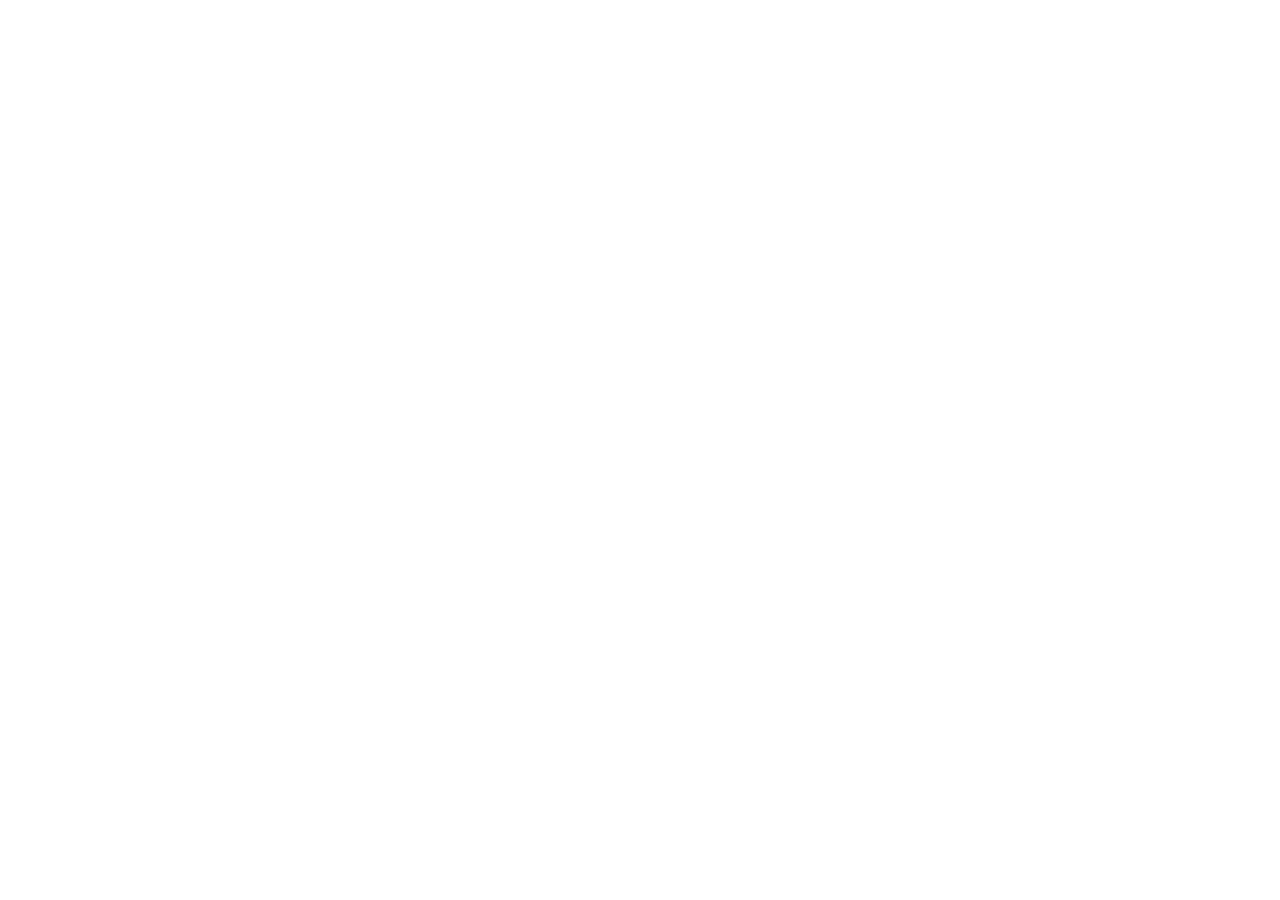
==== index.html @ 3eb3c688 "Initial clean commit" ====
<!doctype html>
<html lang="en">
  <head>
    <meta charset="UTF-8" />
    <meta name="viewport" content="width=device-width, initial-scale=1.0" />
    <title>Животинки - Детска Игра</title>
  </head>
  <body>
    <div id="root"></div>
    <script type="module" src="/src/main.tsx"></script>
  </body>
</html>
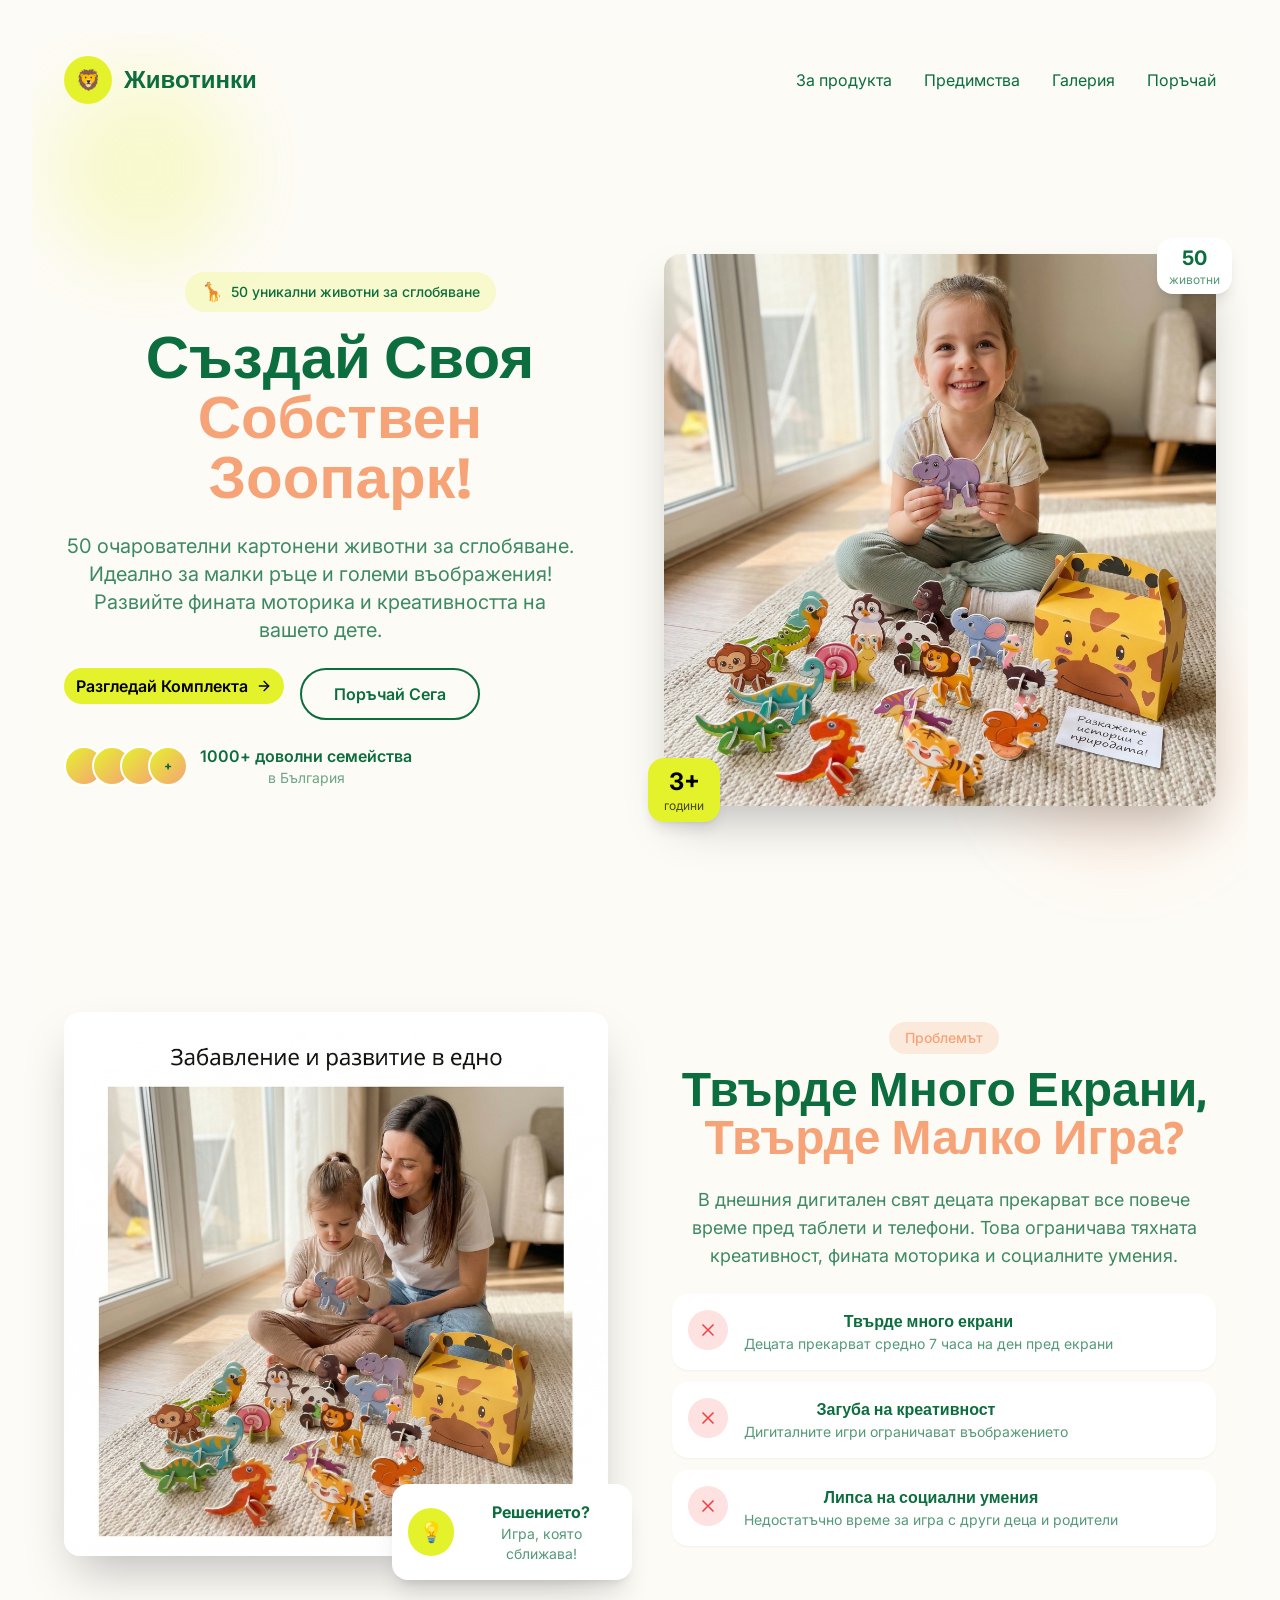
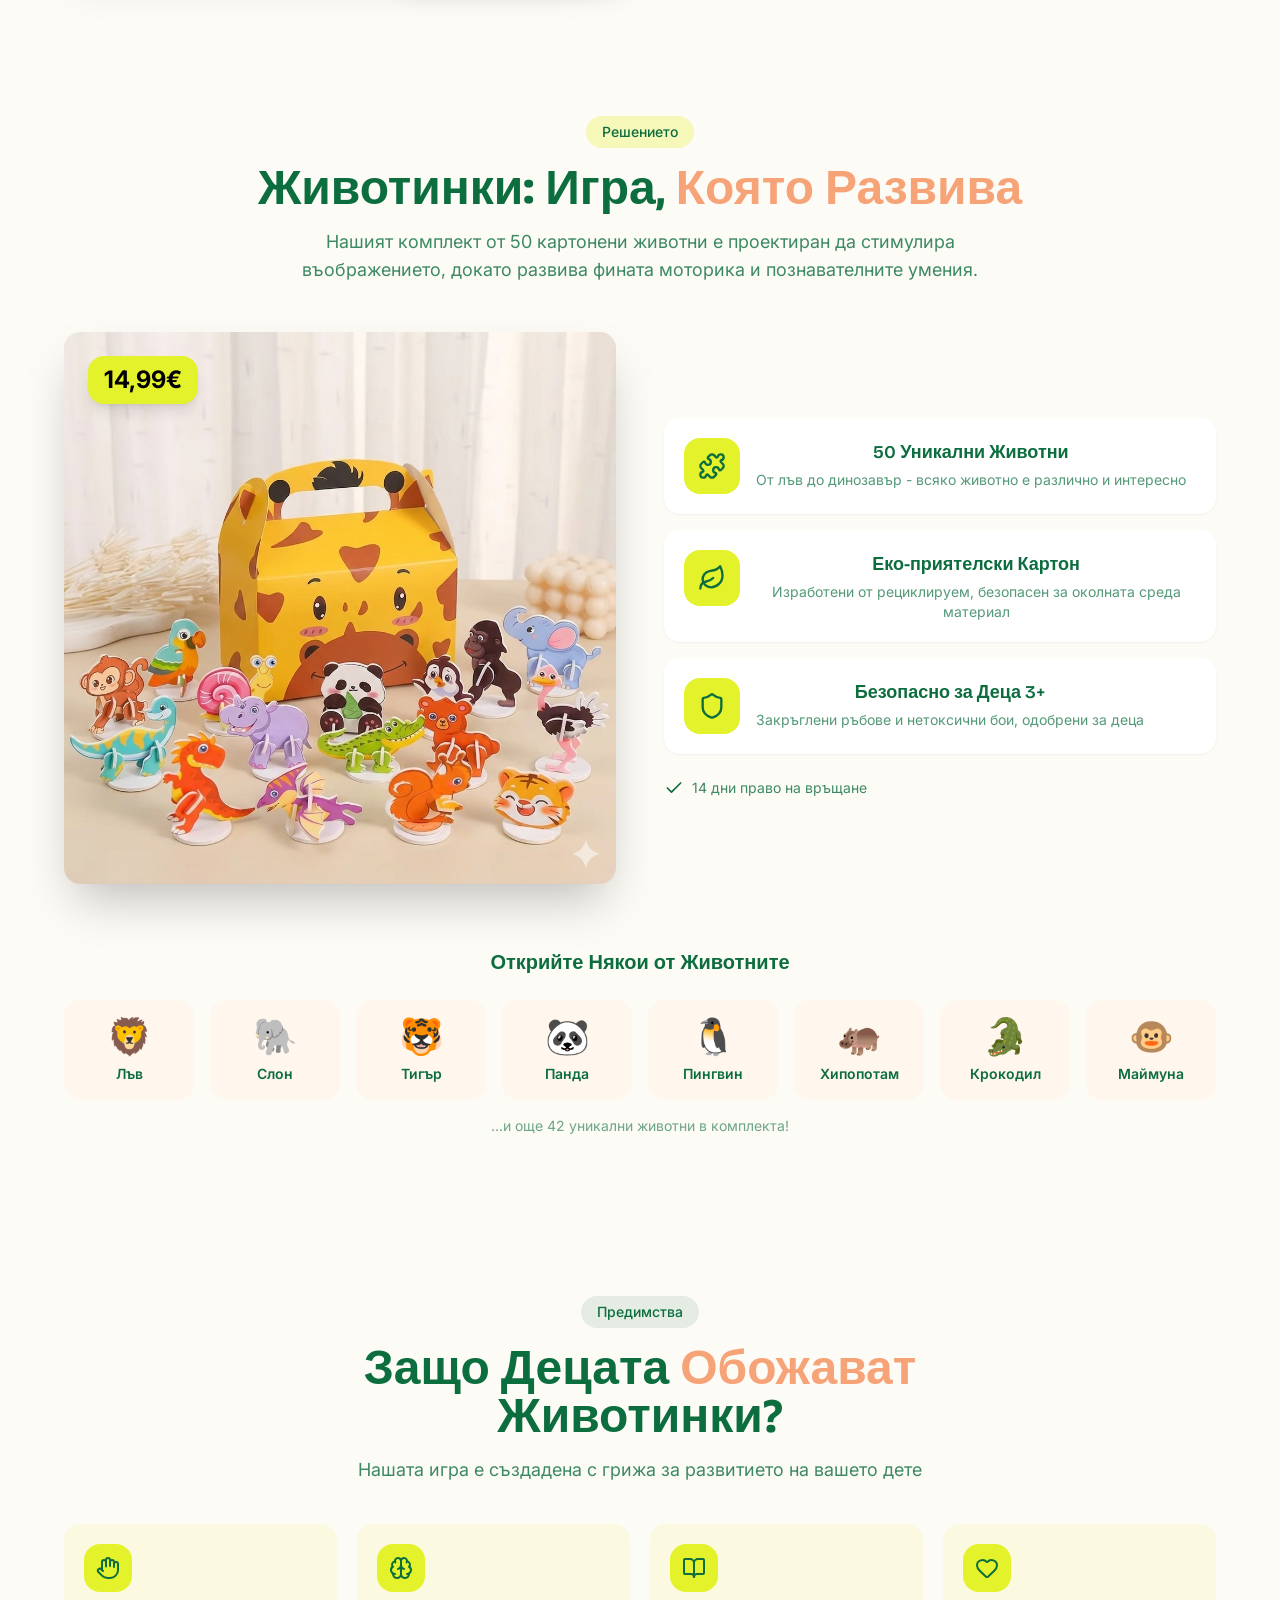
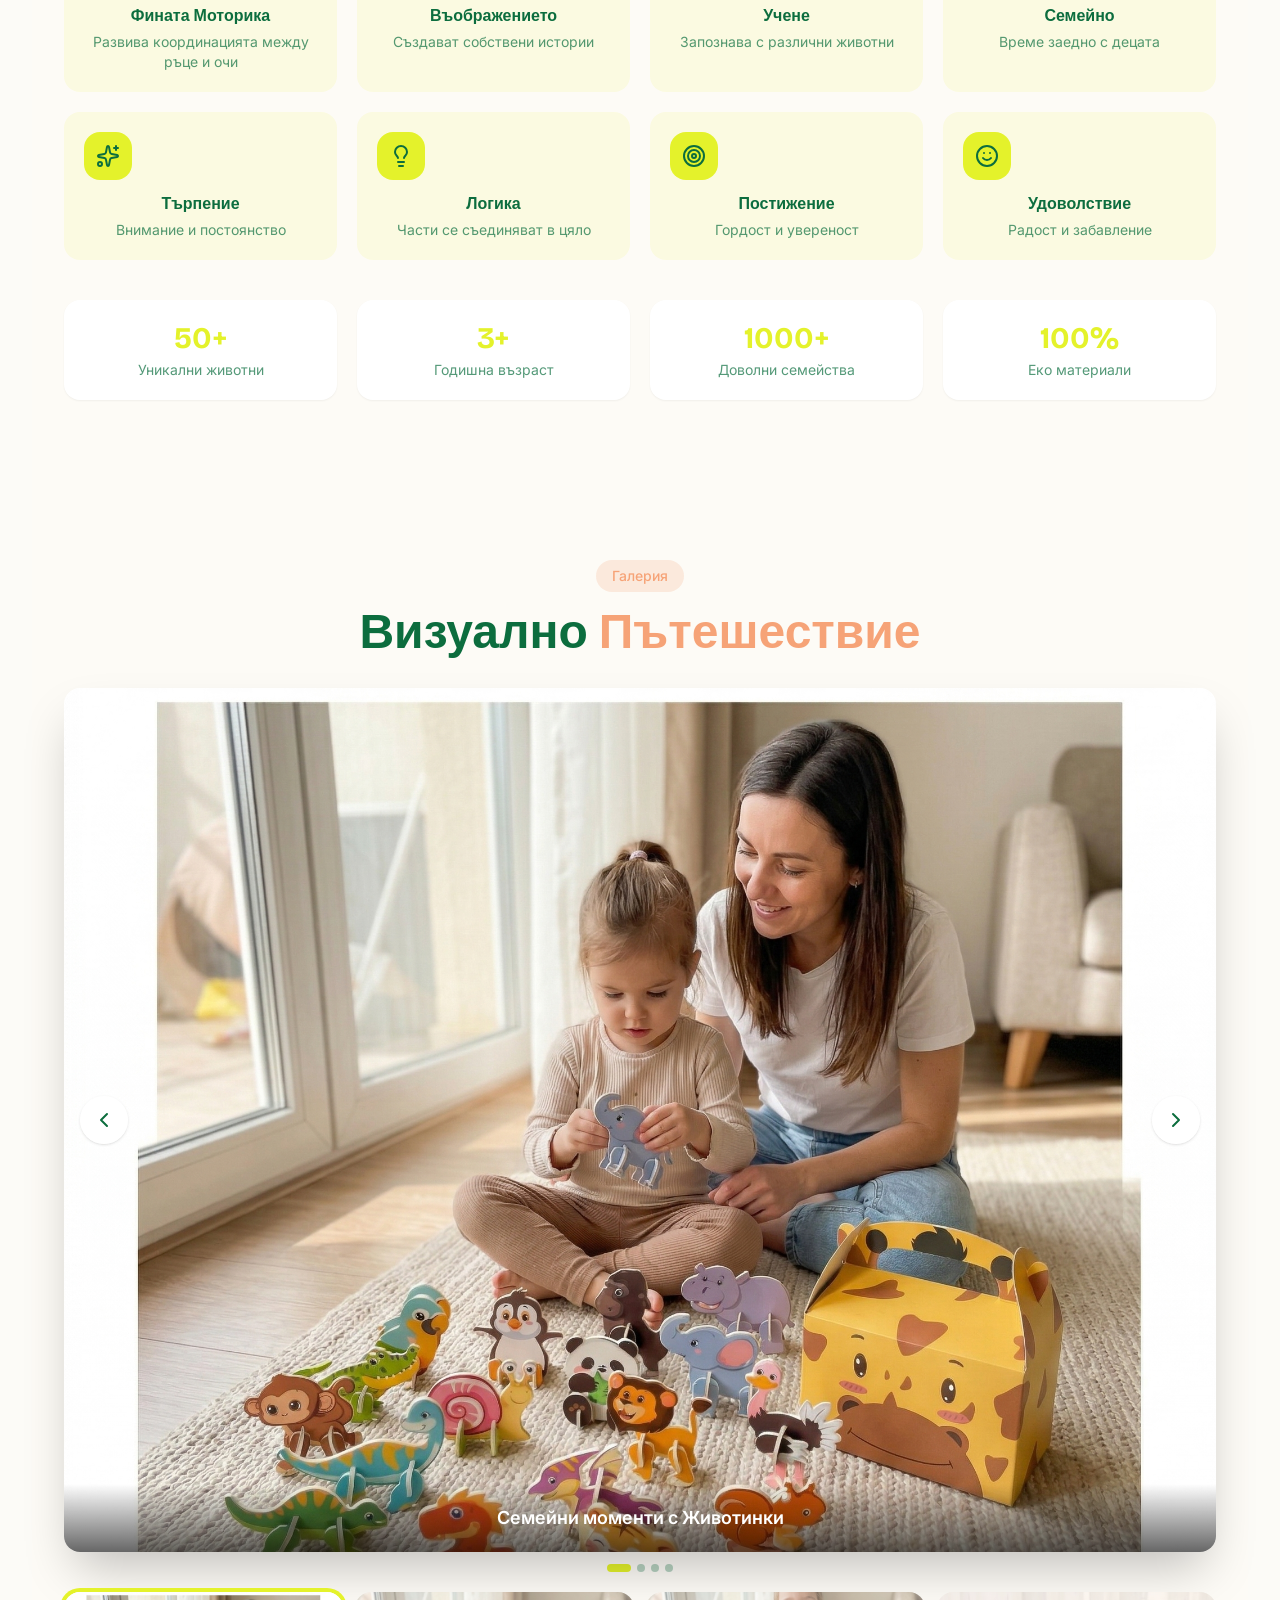
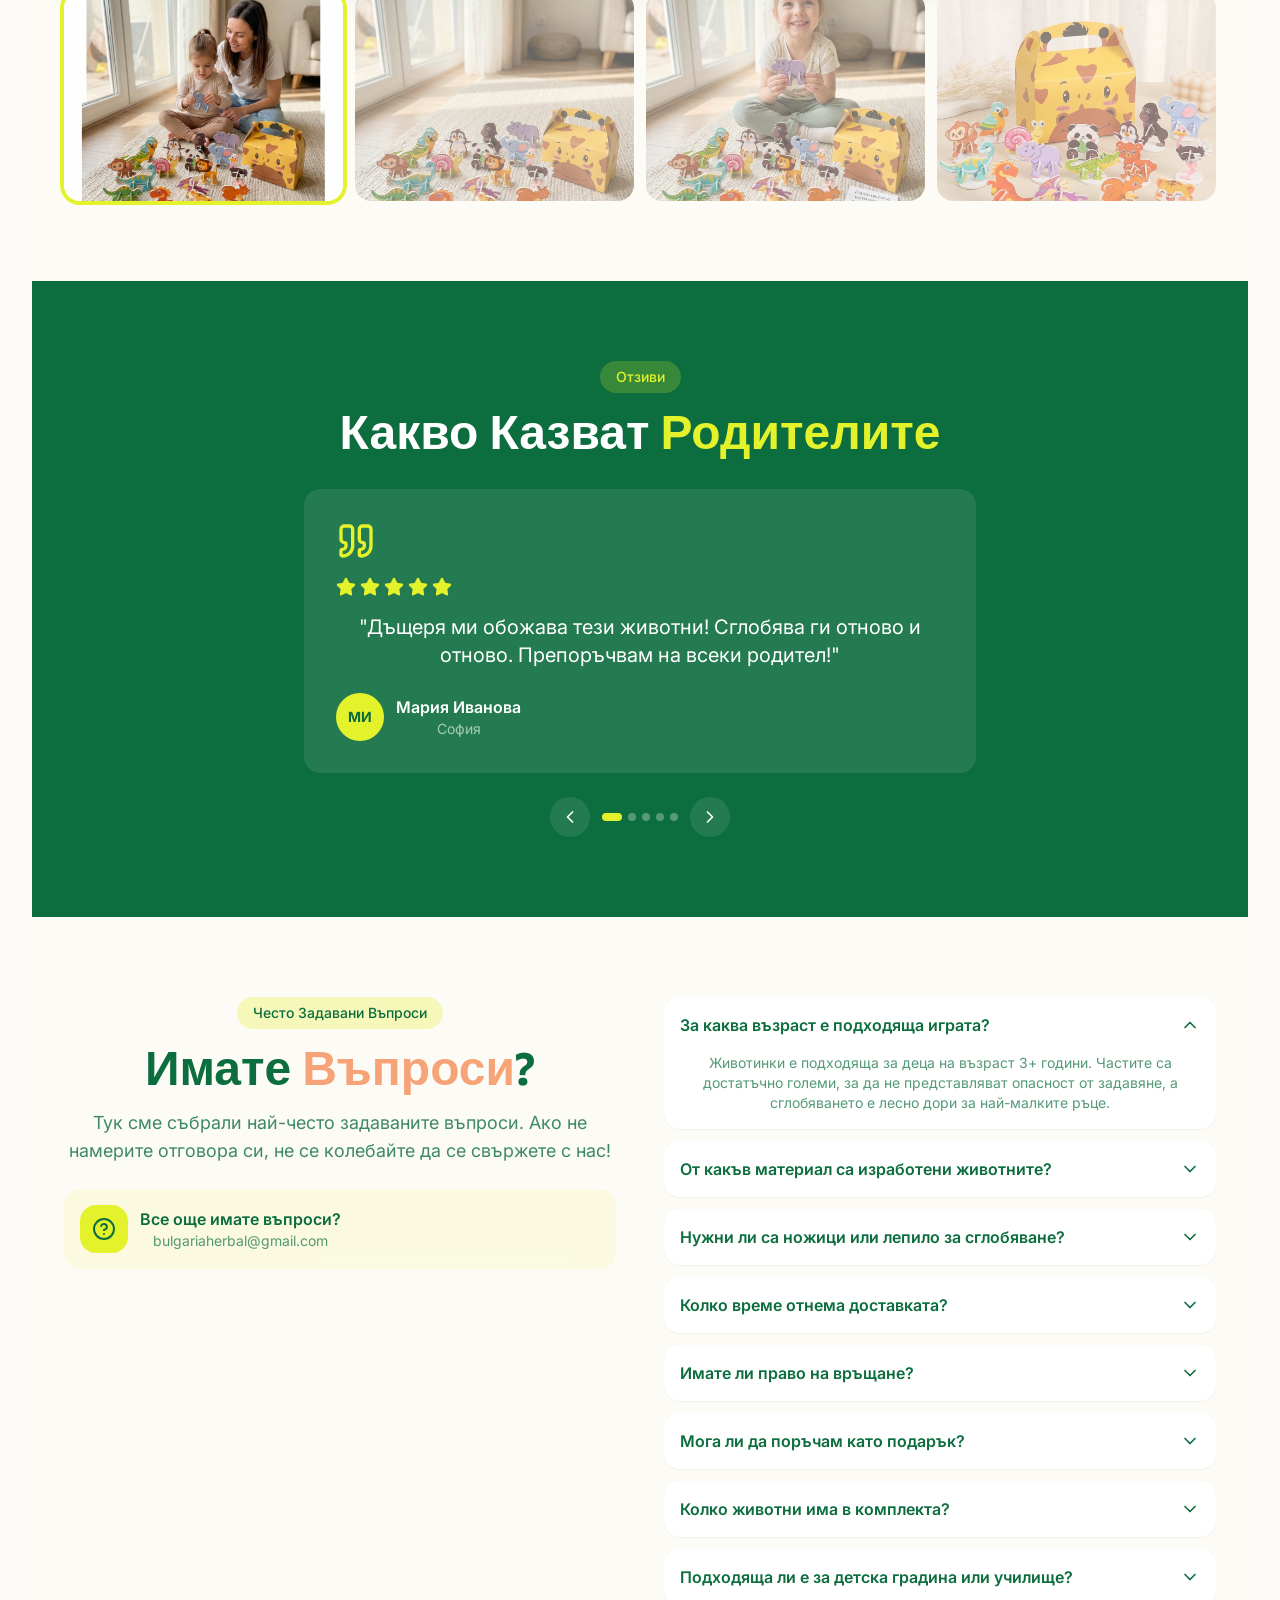
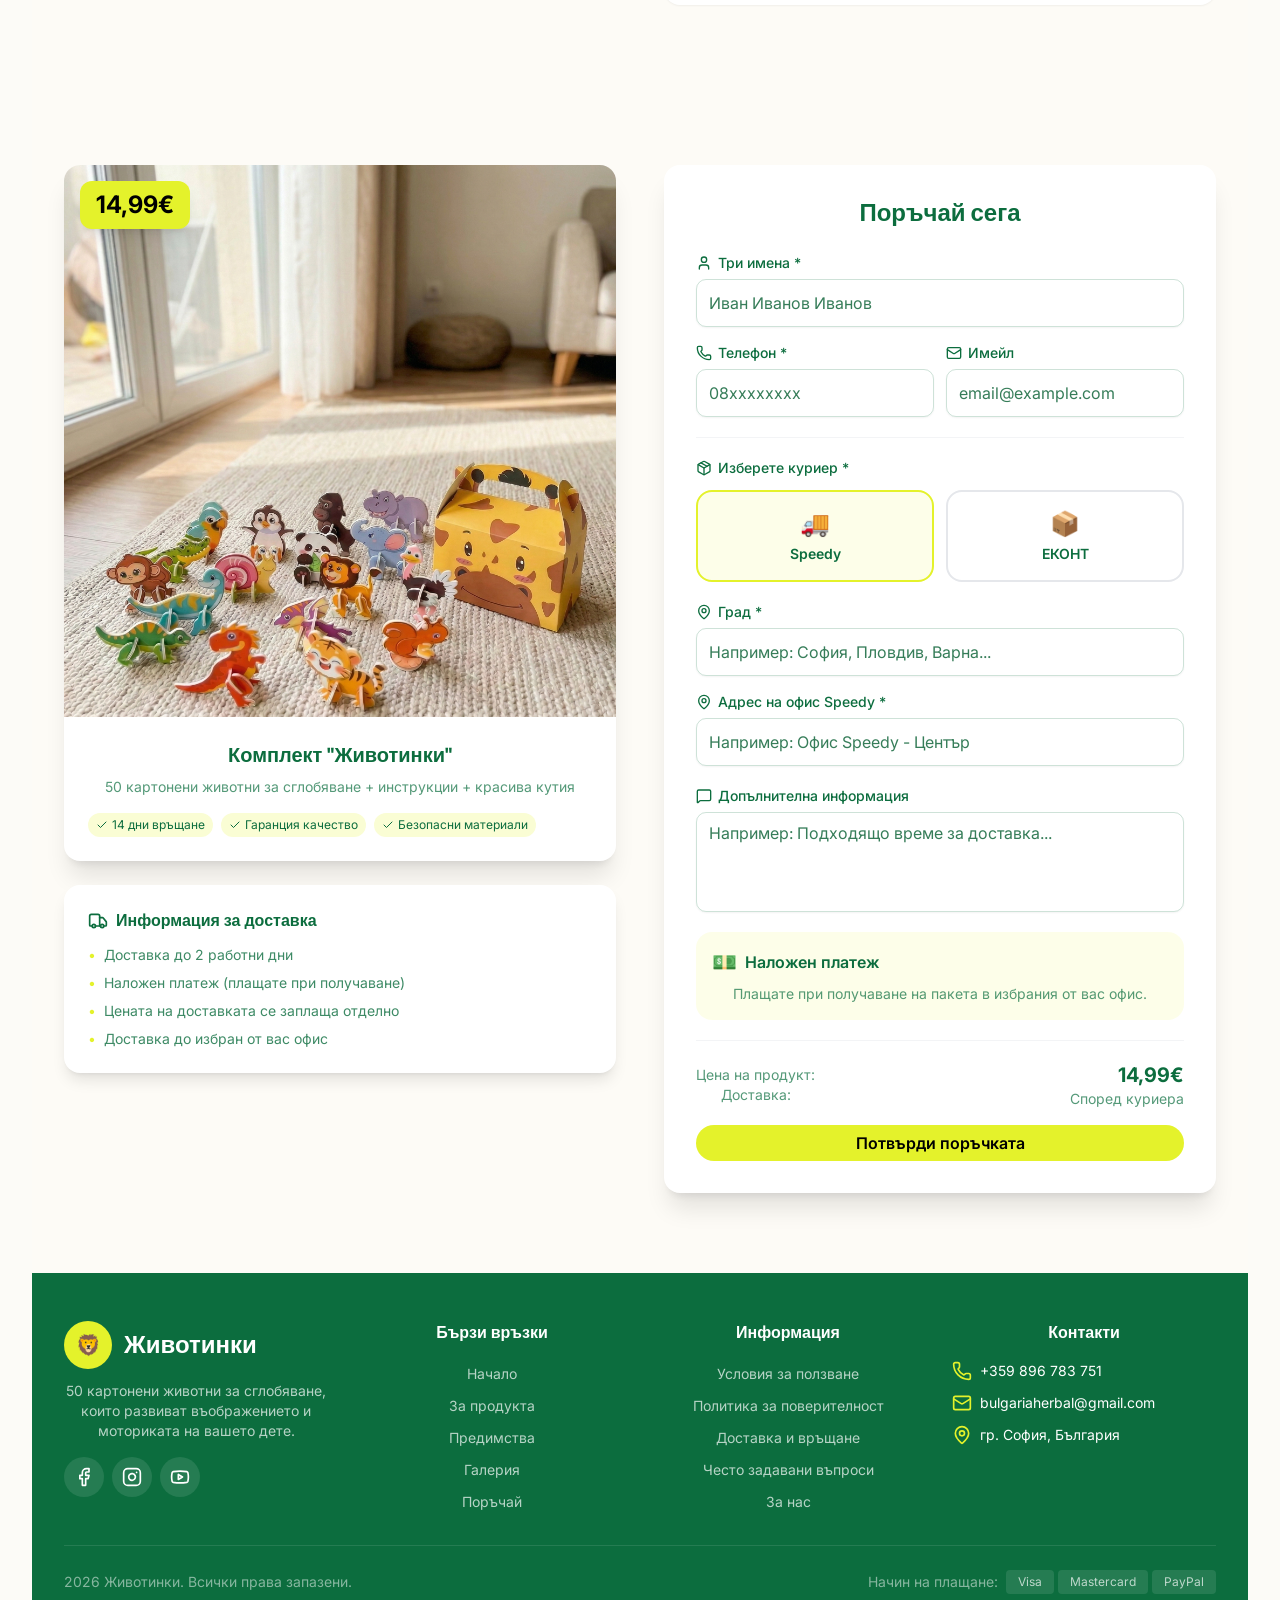
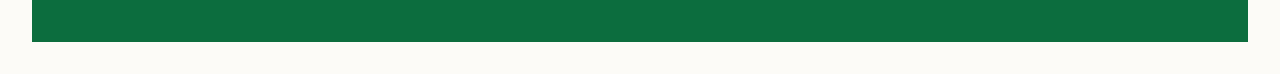
==== commit c4fe636b: "Updates" ====
--- a/index.html
+++ b/index.html
@@ -4,9 +4,31 @@
     <meta charset="UTF-8" />
     <meta name="viewport" content="width=device-width, initial-scale=1.0" />
     <title>Животинки - Детска Игра</title>
+
+<!-- Meta Pixel Code -->
+<script>
+!function(f,b,e,v,n,t,s)
+{if(f.fbq)return;n=f.fbq=function(){n.callMethod?
+n.callMethod.apply(n,arguments):n.queue.push(arguments)};
+if(!f._fbq)f._fbq=n;n.push=n;n.loaded=!0;n.version='2.0';
+n.queue=[];t=b.createElement(e);t.async=!0;
+t.src=v;s=b.getElementsByTagName(e)[0];
+s.parentNode.insertBefore(t,s)}(window, document,'script',
+'https://connect.facebook.net/en_US/fbevents.js');
+fbq('init', '1901636227383975');
+fbq('track', 'PageView');
+</script>
+<noscript><img height="1" width="1" style="display:none"
+src="https://www.facebook.com/tr?id=1901636227383975&ev=PageView&noscript=1"
+/></noscript>
+<!-- End Meta Pixel Code -->
+
+
+
+    <script type="module" crossorigin src="/assets/index-B3BdnlYj.js"></script>
+    <link rel="stylesheet" crossorigin href="/assets/index-rApcd2D3.css">
   </head>
   <body>
     <div id="root"></div>
-    <script type="module" src="/src/main.tsx"></script>
   </body>
 </html>
--- a/assets/index-rApcd2D3.css
+++ b/assets/index-rApcd2D3.css
@@ -0,0 +1 @@
+@import"https://fonts.googleapis.com/css2?family=Bricolage+Grotesque:opsz,wght@12..96,400;12..96,500;12..96,600;12..96,700&family=Inter:wght@400;500;600;700&display=swap";*,:before,:after{--tw-border-spacing-x: 0;--tw-border-spacing-y: 0;--tw-translate-x: 0;--tw-translate-y: 0;--tw-rotate: 0;--tw-skew-x: 0;--tw-skew-y: 0;--tw-scale-x: 1;--tw-scale-y: 1;--tw-pan-x: ;--tw-pan-y: ;--tw-pinch-zoom: ;--tw-scroll-snap-strictness: proximity;--tw-gradient-from-position: ;--tw-gradient-via-position: ;--tw-gradient-to-position: ;--tw-ordinal: ;--tw-slashed-zero: ;--tw-numeric-figure: ;--tw-numeric-spacing: ;--tw-numeric-fraction: ;--tw-ring-inset: ;--tw-ring-offset-width: 0px;--tw-ring-offset-color: #fff;--tw-ring-color: rgb(59 130 246 / .5);--tw-ring-offset-shadow: 0 0 #0000;--tw-ring-shadow: 0 0 #0000;--tw-shadow: 0 0 #0000;--tw-shadow-colored: 0 0 #0000;--tw-blur: ;--tw-brightness: ;--tw-contrast: ;--tw-grayscale: ;--tw-hue-rotate: ;--tw-invert: ;--tw-saturate: ;--tw-sepia: ;--tw-drop-shadow: ;--tw-backdrop-blur: ;--tw-backdrop-brightness: ;--tw-backdrop-contrast: ;--tw-backdrop-grayscale: ;--tw-backdrop-hue-rotate: ;--tw-backdrop-invert: ;--tw-backdrop-opacity: ;--tw-backdrop-saturate: ;--tw-backdrop-sepia: ;--tw-contain-size: ;--tw-contain-layout: ;--tw-contain-paint: ;--tw-contain-style: }::backdrop{--tw-border-spacing-x: 0;--tw-border-spacing-y: 0;--tw-translate-x: 0;--tw-translate-y: 0;--tw-rotate: 0;--tw-skew-x: 0;--tw-skew-y: 0;--tw-scale-x: 1;--tw-scale-y: 1;--tw-pan-x: ;--tw-pan-y: ;--tw-pinch-zoom: ;--tw-scroll-snap-strictness: proximity;--tw-gradient-from-position: ;--tw-gradient-via-position: ;--tw-gradient-to-position: ;--tw-ordinal: ;--tw-slashed-zero: ;--tw-numeric-figure: ;--tw-numeric-spacing: ;--tw-numeric-fraction: ;--tw-ring-inset: ;--tw-ring-offset-width: 0px;--tw-ring-offset-color: #fff;--tw-ring-color: rgb(59 130 246 / .5);--tw-ring-offset-shadow: 0 0 #0000;--tw-ring-shadow: 0 0 #0000;--tw-shadow: 0 0 #0000;--tw-shadow-colored: 0 0 #0000;--tw-blur: ;--tw-brightness: ;--tw-contrast: ;--tw-grayscale: ;--tw-hue-rotate: ;--tw-invert: ;--tw-saturate: ;--tw-sepia: ;--tw-drop-shadow: ;--tw-backdrop-blur: ;--tw-backdrop-brightness: ;--tw-backdrop-contrast: ;--tw-backdrop-grayscale: ;--tw-backdrop-hue-rotate: ;--tw-backdrop-invert: ;--tw-backdrop-opacity: ;--tw-backdrop-saturate: ;--tw-backdrop-sepia: ;--tw-contain-size: ;--tw-contain-layout: ;--tw-contain-paint: ;--tw-contain-style: }*,:before,:after{box-sizing:border-box;border-width:0;border-style:solid;border-color:#e5e7eb}:before,:after{--tw-content: ""}html,:host{line-height:1.5;-webkit-text-size-adjust:100%;-moz-tab-size:4;-o-tab-size:4;tab-size:4;font-family:ui-sans-serif,system-ui,sans-serif,"Apple Color Emoji","Segoe UI Emoji",Segoe UI Symbol,"Noto Color Emoji";font-feature-settings:normal;font-variation-settings:normal;-webkit-tap-highlight-color:transparent}body{margin:0;line-height:inherit}hr{height:0;color:inherit;border-top-width:1px}abbr:where([title]){-webkit-text-decoration:underline dotted;text-decoration:underline dotted}h1,h2,h3,h4,h5,h6{font-size:inherit;font-weight:inherit}a{color:inherit;text-decoration:inherit}b,strong{font-weight:bolder}code,kbd,samp,pre{font-family:ui-monospace,SFMono-Regular,Menlo,Monaco,Consolas,Liberation Mono,Courier New,monospace;font-feature-settings:normal;font-variation-settings:normal;font-size:1em}small{font-size:80%}sub,sup{font-size:75%;line-height:0;position:relative;vertical-align:baseline}sub{bottom:-.25em}sup{top:-.5em}table{text-indent:0;border-color:inherit;border-collapse:collapse}button,input,optgroup,select,textarea{font-family:inherit;font-feature-settings:inherit;font-variation-settings:inherit;font-size:100%;font-weight:inherit;line-height:inherit;letter-spacing:inherit;color:inherit;margin:0;padding:0}button,select{text-transform:none}button,input:where([type=button]),input:where([type=reset]),input:where([type=submit]){-webkit-appearance:button;background-color:transparent;background-image:none}:-moz-focusring{outline:auto}:-moz-ui-invalid{box-shadow:none}progress{vertical-align:baseline}::-webkit-inner-spin-button,::-webkit-outer-spin-button{height:auto}[type=search]{-webkit-appearance:textfield;outline-offset:-2px}::-webkit-search-decoration{-webkit-appearance:none}::-webkit-file-upload-button{-webkit-appearance:button;font:inherit}summary{display:list-item}blockquote,dl,dd,h1,h2,h3,h4,h5,h6,hr,figure,p,pre{margin:0}fieldset{margin:0;padding:0}legend{padding:0}ol,ul,menu{list-style:none;margin:0;padding:0}dialog{padding:0}textarea{resize:vertical}input::-moz-placeholder,textarea::-moz-placeholder{opacity:1;color:#9ca3af}input::placeholder,textarea::placeholder{opacity:1;color:#9ca3af}button,[role=button]{cursor:pointer}:disabled{cursor:default}img,svg,video,canvas,audio,iframe,embed,object{display:block;vertical-align:middle}img,video{max-width:100%;height:auto}[hidden]:where(:not([hidden=until-found])){display:none}:root{--background: 48 50% 98%;--foreground: 150 80% 22%;--card: 48 50% 98%;--card-foreground: 150 80% 22%;--popover: 48 50% 98%;--popover-foreground: 150 80% 22%;--primary: 68 87% 55%;--primary-foreground: 0 0% 0%;--secondary: 24 85% 71%;--secondary-foreground: 0 0% 0%;--muted: 48 30% 92%;--muted-foreground: 150 40% 35%;--accent: 68 87% 55%;--accent-foreground: 0 0% 0%;--destructive: 0 84.2% 60.2%;--destructive-foreground: 0 0% 98%;--border: 48 30% 85%;--input: 48 30% 85%;--ring: 68 87% 55%;--radius: .75rem}*{border-color:hsl(var(--border));box-sizing:border-box}html{scroll-behavior:smooth;overflow-x:hidden;width:100%}body{background-color:hsl(var(--background));font-family:ui-sans-serif,system-ui,sans-serif,"Apple Color Emoji","Segoe UI Emoji",Segoe UI Symbol,"Noto Color Emoji";color:hsl(var(--foreground));-webkit-font-smoothing:antialiased;-moz-osx-font-smoothing:grayscale;font-family:Inter,sans-serif;overflow-x:hidden;width:100%;min-height:100vh}h1,h2,h3,h4,h5,h6{font-family:Bricolage Grotesque,sans-serif;word-wrap:break-word;overflow-wrap:break-word}p,span,a,li{word-wrap:break-word;overflow-wrap:break-word}.sr-only{position:absolute;width:1px;height:1px;padding:0;margin:-1px;overflow:hidden;clip:rect(0,0,0,0);white-space:nowrap;border-width:0}.pointer-events-none{pointer-events:none}.visible{visibility:visible}.invisible{visibility:hidden}.fixed{position:fixed}.absolute{position:absolute}.relative{position:relative}.inset-0{inset:0}.inset-x-0{left:0;right:0}.inset-y-0{top:0;bottom:0}.-bottom-12{bottom:-3rem}.-bottom-2{bottom:-.5rem}.-bottom-3{bottom:-.75rem}.-left-12{left:-3rem}.-left-2{left:-.5rem}.-right-12{right:-3rem}.-right-2{right:-.5rem}.-right-3{right:-.75rem}.-top-12{top:-3rem}.-top-2{top:-.5rem}.bottom-0{bottom:0}.bottom-20{bottom:5rem}.left-0{left:0}.left-1\/2{left:50%}.left-2{left:.5rem}.left-3{left:.75rem}.left-4{left:1rem}.left-\[50\%\]{left:50%}.right-0{right:0}.right-1{right:.25rem}.right-2{right:.5rem}.right-3{right:.75rem}.right-4{right:1rem}.top-0{top:0}.top-1\.5{top:.375rem}.top-1\/2{top:50%}.top-10{top:2.5rem}.top-3{top:.75rem}.top-3\.5{top:.875rem}.top-4{top:1rem}.top-\[1px\]{top:1px}.top-\[50\%\]{top:50%}.top-\[60\%\]{top:60%}.top-full{top:100%}.isolate{isolation:isolate}.z-10{z-index:10}.z-20{z-index:20}.z-50{z-index:50}.z-\[1\]{z-index:1}.z-\[999\]{z-index:999}.order-1{order:1}.order-2{order:2}.order-first{order:-9999}.order-last{order:9999}.col-span-2{grid-column:span 2 / span 2}.col-start-2{grid-column-start:2}.row-span-2{grid-row:span 2 / span 2}.row-start-1{grid-row-start:1}.\!m-0{margin:0!important}.-mx-1{margin-left:-.25rem;margin-right:-.25rem}.-my-2{margin-top:-.5rem;margin-bottom:-.5rem}.mx-2{margin-left:.5rem;margin-right:.5rem}.mx-3\.5{margin-left:.875rem;margin-right:.875rem}.mx-auto{margin-left:auto;margin-right:auto}.my-0{margin-top:0;margin-bottom:0}.my-0\.5{margin-top:.125rem;margin-bottom:.125rem}.my-1{margin-top:.25rem;margin-bottom:.25rem}.-ml-4{margin-left:-1rem}.-mt-4{margin-top:-1rem}.mb-0\.5{margin-bottom:.125rem}.mb-1{margin-bottom:.25rem}.mb-10{margin-bottom:2.5rem}.mb-2{margin-bottom:.5rem}.mb-3{margin-bottom:.75rem}.mb-4{margin-bottom:1rem}.mb-6{margin-bottom:1.5rem}.mb-8{margin-bottom:2rem}.ml-1{margin-left:.25rem}.ml-4{margin-left:1rem}.ml-auto{margin-left:auto}.mt-1\.5{margin-top:.375rem}.mt-2{margin-top:.5rem}.mt-3{margin-top:.75rem}.mt-4{margin-top:1rem}.mt-auto{margin-top:auto}.line-clamp-1{overflow:hidden;display:-webkit-box;-webkit-box-orient:vertical;-webkit-line-clamp:1}.line-clamp-2{overflow:hidden;display:-webkit-box;-webkit-box-orient:vertical;-webkit-line-clamp:2}.block{display:block}.inline-block{display:inline-block}.flex{display:flex}.inline-flex{display:inline-flex}.table{display:table}.table-caption{display:table-caption}.table-cell{display:table-cell}.table-row{display:table-row}.grid{display:grid}.hidden{display:none}.aspect-\[4\/3\]{aspect-ratio:4/3}.aspect-square{aspect-ratio:1 / 1}.aspect-video{aspect-ratio:16 / 9}.size-10{width:2.5rem;height:2.5rem}.size-2{width:.5rem;height:.5rem}.size-2\.5{width:.625rem;height:.625rem}.size-3{width:.75rem;height:.75rem}.size-3\.5{width:.875rem;height:.875rem}.size-4{width:1rem;height:1rem}.size-6{width:1.5rem;height:1.5rem}.size-7{width:1.75rem;height:1.75rem}.size-8{width:2rem;height:2rem}.size-9{width:2.25rem;height:2.25rem}.size-auto{width:auto;height:auto}.size-full{width:100%;height:100%}.h-1\.5{height:.375rem}.h-10{height:2.5rem}.h-12{height:3rem}.h-2{height:.5rem}.h-2\.5{height:.625rem}.h-20{height:5rem}.h-24{height:6rem}.h-3{height:.75rem}.h-3\.5{height:.875rem}.h-32{height:8rem}.h-4{height:1rem}.h-5{height:1.25rem}.h-6{height:1.5rem}.h-7{height:1.75rem}.h-8{height:2rem}.h-9{height:2.25rem}.h-\[1\.15rem\]{height:1.15rem}.h-\[calc\(100\%-1px\)\]{height:calc(100% - 1px)}.h-\[var\(--radix-navigation-menu-viewport-height\)\]{height:var(--radix-navigation-menu-viewport-height)}.h-\[var\(--radix-select-trigger-height\)\]{height:var(--radix-select-trigger-height)}.h-auto{height:auto}.h-full{height:100%}.h-px{height:1px}.h-svh{height:100svh}.max-h-0{max-height:0px}.max-h-32{max-height:8rem}.max-h-\[300px\]{max-height:300px}.min-h-0{min-height:0px}.min-h-16{min-height:4rem}.min-h-4{min-height:1rem}.min-h-\[80px\]{min-height:80px}.min-h-screen{min-height:100vh}.min-h-svh{min-height:100svh}.w-0{width:0px}.w-1{width:.25rem}.w-1\.5{width:.375rem}.w-10{width:2.5rem}.w-2{width:.5rem}.w-2\.5{width:.625rem}.w-20{width:5rem}.w-24{width:6rem}.w-3{width:.75rem}.w-3\.5{width:.875rem}.w-3\/4{width:75%}.w-32{width:8rem}.w-4{width:1rem}.w-5{width:1.25rem}.w-6{width:1.5rem}.w-64{width:16rem}.w-7{width:1.75rem}.w-72{width:18rem}.w-8{width:2rem}.w-9{width:2.25rem}.w-\[100px\]{width:100px}.w-auto{width:auto}.w-fit{width:-moz-fit-content;width:fit-content}.w-full{width:100%}.w-max{width:-moz-max-content;width:max-content}.w-px{width:1px}.min-w-0{min-width:0px}.min-w-10{min-width:2.5rem}.min-w-5{min-width:1.25rem}.min-w-8{min-width:2rem}.min-w-9{min-width:2.25rem}.min-w-\[12rem\]{min-width:12rem}.min-w-\[8rem\]{min-width:8rem}.min-w-\[var\(--radix-select-trigger-width\)\]{min-width:var(--radix-select-trigger-width)}.max-w-2xl{max-width:42rem}.max-w-3xl{max-width:48rem}.max-w-7xl{max-width:80rem}.max-w-\[180px\]{max-width:180px}.max-w-\[calc\(100\%-2rem\)\]{max-width:calc(100% - 2rem)}.max-w-lg{max-width:32rem}.max-w-max{max-width:-moz-max-content;max-width:max-content}.max-w-md{max-width:28rem}.max-w-sm{max-width:24rem}.flex-1{flex:1 1 0%}.flex-shrink-0,.shrink-0{flex-shrink:0}.grow{flex-grow:1}.grow-0{flex-grow:0}.basis-full{flex-basis:100%}.caption-bottom{caption-side:bottom}.border-collapse{border-collapse:collapse}.-translate-x-1\/2{--tw-translate-x: -50%;transform:translate(var(--tw-translate-x),var(--tw-translate-y)) rotate(var(--tw-rotate)) skew(var(--tw-skew-x)) skewY(var(--tw-skew-y)) scaleX(var(--tw-scale-x)) scaleY(var(--tw-scale-y))}.-translate-x-px{--tw-translate-x: -1px;transform:translate(var(--tw-translate-x),var(--tw-translate-y)) rotate(var(--tw-rotate)) skew(var(--tw-skew-x)) skewY(var(--tw-skew-y)) scaleX(var(--tw-scale-x)) scaleY(var(--tw-scale-y))}.-translate-y-1\/2{--tw-translate-y: -50%;transform:translate(var(--tw-translate-x),var(--tw-translate-y)) rotate(var(--tw-rotate)) skew(var(--tw-skew-x)) skewY(var(--tw-skew-y)) scaleX(var(--tw-scale-x)) scaleY(var(--tw-scale-y))}.translate-x-\[-50\%\]{--tw-translate-x: -50%;transform:translate(var(--tw-translate-x),var(--tw-translate-y)) rotate(var(--tw-rotate)) skew(var(--tw-skew-x)) skewY(var(--tw-skew-y)) scaleX(var(--tw-scale-x)) scaleY(var(--tw-scale-y))}.translate-x-px{--tw-translate-x: 1px;transform:translate(var(--tw-translate-x),var(--tw-translate-y)) rotate(var(--tw-rotate)) skew(var(--tw-skew-x)) skewY(var(--tw-skew-y)) scaleX(var(--tw-scale-x)) scaleY(var(--tw-scale-y))}.translate-y-0\.5{--tw-translate-y: .125rem;transform:translate(var(--tw-translate-x),var(--tw-translate-y)) rotate(var(--tw-rotate)) skew(var(--tw-skew-x)) skewY(var(--tw-skew-y)) scaleX(var(--tw-scale-x)) scaleY(var(--tw-scale-y))}.translate-y-\[-50\%\]{--tw-translate-y: -50%;transform:translate(var(--tw-translate-x),var(--tw-translate-y)) rotate(var(--tw-rotate)) skew(var(--tw-skew-x)) skewY(var(--tw-skew-y)) scaleX(var(--tw-scale-x)) scaleY(var(--tw-scale-y))}.translate-y-\[calc\(-50\%_-_2px\)\]{--tw-translate-y: calc(-50% - 2px) ;transform:translate(var(--tw-translate-x),var(--tw-translate-y)) rotate(var(--tw-rotate)) skew(var(--tw-skew-x)) skewY(var(--tw-skew-y)) scaleX(var(--tw-scale-x)) scaleY(var(--tw-scale-y))}.rotate-180{--tw-rotate: 180deg;transform:translate(var(--tw-translate-x),var(--tw-translate-y)) rotate(var(--tw-rotate)) skew(var(--tw-skew-x)) skewY(var(--tw-skew-y)) scaleX(var(--tw-scale-x)) scaleY(var(--tw-scale-y))}.rotate-45{--tw-rotate: 45deg;transform:translate(var(--tw-translate-x),var(--tw-translate-y)) rotate(var(--tw-rotate)) skew(var(--tw-skew-x)) skewY(var(--tw-skew-y)) scaleX(var(--tw-scale-x)) scaleY(var(--tw-scale-y))}.rotate-90{--tw-rotate: 90deg;transform:translate(var(--tw-translate-x),var(--tw-translate-y)) rotate(var(--tw-rotate)) skew(var(--tw-skew-x)) skewY(var(--tw-skew-y)) scaleX(var(--tw-scale-x)) scaleY(var(--tw-scale-y))}.transform{transform:translate(var(--tw-translate-x),var(--tw-translate-y)) rotate(var(--tw-rotate)) skew(var(--tw-skew-x)) skewY(var(--tw-skew-y)) scaleX(var(--tw-scale-x)) scaleY(var(--tw-scale-y))}@keyframes caret-blink{0%,70%,to{opacity:1}20%,50%{opacity:0}}.animate-caret-blink{animation:caret-blink 1.25s ease-out infinite}@keyframes pulse{50%{opacity:.5}}.animate-pulse{animation:pulse 2s cubic-bezier(.4,0,.6,1) infinite}@keyframes spin{to{transform:rotate(360deg)}}.animate-spin{animation:spin 1s linear infinite}.cursor-default{cursor:default}.cursor-text{cursor:text}.touch-none{touch-action:none}.select-none{-webkit-user-select:none;-moz-user-select:none;user-select:none}.resize-none{resize:none}.scroll-my-1{scroll-margin-top:.25rem;scroll-margin-bottom:.25rem}.scroll-py-1{scroll-padding-top:.25rem;scroll-padding-bottom:.25rem}.list-disc{list-style-type:disc}.list-none{list-style-type:none}.auto-rows-min{grid-auto-rows:min-content}.grid-cols-2{grid-template-columns:repeat(2,minmax(0,1fr))}.grid-cols-4{grid-template-columns:repeat(4,minmax(0,1fr))}.grid-cols-\[0_1fr\]{grid-template-columns:0 1fr}.grid-rows-\[auto_auto\]{grid-template-rows:auto auto}.flex-row{flex-direction:row}.flex-col{flex-direction:column}.flex-col-reverse{flex-direction:column-reverse}.flex-wrap{flex-wrap:wrap}.place-content-center{place-content:center}.items-start{align-items:flex-start}.items-end{align-items:flex-end}.items-center{align-items:center}.items-stretch{align-items:stretch}.justify-start{justify-content:flex-start}.justify-center{justify-content:center}.justify-between{justify-content:space-between}.justify-items-start{justify-items:start}.gap-0\.5{gap:.125rem}.gap-1{gap:.25rem}.gap-1\.5{gap:.375rem}.gap-2{gap:.5rem}.gap-2\.5{gap:.625rem}.gap-3{gap:.75rem}.gap-4{gap:1rem}.gap-5{gap:1.25rem}.gap-6{gap:1.5rem}.gap-7{gap:1.75rem}.gap-\[--spacing\(var\(--gap\)\)\]{gap:var(--spacing(var(--gap)))}.gap-y-0\.5{row-gap:.125rem}.-space-x-2>:not([hidden])~:not([hidden]){--tw-space-x-reverse: 0;margin-right:calc(-.5rem * var(--tw-space-x-reverse));margin-left:calc(-.5rem * calc(1 - var(--tw-space-x-reverse)))}.space-y-1\.5>:not([hidden])~:not([hidden]){--tw-space-y-reverse: 0;margin-top:calc(.375rem * calc(1 - var(--tw-space-y-reverse)));margin-bottom:calc(.375rem * var(--tw-space-y-reverse))}.space-y-2>:not([hidden])~:not([hidden]){--tw-space-y-reverse: 0;margin-top:calc(.5rem * calc(1 - var(--tw-space-y-reverse)));margin-bottom:calc(.5rem * var(--tw-space-y-reverse))}.space-y-3>:not([hidden])~:not([hidden]){--tw-space-y-reverse: 0;margin-top:calc(.75rem * calc(1 - var(--tw-space-y-reverse)));margin-bottom:calc(.75rem * var(--tw-space-y-reverse))}.space-y-4>:not([hidden])~:not([hidden]){--tw-space-y-reverse: 0;margin-top:calc(1rem * calc(1 - var(--tw-space-y-reverse)));margin-bottom:calc(1rem * var(--tw-space-y-reverse))}.self-start{align-self:flex-start}.self-stretch{align-self:stretch}.justify-self-end{justify-self:end}.overflow-auto{overflow:auto}.overflow-hidden{overflow:hidden}.overflow-x-auto{overflow-x:auto}.overflow-y-auto{overflow-y:auto}.overflow-x-hidden{overflow-x:hidden}.whitespace-nowrap{white-space:nowrap}.text-balance{text-wrap:balance}.break-words{overflow-wrap:break-word}.break-all{word-break:break-all}.rounded{border-radius:.25rem}.rounded-2xl{border-radius:1rem}.rounded-\[2px\]{border-radius:2px}.rounded-\[4px\]{border-radius:4px}.rounded-\[calc\(var\(--radius\)-5px\)\]{border-radius:calc(var(--radius) - 5px)}.rounded-\[inherit\]{border-radius:inherit}.rounded-full{border-radius:9999px}.rounded-lg{border-radius:var(--radius)}.rounded-md{border-radius:calc(var(--radius) - 2px)}.rounded-none{border-radius:0}.rounded-sm{border-radius:calc(var(--radius) - 4px)}.rounded-xl{border-radius:calc(var(--radius) + 4px)}.rounded-xs{border-radius:calc(var(--radius) - 6px)}.rounded-l-md{border-top-left-radius:calc(var(--radius) - 2px);border-bottom-left-radius:calc(var(--radius) - 2px)}.rounded-r-md{border-top-right-radius:calc(var(--radius) - 2px);border-bottom-right-radius:calc(var(--radius) - 2px)}.rounded-tl-sm{border-top-left-radius:calc(var(--radius) - 4px)}.border{border-width:1px}.border-0{border-width:0px}.border-2{border-width:2px}.border-\[1\.5px\]{border-width:1.5px}.border-y{border-top-width:1px;border-bottom-width:1px}.border-b{border-bottom-width:1px}.border-l{border-left-width:1px}.border-r{border-right-width:1px}.border-t{border-top-width:1px}.border-dashed{border-style:dashed}.border-\[\#0C6D3E\]{--tw-border-opacity: 1;border-color:rgb(12 109 62 / var(--tw-border-opacity, 1))}.border-\[\#0C6D3E\]\/20{border-color:#0c6d3e33}.border-\[\#E4F22B\]{--tw-border-opacity: 1;border-color:rgb(228 242 43 / var(--tw-border-opacity, 1))}.border-border{border-color:hsl(var(--border))}.border-border\/50{border-color:hsl(var(--border) / .5)}.border-gray-100{--tw-border-opacity: 1;border-color:rgb(243 244 246 / var(--tw-border-opacity, 1))}.border-gray-200{--tw-border-opacity: 1;border-color:rgb(229 231 235 / var(--tw-border-opacity, 1))}.border-input{border-color:hsl(var(--input))}.border-primary{border-color:hsl(var(--primary))}.border-sidebar-border{border-color:hsl(var(--sidebar-border))}.border-transparent{border-color:transparent}.border-white{--tw-border-opacity: 1;border-color:rgb(255 255 255 / var(--tw-border-opacity, 1))}.border-white\/10{border-color:#ffffff1a}.border-l-transparent{border-left-color:transparent}.border-t-transparent{border-top-color:transparent}.bg-\[\#0C6D3E\]{--tw-bg-opacity: 1;background-color:rgb(12 109 62 / var(--tw-bg-opacity, 1))}.bg-\[\#0C6D3E\]\/10{background-color:#0c6d3e1a}.bg-\[\#0C6D3E\]\/30{background-color:#0c6d3e4d}.bg-\[\#E4F22B\]{--tw-bg-opacity: 1;background-color:rgb(228 242 43 / var(--tw-bg-opacity, 1))}.bg-\[\#E4F22B\]\/10{background-color:#e4f22b1a}.bg-\[\#E4F22B\]\/20{background-color:#e4f22b33}.bg-\[\#E4F22B\]\/30{background-color:#e4f22b4d}.bg-\[\#F6A377\]{--tw-bg-opacity: 1;background-color:rgb(246 163 119 / var(--tw-bg-opacity, 1))}.bg-\[\#F6A377\]\/20{background-color:#f6a37733}.bg-\[\#FDFBF6\]{--tw-bg-opacity: 1;background-color:rgb(253 251 246 / var(--tw-bg-opacity, 1))}.bg-accent{background-color:hsl(var(--accent))}.bg-background{background-color:hsl(var(--background))}.bg-black\/50{background-color:#00000080}.bg-black\/60{background-color:#0009}.bg-border{background-color:hsl(var(--border))}.bg-card{background-color:hsl(var(--card))}.bg-destructive{--tw-bg-opacity: 1;background-color:hsl(var(--destructive) / var(--tw-bg-opacity, 1))}.bg-foreground{background-color:hsl(var(--foreground))}.bg-input{background-color:hsl(var(--input))}.bg-muted{background-color:hsl(var(--muted))}.bg-muted\/50{background-color:hsl(var(--muted) / .5)}.bg-orange-50{--tw-bg-opacity: 1;background-color:rgb(255 247 237 / var(--tw-bg-opacity, 1))}.bg-popover{background-color:hsl(var(--popover))}.bg-primary{background-color:hsl(var(--primary))}.bg-primary\/20{background-color:hsl(var(--primary) / .2)}.bg-red-100{--tw-bg-opacity: 1;background-color:rgb(254 226 226 / var(--tw-bg-opacity, 1))}.bg-secondary{background-color:hsl(var(--secondary))}.bg-sidebar{background-color:hsl(var(--sidebar-background))}.bg-sidebar-border{background-color:hsl(var(--sidebar-border))}.bg-transparent{background-color:transparent}.bg-white{--tw-bg-opacity: 1;background-color:rgb(255 255 255 / var(--tw-bg-opacity, 1))}.bg-white\/10{background-color:#ffffff1a}.bg-white\/30{background-color:#ffffff4d}.bg-white\/90{background-color:#ffffffe6}.bg-gradient-to-br{background-image:linear-gradient(to bottom right,var(--tw-gradient-stops))}.bg-gradient-to-t{background-image:linear-gradient(to top,var(--tw-gradient-stops))}.from-\[\#E4F22B\]{--tw-gradient-from: #E4F22B var(--tw-gradient-from-position);--tw-gradient-to: rgb(228 242 43 / 0) var(--tw-gradient-to-position);--tw-gradient-stops: var(--tw-gradient-from), var(--tw-gradient-to)}.from-black\/60{--tw-gradient-from: rgb(0 0 0 / .6) var(--tw-gradient-from-position);--tw-gradient-to: rgb(0 0 0 / 0) var(--tw-gradient-to-position);--tw-gradient-stops: var(--tw-gradient-from), var(--tw-gradient-to)}.to-\[\#F6A377\]{--tw-gradient-to: #F6A377 var(--tw-gradient-to-position)}.to-transparent{--tw-gradient-to: transparent var(--tw-gradient-to-position)}.fill-\[\#E4F22B\]{fill:#e4f22b}.fill-current{fill:currentColor}.fill-foreground{fill:hsl(var(--foreground))}.fill-primary{fill:hsl(var(--primary))}.object-cover{-o-object-fit:cover;object-fit:cover}.p-0{padding:0}.p-1{padding:.25rem}.p-2{padding:.5rem}.p-2\.5{padding:.625rem}.p-3{padding:.75rem}.p-4{padding:1rem}.p-5{padding:1.25rem}.p-6{padding:1.5rem}.p-8{padding:2rem}.p-\[3px\]{padding:3px}.p-px{padding:1px}.px-0\.5{padding-left:.125rem;padding-right:.125rem}.px-1{padding-left:.25rem;padding-right:.25rem}.px-1\.5{padding-left:.375rem;padding-right:.375rem}.px-2{padding-left:.5rem;padding-right:.5rem}.px-2\.5{padding-left:.625rem;padding-right:.625rem}.px-3{padding-left:.75rem;padding-right:.75rem}.px-4{padding-left:1rem;padding-right:1rem}.px-6{padding-left:1.5rem;padding-right:1.5rem}.py-0\.5{padding-top:.125rem;padding-bottom:.125rem}.py-1{padding-top:.25rem;padding-bottom:.25rem}.py-1\.5{padding-top:.375rem;padding-bottom:.375rem}.py-2{padding-top:.5rem;padding-bottom:.5rem}.py-3{padding-top:.75rem;padding-bottom:.75rem}.py-4{padding-top:1rem;padding-bottom:1rem}.py-6{padding-top:1.5rem;padding-bottom:1.5rem}.py-8{padding-top:2rem;padding-bottom:2rem}.pb-3{padding-bottom:.75rem}.pb-4{padding-bottom:1rem}.pl-2{padding-left:.5rem}.pl-3{padding-left:.75rem}.pl-4{padding-left:1rem}.pl-8{padding-left:2rem}.pr-1{padding-right:.25rem}.pr-2{padding-right:.5rem}.pr-2\.5{padding-right:.625rem}.pr-3{padding-right:.75rem}.pr-8{padding-right:2rem}.pt-0{padding-top:0}.pt-16{padding-top:4rem}.pt-2{padding-top:.5rem}.pt-3{padding-top:.75rem}.pt-4{padding-top:1rem}.text-left{text-align:left}.text-center{text-align:center}.text-right{text-align:right}.align-middle{vertical-align:middle}.font-mono{font-family:ui-monospace,SFMono-Regular,Menlo,Monaco,Consolas,Liberation Mono,Courier New,monospace}.font-sans{font-family:ui-sans-serif,system-ui,sans-serif,"Apple Color Emoji","Segoe UI Emoji",Segoe UI Symbol,"Noto Color Emoji"}.text-2xl{font-size:1.5rem;line-height:2rem}.text-\[0\.8rem\]{font-size:.8rem}.text-\[1\.6rem\]{font-size:1.6rem}.text-\[10px\]{font-size:10px}.text-\[11px\]{font-size:11px}.text-base{font-size:1rem;line-height:1.5rem}.text-lg{font-size:1.125rem;line-height:1.75rem}.text-sm{font-size:.875rem;line-height:1.25rem}.text-sm\/relaxed{font-size:.875rem;line-height:1.625}.text-xl{font-size:1.25rem;line-height:1.75rem}.text-xs{font-size:.75rem;line-height:1rem}.font-bold{font-weight:700}.font-medium{font-weight:500}.font-normal{font-weight:400}.font-semibold{font-weight:600}.tabular-nums{--tw-numeric-spacing: tabular-nums;font-variant-numeric:var(--tw-ordinal) var(--tw-slashed-zero) var(--tw-numeric-figure) var(--tw-numeric-spacing) var(--tw-numeric-fraction)}.leading-none{line-height:1}.leading-normal{line-height:1.5}.leading-relaxed{line-height:1.625}.leading-snug{line-height:1.375}.leading-tight{line-height:1.25}.tracking-tight{letter-spacing:-.025em}.tracking-widest{letter-spacing:.1em}.text-\[\#0C6D3E\]{--tw-text-opacity: 1;color:rgb(12 109 62 / var(--tw-text-opacity, 1))}.text-\[\#0C6D3E\]\/60{color:#0c6d3e99}.text-\[\#0C6D3E\]\/70{color:#0c6d3eb3}.text-\[\#0C6D3E\]\/80{color:#0c6d3ecc}.text-\[\#E4F22B\]{--tw-text-opacity: 1;color:rgb(228 242 43 / var(--tw-text-opacity, 1))}.text-\[\#F6A377\]{--tw-text-opacity: 1;color:rgb(246 163 119 / var(--tw-text-opacity, 1))}.text-accent-foreground{color:hsl(var(--accent-foreground))}.text-background{color:hsl(var(--background))}.text-black{--tw-text-opacity: 1;color:rgb(0 0 0 / var(--tw-text-opacity, 1))}.text-black\/70{color:#000000b3}.text-card-foreground{color:hsl(var(--card-foreground))}.text-current{color:currentColor}.text-destructive{--tw-text-opacity: 1;color:hsl(var(--destructive) / var(--tw-text-opacity, 1))}.text-foreground{color:hsl(var(--foreground))}.text-muted-foreground{color:hsl(var(--muted-foreground))}.text-popover-foreground{color:hsl(var(--popover-foreground))}.text-primary{color:hsl(var(--primary))}.text-primary-foreground{color:hsl(var(--primary-foreground))}.text-red-500{--tw-text-opacity: 1;color:rgb(239 68 68 / var(--tw-text-opacity, 1))}.text-secondary-foreground{color:hsl(var(--secondary-foreground))}.text-sidebar-foreground{color:hsl(var(--sidebar-foreground))}.text-sidebar-foreground\/70{color:hsl(var(--sidebar-foreground) / .7)}.text-white{--tw-text-opacity: 1;color:rgb(255 255 255 / var(--tw-text-opacity, 1))}.text-white\/50{color:#ffffff80}.text-white\/60{color:#fff9}.text-white\/70{color:#ffffffb3}.underline-offset-4{text-underline-offset:4px}.opacity-0{opacity:0}.opacity-20{opacity:.2}.opacity-50{opacity:.5}.opacity-60{opacity:.6}.opacity-70{opacity:.7}.shadow{--tw-shadow: 0 1px 3px 0 rgb(0 0 0 / .1), 0 1px 2px -1px rgb(0 0 0 / .1);--tw-shadow-colored: 0 1px 3px 0 var(--tw-shadow-color), 0 1px 2px -1px var(--tw-shadow-color);box-shadow:var(--tw-ring-offset-shadow, 0 0 #0000),var(--tw-ring-shadow, 0 0 #0000),var(--tw-shadow)}.shadow-2xl{--tw-shadow: 0 25px 50px -12px rgb(0 0 0 / .25);--tw-shadow-colored: 0 25px 50px -12px var(--tw-shadow-color);box-shadow:var(--tw-ring-offset-shadow, 0 0 #0000),var(--tw-ring-shadow, 0 0 #0000),var(--tw-shadow)}.shadow-\[0_0_0_1px_hsl\(var\(--sidebar-border\)\)\]{--tw-shadow: 0 0 0 1px hsl(var(--sidebar-border));--tw-shadow-colored: 0 0 0 1px var(--tw-shadow-color);box-shadow:var(--tw-ring-offset-shadow, 0 0 #0000),var(--tw-ring-shadow, 0 0 #0000),var(--tw-shadow)}.shadow-lg{--tw-shadow: 0 10px 15px -3px rgb(0 0 0 / .1), 0 4px 6px -4px rgb(0 0 0 / .1);--tw-shadow-colored: 0 10px 15px -3px var(--tw-shadow-color), 0 4px 6px -4px var(--tw-shadow-color);box-shadow:var(--tw-ring-offset-shadow, 0 0 #0000),var(--tw-ring-shadow, 0 0 #0000),var(--tw-shadow)}.shadow-md{--tw-shadow: 0 4px 6px -1px rgb(0 0 0 / .1), 0 2px 4px -2px rgb(0 0 0 / .1);--tw-shadow-colored: 0 4px 6px -1px var(--tw-shadow-color), 0 2px 4px -2px var(--tw-shadow-color);box-shadow:var(--tw-ring-offset-shadow, 0 0 #0000),var(--tw-ring-shadow, 0 0 #0000),var(--tw-shadow)}.shadow-none{--tw-shadow: 0 0 #0000;--tw-shadow-colored: 0 0 #0000;box-shadow:var(--tw-ring-offset-shadow, 0 0 #0000),var(--tw-ring-shadow, 0 0 #0000),var(--tw-shadow)}.shadow-sm{--tw-shadow: 0 1px 2px 0 rgb(0 0 0 / .05);--tw-shadow-colored: 0 1px 2px 0 var(--tw-shadow-color);box-shadow:var(--tw-ring-offset-shadow, 0 0 #0000),var(--tw-ring-shadow, 0 0 #0000),var(--tw-shadow)}.shadow-xl{--tw-shadow: 0 20px 25px -5px rgb(0 0 0 / .1), 0 8px 10px -6px rgb(0 0 0 / .1);--tw-shadow-colored: 0 20px 25px -5px var(--tw-shadow-color), 0 8px 10px -6px var(--tw-shadow-color);box-shadow:var(--tw-ring-offset-shadow, 0 0 #0000),var(--tw-ring-shadow, 0 0 #0000),var(--tw-shadow)}.shadow-xs{--tw-shadow: 0 1px 2px 0 rgb(0 0 0 / .05);--tw-shadow-colored: 0 1px 2px 0 var(--tw-shadow-color);box-shadow:var(--tw-ring-offset-shadow, 0 0 #0000),var(--tw-ring-shadow, 0 0 #0000),var(--tw-shadow)}.shadow-\[\#E4F22B\]\/20{--tw-shadow-color: rgb(228 242 43 / .2);--tw-shadow: var(--tw-shadow-colored)}.outline-none{outline:2px solid transparent;outline-offset:2px}.outline{outline-style:solid}.ring-0{--tw-ring-offset-shadow: var(--tw-ring-inset) 0 0 0 var(--tw-ring-offset-width) var(--tw-ring-offset-color);--tw-ring-shadow: var(--tw-ring-inset) 0 0 0 calc(0px + var(--tw-ring-offset-width)) var(--tw-ring-color);box-shadow:var(--tw-ring-offset-shadow),var(--tw-ring-shadow),var(--tw-shadow, 0 0 #0000)}.ring-2{--tw-ring-offset-shadow: var(--tw-ring-inset) 0 0 0 var(--tw-ring-offset-width) var(--tw-ring-offset-color);--tw-ring-shadow: var(--tw-ring-inset) 0 0 0 calc(2px + var(--tw-ring-offset-width)) var(--tw-ring-color);box-shadow:var(--tw-ring-offset-shadow),var(--tw-ring-shadow),var(--tw-shadow, 0 0 #0000)}.ring-\[\#E4F22B\]{--tw-ring-opacity: 1;--tw-ring-color: rgb(228 242 43 / var(--tw-ring-opacity, 1))}.ring-ring\/50{--tw-ring-color: hsl(var(--ring) / .5)}.ring-sidebar-ring{--tw-ring-color: hsl(var(--sidebar-ring))}.ring-offset-background{--tw-ring-offset-color: hsl(var(--background))}.blur-2xl{--tw-blur: blur(40px);filter:var(--tw-blur) var(--tw-brightness) var(--tw-contrast) var(--tw-grayscale) var(--tw-hue-rotate) var(--tw-invert) var(--tw-saturate) var(--tw-sepia) var(--tw-drop-shadow)}.filter{filter:var(--tw-blur) var(--tw-brightness) var(--tw-contrast) var(--tw-grayscale) var(--tw-hue-rotate) var(--tw-invert) var(--tw-saturate) var(--tw-sepia) var(--tw-drop-shadow)}.backdrop-blur-sm{--tw-backdrop-blur: blur(4px);-webkit-backdrop-filter:var(--tw-backdrop-blur) var(--tw-backdrop-brightness) var(--tw-backdrop-contrast) var(--tw-backdrop-grayscale) var(--tw-backdrop-hue-rotate) var(--tw-backdrop-invert) var(--tw-backdrop-opacity) var(--tw-backdrop-saturate) var(--tw-backdrop-sepia);backdrop-filter:var(--tw-backdrop-blur) var(--tw-backdrop-brightness) var(--tw-backdrop-contrast) var(--tw-backdrop-grayscale) var(--tw-backdrop-hue-rotate) var(--tw-backdrop-invert) var(--tw-backdrop-opacity) var(--tw-backdrop-saturate) var(--tw-backdrop-sepia)}.transition{transition-property:color,background-color,border-color,text-decoration-color,fill,stroke,opacity,box-shadow,transform,filter,backdrop-filter;transition-timing-function:cubic-bezier(.4,0,.2,1);transition-duration:.15s}.transition-\[color\,box-shadow\]{transition-property:color,box-shadow;transition-timing-function:cubic-bezier(.4,0,.2,1);transition-duration:.15s}.transition-\[left\,right\,width\]{transition-property:left,right,width;transition-timing-function:cubic-bezier(.4,0,.2,1);transition-duration:.15s}.transition-\[margin\,opacity\]{transition-property:margin,opacity;transition-timing-function:cubic-bezier(.4,0,.2,1);transition-duration:.15s}.transition-\[width\,height\,padding\]{transition-property:width,height,padding;transition-timing-function:cubic-bezier(.4,0,.2,1);transition-duration:.15s}.transition-\[width\]{transition-property:width;transition-timing-function:cubic-bezier(.4,0,.2,1);transition-duration:.15s}.transition-all{transition-property:all;transition-timing-function:cubic-bezier(.4,0,.2,1);transition-duration:.15s}.transition-colors{transition-property:color,background-color,border-color,text-decoration-color,fill,stroke;transition-timing-function:cubic-bezier(.4,0,.2,1);transition-duration:.15s}.transition-none{transition-property:none}.transition-opacity{transition-property:opacity;transition-timing-function:cubic-bezier(.4,0,.2,1);transition-duration:.15s}.transition-shadow{transition-property:box-shadow;transition-timing-function:cubic-bezier(.4,0,.2,1);transition-duration:.15s}.transition-transform{transition-property:transform;transition-timing-function:cubic-bezier(.4,0,.2,1);transition-duration:.15s}.duration-100{transition-duration:.1s}.duration-1000{transition-duration:1s}.duration-200{transition-duration:.2s}.duration-300{transition-duration:.3s}.duration-500{transition-duration:.5s}.ease-in-out{transition-timing-function:cubic-bezier(.4,0,.2,1)}.ease-linear{transition-timing-function:linear}@keyframes enter{0%{opacity:var(--tw-enter-opacity, 1);transform:translate3d(var(--tw-enter-translate-x, 0),var(--tw-enter-translate-y, 0),0) scale3d(var(--tw-enter-scale, 1),var(--tw-enter-scale, 1),var(--tw-enter-scale, 1)) rotate(var(--tw-enter-rotate, 0))}}@keyframes exit{to{opacity:var(--tw-exit-opacity, 1);transform:translate3d(var(--tw-exit-translate-x, 0),var(--tw-exit-translate-y, 0),0) scale3d(var(--tw-exit-scale, 1),var(--tw-exit-scale, 1),var(--tw-exit-scale, 1)) rotate(var(--tw-exit-rotate, 0))}}.animate-in{animation-name:enter;animation-duration:.15s;--tw-enter-opacity: initial;--tw-enter-scale: initial;--tw-enter-rotate: initial;--tw-enter-translate-x: initial;--tw-enter-translate-y: initial}.fade-in,.fade-in-0{--tw-enter-opacity: 0}.zoom-in{--tw-enter-scale: 0}.zoom-in-95{--tw-enter-scale: .95}.duration-100{animation-duration:.1s}.duration-1000{animation-duration:1s}.duration-200{animation-duration:.2s}.duration-300{animation-duration:.3s}.duration-500{animation-duration:.5s}.ease-in-out{animation-timing-function:cubic-bezier(.4,0,.2,1)}.ease-linear{animation-timing-function:linear}.\[--cell-size\:--spacing\(8\)\]{--cell-size: var(--spacing(8))}@keyframes float{0%,to{transform:translateY(0)}50%{transform:translateY(-10px)}}@keyframes pulse-scale{0%,to{transform:scale(1)}50%{transform:scale(1.05)}}@keyframes slide-up{0%{opacity:0;transform:translateY(30px)}to{opacity:1;transform:translateY(0)}}.animate-float{animation:float 3s ease-in-out infinite}.animate-pulse-scale{animation:pulse-scale 2s ease-in-out infinite}.animate-slide-up{animation:slide-up .6s ease-out forwards}.stagger-1{animation-delay:.1s}.stagger-2{animation-delay:.2s}.stagger-3{animation-delay:.3s}.stagger-4{animation-delay:.4s}.section-padding{padding-top:2rem;padding-bottom:2rem}@media(min-width:1024px){.section-padding{padding-top:5rem;padding-bottom:5rem}}.container-custom{width:100%;max-width:1280px;margin-left:auto;margin-right:auto}.card-hover{transition:transform .3s ease,box-shadow .3s ease}.card-hover:hover{transform:translateY(-4px);box-shadow:0 10px 25px #0c6d3e26}.btn-primary{border-radius:9999px;--tw-bg-opacity: 1;background-color:rgb(228 242 43 / var(--tw-bg-opacity, 1));padding:.625rem 1rem;font-size:.875rem;line-height:1.25rem;font-weight:600;--tw-text-opacity: 1;color:rgb(0 0 0 / var(--tw-text-opacity, 1));transition-property:all;transition-timing-function:cubic-bezier(.4,0,.2,1);transition-duration:.3s;animation-duration:.3s}@media(min-width:1024px){.btn-primary{padding:1rem 2rem;font-size:1rem;line-height:1.5rem}}.btn-primary:hover{--tw-bg-opacity: 1;background-color:rgb(212 226 37 / var(--tw-bg-opacity, 1));box-shadow:0 8px 20px #e4f22b66}::-webkit-scrollbar{width:6px}::-webkit-scrollbar-track{background:#fdfbf6}::-webkit-scrollbar-thumb{background:#0c6d3e;border-radius:3px}@media(max-width:640px){[data-radix-dialog-content]{width:calc(100vw - 24px)!important;max-width:calc(100vw - 24px)!important;margin:12px!important}}.selection\:bg-primary *::-moz-selection{background-color:hsl(var(--primary))}.selection\:bg-primary *::selection{background-color:hsl(var(--primary))}.selection\:text-primary-foreground *::-moz-selection{color:hsl(var(--primary-foreground))}.selection\:text-primary-foreground *::selection{color:hsl(var(--primary-foreground))}.selection\:bg-primary::-moz-selection{background-color:hsl(var(--primary))}.selection\:bg-primary::selection{background-color:hsl(var(--primary))}.selection\:text-primary-foreground::-moz-selection{color:hsl(var(--primary-foreground))}.selection\:text-primary-foreground::selection{color:hsl(var(--primary-foreground))}.file\:inline-flex::file-selector-button{display:inline-flex}.file\:h-7::file-selector-button{height:1.75rem}.file\:border-0::file-selector-button{border-width:0px}.file\:bg-transparent::file-selector-button{background-color:transparent}.file\:text-sm::file-selector-button{font-size:.875rem;line-height:1.25rem}.file\:font-medium::file-selector-button{font-weight:500}.file\:text-foreground::file-selector-button{color:hsl(var(--foreground))}.placeholder\:text-muted-foreground::-moz-placeholder{color:hsl(var(--muted-foreground))}.placeholder\:text-muted-foreground::placeholder{color:hsl(var(--muted-foreground))}.after\:absolute:after{content:var(--tw-content);position:absolute}.after\:-inset-2:after{content:var(--tw-content);inset:-.5rem}.after\:inset-y-0:after{content:var(--tw-content);top:0;bottom:0}.after\:left-1\/2:after{content:var(--tw-content);left:50%}.after\:w-1:after{content:var(--tw-content);width:.25rem}.after\:w-\[2px\]:after{content:var(--tw-content);width:2px}.after\:-translate-x-1\/2:after{content:var(--tw-content);--tw-translate-x: -50%;transform:translate(var(--tw-translate-x),var(--tw-translate-y)) rotate(var(--tw-rotate)) skew(var(--tw-skew-x)) skewY(var(--tw-skew-y)) scaleX(var(--tw-scale-x)) scaleY(var(--tw-scale-y))}.first\:rounded-l-md:first-child{border-top-left-radius:calc(var(--radius) - 2px);border-bottom-left-radius:calc(var(--radius) - 2px)}.first\:border-l:first-child{border-left-width:1px}.last\:mt-0:last-child{margin-top:0}.last\:rounded-r-md:last-child{border-top-right-radius:calc(var(--radius) - 2px);border-bottom-right-radius:calc(var(--radius) - 2px)}.last\:border-b-0:last-child{border-bottom-width:0px}.hover\:border-gray-300:hover{--tw-border-opacity: 1;border-color:rgb(209 213 219 / var(--tw-border-opacity, 1))}.hover\:bg-\[\#0C6D3E\]:hover{--tw-bg-opacity: 1;background-color:rgb(12 109 62 / var(--tw-bg-opacity, 1))}.hover\:bg-\[\#E4F22B\]:hover{--tw-bg-opacity: 1;background-color:rgb(228 242 43 / var(--tw-bg-opacity, 1))}.hover\:bg-accent:hover{background-color:hsl(var(--accent))}.hover\:bg-destructive\/90:hover{background-color:hsl(var(--destructive) / .9)}.hover\:bg-gray-50:hover{--tw-bg-opacity: 1;background-color:rgb(249 250 251 / var(--tw-bg-opacity, 1))}.hover\:bg-muted:hover{background-color:hsl(var(--muted))}.hover\:bg-muted\/50:hover{background-color:hsl(var(--muted) / .5)}.hover\:bg-primary\/90:hover{background-color:hsl(var(--primary) / .9)}.hover\:bg-secondary\/80:hover{background-color:hsl(var(--secondary) / .8)}.hover\:bg-sidebar-accent:hover{background-color:hsl(var(--sidebar-accent))}.hover\:bg-white:hover{--tw-bg-opacity: 1;background-color:rgb(255 255 255 / var(--tw-bg-opacity, 1))}.hover\:bg-white\/20:hover{background-color:#fff3}.hover\:text-\[\#095a32\]:hover{--tw-text-opacity: 1;color:rgb(9 90 50 / var(--tw-text-opacity, 1))}.hover\:text-\[\#0C6D3E\]:hover{--tw-text-opacity: 1;color:rgb(12 109 62 / var(--tw-text-opacity, 1))}.hover\:text-\[\#E4F22B\]:hover{--tw-text-opacity: 1;color:rgb(228 242 43 / var(--tw-text-opacity, 1))}.hover\:text-accent-foreground:hover{color:hsl(var(--accent-foreground))}.hover\:text-foreground:hover{color:hsl(var(--foreground))}.hover\:text-muted-foreground:hover{color:hsl(var(--muted-foreground))}.hover\:text-sidebar-accent-foreground:hover{color:hsl(var(--sidebar-accent-foreground))}.hover\:text-white:hover{--tw-text-opacity: 1;color:rgb(255 255 255 / var(--tw-text-opacity, 1))}.hover\:underline:hover{text-decoration-line:underline}.hover\:opacity-100:hover{opacity:1}.hover\:shadow-\[0_0_0_1px_hsl\(var\(--sidebar-accent\)\)\]:hover{--tw-shadow: 0 0 0 1px hsl(var(--sidebar-accent));--tw-shadow-colored: 0 0 0 1px var(--tw-shadow-color);box-shadow:var(--tw-ring-offset-shadow, 0 0 #0000),var(--tw-ring-shadow, 0 0 #0000),var(--tw-shadow)}.hover\:shadow-md:hover{--tw-shadow: 0 4px 6px -1px rgb(0 0 0 / .1), 0 2px 4px -2px rgb(0 0 0 / .1);--tw-shadow-colored: 0 4px 6px -1px var(--tw-shadow-color), 0 2px 4px -2px var(--tw-shadow-color);box-shadow:var(--tw-ring-offset-shadow, 0 0 #0000),var(--tw-ring-shadow, 0 0 #0000),var(--tw-shadow)}.hover\:ring-4:hover{--tw-ring-offset-shadow: var(--tw-ring-inset) 0 0 0 var(--tw-ring-offset-width) var(--tw-ring-offset-color);--tw-ring-shadow: var(--tw-ring-inset) 0 0 0 calc(4px + var(--tw-ring-offset-width)) var(--tw-ring-color);box-shadow:var(--tw-ring-offset-shadow),var(--tw-ring-shadow),var(--tw-shadow, 0 0 #0000)}.hover\:after\:bg-sidebar-border:hover:after{content:var(--tw-content);background-color:hsl(var(--sidebar-border))}.focus\:z-10:focus{z-index:10}.focus\:border-\[\#E4F22B\]:focus{--tw-border-opacity: 1;border-color:rgb(228 242 43 / var(--tw-border-opacity, 1))}.focus\:bg-accent:focus{background-color:hsl(var(--accent))}.focus\:text-accent-foreground:focus{color:hsl(var(--accent-foreground))}.focus\:ring-2:focus{--tw-ring-offset-shadow: var(--tw-ring-inset) 0 0 0 var(--tw-ring-offset-width) var(--tw-ring-offset-color);--tw-ring-shadow: var(--tw-ring-inset) 0 0 0 calc(2px + var(--tw-ring-offset-width)) var(--tw-ring-color);box-shadow:var(--tw-ring-offset-shadow),var(--tw-ring-shadow),var(--tw-shadow, 0 0 #0000)}.focus\:ring-\[\#E4F22B\]:focus{--tw-ring-opacity: 1;--tw-ring-color: rgb(228 242 43 / var(--tw-ring-opacity, 1))}.focus\:ring-ring:focus{--tw-ring-color: hsl(var(--ring))}.focus\:ring-offset-2:focus{--tw-ring-offset-width: 2px}.focus-visible\:z-10:focus-visible{z-index:10}.focus-visible\:border-ring:focus-visible{border-color:hsl(var(--ring))}.focus-visible\:outline-1:focus-visible{outline-width:1px}.focus-visible\:outline-ring:focus-visible{outline-color:hsl(var(--ring))}.focus-visible\:ring-0:focus-visible{--tw-ring-offset-shadow: var(--tw-ring-inset) 0 0 0 var(--tw-ring-offset-width) var(--tw-ring-offset-color);--tw-ring-shadow: var(--tw-ring-inset) 0 0 0 calc(0px + var(--tw-ring-offset-width)) var(--tw-ring-color);box-shadow:var(--tw-ring-offset-shadow),var(--tw-ring-shadow),var(--tw-shadow, 0 0 #0000)}.focus-visible\:ring-1:focus-visible{--tw-ring-offset-shadow: var(--tw-ring-inset) 0 0 0 var(--tw-ring-offset-width) var(--tw-ring-offset-color);--tw-ring-shadow: var(--tw-ring-inset) 0 0 0 calc(1px + var(--tw-ring-offset-width)) var(--tw-ring-color);box-shadow:var(--tw-ring-offset-shadow),var(--tw-ring-shadow),var(--tw-shadow, 0 0 #0000)}.focus-visible\:ring-2:focus-visible{--tw-ring-offset-shadow: var(--tw-ring-inset) 0 0 0 var(--tw-ring-offset-width) var(--tw-ring-offset-color);--tw-ring-shadow: var(--tw-ring-inset) 0 0 0 calc(2px + var(--tw-ring-offset-width)) var(--tw-ring-color);box-shadow:var(--tw-ring-offset-shadow),var(--tw-ring-shadow),var(--tw-shadow, 0 0 #0000)}.focus-visible\:ring-4:focus-visible{--tw-ring-offset-shadow: var(--tw-ring-inset) 0 0 0 var(--tw-ring-offset-width) var(--tw-ring-offset-color);--tw-ring-shadow: var(--tw-ring-inset) 0 0 0 calc(4px + var(--tw-ring-offset-width)) var(--tw-ring-color);box-shadow:var(--tw-ring-offset-shadow),var(--tw-ring-shadow),var(--tw-shadow, 0 0 #0000)}.focus-visible\:ring-\[3px\]:focus-visible{--tw-ring-offset-shadow: var(--tw-ring-inset) 0 0 0 var(--tw-ring-offset-width) var(--tw-ring-offset-color);--tw-ring-shadow: var(--tw-ring-inset) 0 0 0 calc(3px + var(--tw-ring-offset-width)) var(--tw-ring-color);box-shadow:var(--tw-ring-offset-shadow),var(--tw-ring-shadow),var(--tw-shadow, 0 0 #0000)}.focus-visible\:ring-destructive\/20:focus-visible{--tw-ring-color: hsl(var(--destructive) / .2)}.focus-visible\:ring-ring:focus-visible{--tw-ring-color: hsl(var(--ring))}.focus-visible\:ring-ring\/50:focus-visible{--tw-ring-color: hsl(var(--ring) / .5)}.focus-visible\:ring-offset-1:focus-visible{--tw-ring-offset-width: 1px}.active\:bg-sidebar-accent:active{background-color:hsl(var(--sidebar-accent))}.active\:text-sidebar-accent-foreground:active{color:hsl(var(--sidebar-accent-foreground))}.disabled\:pointer-events-none:disabled{pointer-events:none}.disabled\:cursor-not-allowed:disabled{cursor:not-allowed}.disabled\:opacity-50:disabled{opacity:.5}.group\/menu-item:focus-within .group-focus-within\/menu-item\:opacity-100{opacity:1}.group:hover .group-hover\:scale-110{--tw-scale-x: 1.1;--tw-scale-y: 1.1;transform:translate(var(--tw-translate-x),var(--tw-translate-y)) rotate(var(--tw-rotate)) skew(var(--tw-skew-x)) skewY(var(--tw-skew-y)) scaleX(var(--tw-scale-x)) scaleY(var(--tw-scale-y))}.group\/menu-item:hover .group-hover\/menu-item\:opacity-100{opacity:1}.peer\/menu-button:hover~.peer-hover\/menu-button\:text-sidebar-accent-foreground{color:hsl(var(--sidebar-accent-foreground))}.peer:disabled~.peer-disabled\:cursor-not-allowed{cursor:not-allowed}.peer:disabled~.peer-disabled\:opacity-50{opacity:.5}.has-\[\>button\]\:ml-\[-0\.45rem\]:has(>button){margin-left:-.45rem}.has-\[\>button\]\:mr-\[-0\.45rem\]:has(>button){margin-right:-.45rem}.has-\[\>kbd\]\:ml-\[-0\.35rem\]:has(>kbd){margin-left:-.35rem}.has-\[\>kbd\]\:mr-\[-0\.35rem\]:has(>kbd){margin-right:-.35rem}.has-\[\>\[data-align\=block-end\]\]\:h-auto:has(>[data-align=block-end]){height:auto}.has-\[\>\[data-align\=block-start\]\]\:h-auto:has(>[data-align=block-start]){height:auto}.has-\[\>textarea\]\:h-auto:has(>textarea){height:auto}.has-\[\>\[data-slot\=field\]\]\:w-full:has(>[data-slot=field]){width:100%}.has-\[\>svg\]\:grid-cols-\[calc\(var\(--spacing\)\*4\)_1fr\]:has(>svg){grid-template-columns:calc(var(--spacing) * 4) 1fr}.has-\[\>\[data-align\=block-end\]\]\:flex-col:has(>[data-align=block-end]){flex-direction:column}.has-\[\>\[data-align\=block-start\]\]\:flex-col:has(>[data-align=block-start]){flex-direction:column}.has-\[\>\[data-slot\=field\]\]\:flex-col:has(>[data-slot=field]){flex-direction:column}.has-\[\>\[data-slot\=field-content\]\]\:items-start:has(>[data-slot=field-content]){align-items:flex-start}.has-\[\>\[data-slot\=button-group\]\]\:gap-2:has(>[data-slot=button-group]){gap:.5rem}.has-\[\>\[data-slot\=checkbox-group\]\]\:gap-3:has(>[data-slot=checkbox-group]){gap:.75rem}.has-\[\>\[data-slot\=radio-group\]\]\:gap-3:has(>[data-slot=radio-group]){gap:.75rem}.has-\[\>svg\]\:gap-x-3:has(>svg){-moz-column-gap:.75rem;column-gap:.75rem}.has-\[\>\[data-slot\=field\]\]\:rounded-md:has(>[data-slot=field]){border-radius:calc(var(--radius) - 2px)}.has-\[\>\[data-slot\=field\]\]\:border:has(>[data-slot=field]){border-width:1px}.has-\[\[data-slot\=input-group-control\]\:focus-visible\]\:border-ring:has([data-slot=input-group-control]:focus-visible){border-color:hsl(var(--ring))}.has-\[\[data-slot\]\[aria-invalid\=true\]\]\:border-destructive:has([data-slot][aria-invalid=true]){--tw-border-opacity: 1;border-color:hsl(var(--destructive) / var(--tw-border-opacity, 1))}.has-\[\>svg\]\:p-0:has(>svg){padding:0}.has-\[\>svg\]\:px-2:has(>svg){padding-left:.5rem;padding-right:.5rem}.has-\[\>svg\]\:px-2\.5:has(>svg){padding-left:.625rem;padding-right:.625rem}.has-\[\>svg\]\:px-3:has(>svg){padding-left:.75rem;padding-right:.75rem}.has-\[\>svg\]\:px-4:has(>svg){padding-left:1rem;padding-right:1rem}.has-\[\[data-slot\=input-group-control\]\:focus-visible\]\:ring-\[3px\]:has([data-slot=input-group-control]:focus-visible){--tw-ring-offset-shadow: var(--tw-ring-inset) 0 0 0 var(--tw-ring-offset-width) var(--tw-ring-offset-color);--tw-ring-shadow: var(--tw-ring-inset) 0 0 0 calc(3px + var(--tw-ring-offset-width)) var(--tw-ring-color);box-shadow:var(--tw-ring-offset-shadow),var(--tw-ring-shadow),var(--tw-shadow, 0 0 #0000)}.has-\[\[data-slot\=input-group-control\]\:focus-visible\]\:ring-ring\/50:has([data-slot=input-group-control]:focus-visible){--tw-ring-color: hsl(var(--ring) / .5)}.has-\[\[data-slot\]\[aria-invalid\=true\]\]\:ring-destructive\/20:has([data-slot][aria-invalid=true]){--tw-ring-color: hsl(var(--destructive) / .2)}.group\/item:has([data-slot=item-description]) .group-has-\[\[data-slot\=item-description\]\]\/item\:translate-y-0\.5{--tw-translate-y: .125rem;transform:translate(var(--tw-translate-x),var(--tw-translate-y)) rotate(var(--tw-rotate)) skew(var(--tw-skew-x)) skewY(var(--tw-skew-y)) scaleX(var(--tw-scale-x)) scaleY(var(--tw-scale-y))}.group\/item:has([data-slot=item-description]) .group-has-\[\[data-slot\=item-description\]\]\/item\:self-start{align-self:flex-start}.group\/field:has([data-orientation=horizontal]) .group-has-\[\[data-orientation\=horizontal\]\]\/field\:text-balance{text-wrap:balance}.group\/input-group:has(>input) .group-has-\[\>input\]\/input-group\:pb-2\.5{padding-bottom:.625rem}.group\/input-group:has(>input) .group-has-\[\>input\]\/input-group\:pt-2\.5{padding-top:.625rem}.aria-disabled\:pointer-events-none[aria-disabled=true]{pointer-events:none}.aria-disabled\:opacity-50[aria-disabled=true]{opacity:.5}.aria-selected\:text-muted-foreground[aria-selected=true]{color:hsl(var(--muted-foreground))}.data-\[disabled\=true\]\:pointer-events-none[data-disabled=true],.data-\[disabled\]\:pointer-events-none[data-disabled]{pointer-events:none}.data-\[vaul-drawer-direction\=bottom\]\:inset-x-0[data-vaul-drawer-direction=bottom]{left:0;right:0}.data-\[vaul-drawer-direction\=left\]\:inset-y-0[data-vaul-drawer-direction=left],.data-\[vaul-drawer-direction\=right\]\:inset-y-0[data-vaul-drawer-direction=right]{top:0;bottom:0}.data-\[vaul-drawer-direction\=top\]\:inset-x-0[data-vaul-drawer-direction=top]{left:0;right:0}.data-\[vaul-drawer-direction\=bottom\]\:bottom-0[data-vaul-drawer-direction=bottom]{bottom:0}.data-\[vaul-drawer-direction\=left\]\:left-0[data-vaul-drawer-direction=left]{left:0}.data-\[vaul-drawer-direction\=right\]\:right-0[data-vaul-drawer-direction=right]{right:0}.data-\[vaul-drawer-direction\=top\]\:top-0[data-vaul-drawer-direction=top]{top:0}.data-\[active\=true\]\:z-10[data-active=true]{z-index:10}.data-\[vaul-drawer-direction\=bottom\]\:mt-24[data-vaul-drawer-direction=bottom]{margin-top:6rem}.data-\[vaul-drawer-direction\=top\]\:mb-24[data-vaul-drawer-direction=top]{margin-bottom:6rem}.data-\[orientation\=horizontal\]\:h-1\.5[data-orientation=horizontal]{height:.375rem}.data-\[orientation\=horizontal\]\:h-full[data-orientation=horizontal]{height:100%}.data-\[orientation\=horizontal\]\:h-px[data-orientation=horizontal]{height:1px}.data-\[orientation\=vertical\]\:h-auto[data-orientation=vertical]{height:auto}.data-\[orientation\=vertical\]\:h-full[data-orientation=vertical]{height:100%}.data-\[panel-group-direction\=vertical\]\:h-px[data-panel-group-direction=vertical]{height:1px}.data-\[size\=default\]\:h-9[data-size=default]{height:2.25rem}.data-\[size\=sm\]\:h-8[data-size=sm]{height:2rem}.data-\[vaul-drawer-direction\=bottom\]\:max-h-\[80vh\][data-vaul-drawer-direction=bottom],.data-\[vaul-drawer-direction\=top\]\:max-h-\[80vh\][data-vaul-drawer-direction=top]{max-height:80vh}.data-\[orientation\=vertical\]\:min-h-44[data-orientation=vertical]{min-height:11rem}.data-\[orientation\=horizontal\]\:w-full[data-orientation=horizontal]{width:100%}.data-\[orientation\=vertical\]\:w-1\.5[data-orientation=vertical]{width:.375rem}.data-\[orientation\=vertical\]\:w-auto[data-orientation=vertical]{width:auto}.data-\[orientation\=vertical\]\:w-full[data-orientation=vertical]{width:100%}.data-\[orientation\=vertical\]\:w-px[data-orientation=vertical]{width:1px}.data-\[panel-group-direction\=vertical\]\:w-full[data-panel-group-direction=vertical]{width:100%}.data-\[vaul-drawer-direction\=left\]\:w-3\/4[data-vaul-drawer-direction=left],.data-\[vaul-drawer-direction\=right\]\:w-3\/4[data-vaul-drawer-direction=right]{width:75%}.data-\[side\=bottom\]\:translate-y-1[data-side=bottom]{--tw-translate-y: .25rem;transform:translate(var(--tw-translate-x),var(--tw-translate-y)) rotate(var(--tw-rotate)) skew(var(--tw-skew-x)) skewY(var(--tw-skew-y)) scaleX(var(--tw-scale-x)) scaleY(var(--tw-scale-y))}.data-\[side\=left\]\:-translate-x-1[data-side=left]{--tw-translate-x: -.25rem;transform:translate(var(--tw-translate-x),var(--tw-translate-y)) rotate(var(--tw-rotate)) skew(var(--tw-skew-x)) skewY(var(--tw-skew-y)) scaleX(var(--tw-scale-x)) scaleY(var(--tw-scale-y))}.data-\[side\=right\]\:translate-x-1[data-side=right]{--tw-translate-x: .25rem;transform:translate(var(--tw-translate-x),var(--tw-translate-y)) rotate(var(--tw-rotate)) skew(var(--tw-skew-x)) skewY(var(--tw-skew-y)) scaleX(var(--tw-scale-x)) scaleY(var(--tw-scale-y))}.data-\[side\=top\]\:-translate-y-1[data-side=top]{--tw-translate-y: -.25rem;transform:translate(var(--tw-translate-x),var(--tw-translate-y)) rotate(var(--tw-rotate)) skew(var(--tw-skew-x)) skewY(var(--tw-skew-y)) scaleX(var(--tw-scale-x)) scaleY(var(--tw-scale-y))}.data-\[state\=checked\]\:translate-x-\[calc\(100\%-2px\)\][data-state=checked]{--tw-translate-x: calc(100% - 2px) ;transform:translate(var(--tw-translate-x),var(--tw-translate-y)) rotate(var(--tw-rotate)) skew(var(--tw-skew-x)) skewY(var(--tw-skew-y)) scaleX(var(--tw-scale-x)) scaleY(var(--tw-scale-y))}.data-\[state\=unchecked\]\:translate-x-0[data-state=unchecked]{--tw-translate-x: 0px;transform:translate(var(--tw-translate-x),var(--tw-translate-y)) rotate(var(--tw-rotate)) skew(var(--tw-skew-x)) skewY(var(--tw-skew-y)) scaleX(var(--tw-scale-x)) scaleY(var(--tw-scale-y))}@keyframes accordion-up{0%{height:var(--radix-accordion-content-height)}to{height:0}}.data-\[state\=closed\]\:animate-accordion-up[data-state=closed]{animation:accordion-up .2s ease-out}@keyframes accordion-down{0%{height:0}to{height:var(--radix-accordion-content-height)}}.data-\[state\=open\]\:animate-accordion-down[data-state=open]{animation:accordion-down .2s ease-out}.data-\[orientation\=vertical\]\:flex-col[data-orientation=vertical],.data-\[panel-group-direction\=vertical\]\:flex-col[data-panel-group-direction=vertical]{flex-direction:column}.data-\[slot\=checkbox-group\]\:gap-3[data-slot=checkbox-group]{gap:.75rem}.data-\[range-end\=true\]\:rounded-md[data-range-end=true]{border-radius:calc(var(--radius) - 2px)}.data-\[range-middle\=true\]\:rounded-none[data-range-middle=true]{border-radius:0}.data-\[range-start\=true\]\:rounded-md[data-range-start=true]{border-radius:calc(var(--radius) - 2px)}.data-\[selected\=true\]\:rounded-none[data-selected=true],.data-\[spacing\=0\]\:rounded-none[data-spacing="0"]{border-radius:0}.data-\[range-end\=true\]\:rounded-r-md[data-range-end=true]{border-top-right-radius:calc(var(--radius) - 2px);border-bottom-right-radius:calc(var(--radius) - 2px)}.data-\[range-start\=true\]\:rounded-l-md[data-range-start=true]{border-top-left-radius:calc(var(--radius) - 2px);border-bottom-left-radius:calc(var(--radius) - 2px)}.data-\[vaul-drawer-direction\=bottom\]\:rounded-t-lg[data-vaul-drawer-direction=bottom]{border-top-left-radius:var(--radius);border-top-right-radius:var(--radius)}.data-\[vaul-drawer-direction\=top\]\:rounded-b-lg[data-vaul-drawer-direction=top]{border-bottom-right-radius:var(--radius);border-bottom-left-radius:var(--radius)}.data-\[spacing\=0\]\:data-\[variant\=outline\]\:border-l-0[data-variant=outline][data-spacing="0"]{border-left-width:0px}.data-\[vaul-drawer-direction\=bottom\]\:border-t[data-vaul-drawer-direction=bottom]{border-top-width:1px}.data-\[vaul-drawer-direction\=left\]\:border-r[data-vaul-drawer-direction=left]{border-right-width:1px}.data-\[vaul-drawer-direction\=right\]\:border-l[data-vaul-drawer-direction=right]{border-left-width:1px}.data-\[vaul-drawer-direction\=top\]\:border-b[data-vaul-drawer-direction=top]{border-bottom-width:1px}.data-\[active\=true\]\:border-ring[data-active=true]{border-color:hsl(var(--ring))}.data-\[state\=checked\]\:border-primary[data-state=checked]{border-color:hsl(var(--primary))}.data-\[active\=true\]\:bg-accent\/50[data-active=true]{background-color:hsl(var(--accent) / .5)}.data-\[active\=true\]\:bg-sidebar-accent[data-active=true]{background-color:hsl(var(--sidebar-accent))}.data-\[range-end\=true\]\:bg-primary[data-range-end=true]{background-color:hsl(var(--primary))}.data-\[range-middle\=true\]\:bg-accent[data-range-middle=true]{background-color:hsl(var(--accent))}.data-\[range-start\=true\]\:bg-primary[data-range-start=true],.data-\[selected-single\=true\]\:bg-primary[data-selected-single=true]{background-color:hsl(var(--primary))}.data-\[selected\=true\]\:bg-accent[data-selected=true]{background-color:hsl(var(--accent))}.data-\[state\=active\]\:bg-background[data-state=active]{background-color:hsl(var(--background))}.data-\[state\=checked\]\:bg-primary[data-state=checked]{background-color:hsl(var(--primary))}.data-\[state\=on\]\:bg-accent[data-state=on],.data-\[state\=open\]\:bg-accent[data-state=open]{background-color:hsl(var(--accent))}.data-\[state\=open\]\:bg-accent\/50[data-state=open]{background-color:hsl(var(--accent) / .5)}.data-\[state\=open\]\:bg-secondary[data-state=open]{background-color:hsl(var(--secondary))}.data-\[state\=selected\]\:bg-muted[data-state=selected]{background-color:hsl(var(--muted))}.data-\[state\=unchecked\]\:bg-input[data-state=unchecked]{background-color:hsl(var(--input))}.data-\[inset\]\:pl-8[data-inset]{padding-left:2rem}.data-\[variant\=label\]\:text-sm[data-variant=label]{font-size:.875rem;line-height:1.25rem}.data-\[variant\=legend\]\:text-base[data-variant=legend]{font-size:1rem;line-height:1.5rem}.data-\[active\=true\]\:font-medium[data-active=true]{font-weight:500}.data-\[active\=true\]\:text-accent-foreground[data-active=true]{color:hsl(var(--accent-foreground))}.data-\[active\=true\]\:text-sidebar-accent-foreground[data-active=true]{color:hsl(var(--sidebar-accent-foreground))}.data-\[error\=true\]\:text-destructive[data-error=true],.data-\[invalid\=true\]\:text-destructive[data-invalid=true]{--tw-text-opacity: 1;color:hsl(var(--destructive) / var(--tw-text-opacity, 1))}.data-\[placeholder\]\:text-muted-foreground[data-placeholder]{color:hsl(var(--muted-foreground))}.data-\[range-end\=true\]\:text-primary-foreground[data-range-end=true]{color:hsl(var(--primary-foreground))}.data-\[range-middle\=true\]\:text-accent-foreground[data-range-middle=true]{color:hsl(var(--accent-foreground))}.data-\[range-start\=true\]\:text-primary-foreground[data-range-start=true],.data-\[selected-single\=true\]\:text-primary-foreground[data-selected-single=true]{color:hsl(var(--primary-foreground))}.data-\[selected\=true\]\:text-accent-foreground[data-selected=true]{color:hsl(var(--accent-foreground))}.data-\[state\=checked\]\:text-primary-foreground[data-state=checked]{color:hsl(var(--primary-foreground))}.data-\[state\=on\]\:text-accent-foreground[data-state=on],.data-\[state\=open\]\:text-accent-foreground[data-state=open]{color:hsl(var(--accent-foreground))}.data-\[state\=open\]\:text-muted-foreground[data-state=open]{color:hsl(var(--muted-foreground))}.data-\[variant\=destructive\]\:text-destructive[data-variant=destructive]{--tw-text-opacity: 1;color:hsl(var(--destructive) / var(--tw-text-opacity, 1))}.data-\[disabled\=true\]\:opacity-50[data-disabled=true],.data-\[disabled\]\:opacity-50[data-disabled]{opacity:.5}.data-\[state\=open\]\:opacity-100[data-state=open]{opacity:1}.data-\[spacing\=0\]\:shadow-none[data-spacing="0"]{--tw-shadow: 0 0 #0000;--tw-shadow-colored: 0 0 #0000;box-shadow:var(--tw-ring-offset-shadow, 0 0 #0000),var(--tw-ring-shadow, 0 0 #0000),var(--tw-shadow)}.data-\[spacing\=default\]\:data-\[variant\=outline\]\:shadow-xs[data-variant=outline][data-spacing=default],.data-\[state\=active\]\:shadow-sm[data-state=active]{--tw-shadow: 0 1px 2px 0 rgb(0 0 0 / .05);--tw-shadow-colored: 0 1px 2px 0 var(--tw-shadow-color);box-shadow:var(--tw-ring-offset-shadow, 0 0 #0000),var(--tw-ring-shadow, 0 0 #0000),var(--tw-shadow)}.data-\[active\=true\]\:ring-\[3px\][data-active=true]{--tw-ring-offset-shadow: var(--tw-ring-inset) 0 0 0 var(--tw-ring-offset-width) var(--tw-ring-offset-color);--tw-ring-shadow: var(--tw-ring-inset) 0 0 0 calc(3px + var(--tw-ring-offset-width)) var(--tw-ring-color);box-shadow:var(--tw-ring-offset-shadow),var(--tw-ring-shadow),var(--tw-shadow, 0 0 #0000)}.data-\[active\=true\]\:ring-ring\/50[data-active=true]{--tw-ring-color: hsl(var(--ring) / .5)}.data-\[state\=closed\]\:duration-300[data-state=closed]{transition-duration:.3s}.data-\[state\=open\]\:duration-500[data-state=open]{transition-duration:.5s}.data-\[motion\^\=from-\]\:animate-in[data-motion^=from-],.data-\[state\=open\]\:animate-in[data-state=open],.data-\[state\=visible\]\:animate-in[data-state=visible]{animation-name:enter;animation-duration:.15s;--tw-enter-opacity: initial;--tw-enter-scale: initial;--tw-enter-rotate: initial;--tw-enter-translate-x: initial;--tw-enter-translate-y: initial}.data-\[motion\^\=to-\]\:animate-out[data-motion^=to-],.data-\[state\=closed\]\:animate-out[data-state=closed],.data-\[state\=hidden\]\:animate-out[data-state=hidden]{animation-name:exit;animation-duration:.15s;--tw-exit-opacity: initial;--tw-exit-scale: initial;--tw-exit-rotate: initial;--tw-exit-translate-x: initial;--tw-exit-translate-y: initial}.data-\[motion\^\=from-\]\:fade-in[data-motion^=from-]{--tw-enter-opacity: 0}.data-\[motion\^\=to-\]\:fade-out[data-motion^=to-],.data-\[state\=closed\]\:fade-out-0[data-state=closed],.data-\[state\=hidden\]\:fade-out[data-state=hidden]{--tw-exit-opacity: 0}.data-\[state\=open\]\:fade-in-0[data-state=open],.data-\[state\=visible\]\:fade-in[data-state=visible]{--tw-enter-opacity: 0}.data-\[state\=closed\]\:zoom-out-95[data-state=closed]{--tw-exit-scale: .95}.data-\[state\=open\]\:zoom-in-90[data-state=open]{--tw-enter-scale: .9}.data-\[state\=open\]\:zoom-in-95[data-state=open]{--tw-enter-scale: .95}.data-\[motion\=from-end\]\:slide-in-from-right-52[data-motion=from-end]{--tw-enter-translate-x: 13rem}.data-\[motion\=from-start\]\:slide-in-from-left-52[data-motion=from-start]{--tw-enter-translate-x: -13rem}.data-\[motion\=to-end\]\:slide-out-to-right-52[data-motion=to-end]{--tw-exit-translate-x: 13rem}.data-\[motion\=to-start\]\:slide-out-to-left-52[data-motion=to-start]{--tw-exit-translate-x: -13rem}.data-\[side\=bottom\]\:slide-in-from-top-2[data-side=bottom]{--tw-enter-translate-y: -.5rem}.data-\[side\=left\]\:slide-in-from-right-2[data-side=left]{--tw-enter-translate-x: .5rem}.data-\[side\=right\]\:slide-in-from-left-2[data-side=right]{--tw-enter-translate-x: -.5rem}.data-\[side\=top\]\:slide-in-from-bottom-2[data-side=top]{--tw-enter-translate-y: .5rem}.data-\[state\=closed\]\:slide-out-to-bottom[data-state=closed]{--tw-exit-translate-y: 100%}.data-\[state\=closed\]\:slide-out-to-left[data-state=closed]{--tw-exit-translate-x: -100%}.data-\[state\=closed\]\:slide-out-to-right[data-state=closed]{--tw-exit-translate-x: 100%}.data-\[state\=closed\]\:slide-out-to-top[data-state=closed]{--tw-exit-translate-y: -100%}.data-\[state\=open\]\:slide-in-from-bottom[data-state=open]{--tw-enter-translate-y: 100%}.data-\[state\=open\]\:slide-in-from-left[data-state=open]{--tw-enter-translate-x: -100%}.data-\[state\=open\]\:slide-in-from-right[data-state=open]{--tw-enter-translate-x: 100%}.data-\[state\=open\]\:slide-in-from-top[data-state=open]{--tw-enter-translate-y: -100%}.data-\[state\=closed\]\:duration-300[data-state=closed]{animation-duration:.3s}.data-\[state\=open\]\:duration-500[data-state=open]{animation-duration:.5s}.\*\:data-\[slot\=select-value\]\:line-clamp-1[data-slot=select-value]>*{overflow:hidden;display:-webkit-box;-webkit-box-orient:vertical;-webkit-line-clamp:1}.\*\:data-\[slot\=select-value\]\:flex[data-slot=select-value]>*{display:flex}.\*\:data-\[slot\=select-value\]\:items-center[data-slot=select-value]>*{align-items:center}.\*\:data-\[slot\=select-value\]\:gap-2[data-slot=select-value]>*{gap:.5rem}.\*\:data-\[slot\=alert-description\]\:text-destructive\/90[data-slot=alert-description]>*{color:hsl(var(--destructive) / .9)}.data-\[panel-group-direction\=vertical\]\:after\:left-0[data-panel-group-direction=vertical]:after{content:var(--tw-content);left:0}.data-\[panel-group-direction\=vertical\]\:after\:h-1[data-panel-group-direction=vertical]:after{content:var(--tw-content);height:.25rem}.data-\[panel-group-direction\=vertical\]\:after\:w-full[data-panel-group-direction=vertical]:after{content:var(--tw-content);width:100%}.data-\[panel-group-direction\=vertical\]\:after\:-translate-y-1\/2[data-panel-group-direction=vertical]:after{content:var(--tw-content);--tw-translate-y: -50%;transform:translate(var(--tw-translate-x),var(--tw-translate-y)) rotate(var(--tw-rotate)) skew(var(--tw-skew-x)) skewY(var(--tw-skew-y)) scaleX(var(--tw-scale-x)) scaleY(var(--tw-scale-y))}.data-\[panel-group-direction\=vertical\]\:after\:translate-x-0[data-panel-group-direction=vertical]:after{content:var(--tw-content);--tw-translate-x: 0px;transform:translate(var(--tw-translate-x),var(--tw-translate-y)) rotate(var(--tw-rotate)) skew(var(--tw-skew-x)) skewY(var(--tw-skew-y)) scaleX(var(--tw-scale-x)) scaleY(var(--tw-scale-y))}.data-\[spacing\=0\]\:first\:rounded-l-md:first-child[data-spacing="0"]{border-top-left-radius:calc(var(--radius) - 2px);border-bottom-left-radius:calc(var(--radius) - 2px)}.data-\[spacing\=0\]\:data-\[variant\=outline\]\:first\:border-l:first-child[data-variant=outline][data-spacing="0"]{border-left-width:1px}.data-\[spacing\=0\]\:last\:rounded-r-md:last-child[data-spacing="0"]{border-top-right-radius:calc(var(--radius) - 2px);border-bottom-right-radius:calc(var(--radius) - 2px)}.data-\[active\=true\]\:hover\:bg-accent:hover[data-active=true],.data-\[state\=open\]\:hover\:bg-accent:hover[data-state=open]{background-color:hsl(var(--accent))}.data-\[state\=open\]\:hover\:bg-sidebar-accent:hover[data-state=open]{background-color:hsl(var(--sidebar-accent))}.data-\[state\=open\]\:hover\:text-sidebar-accent-foreground:hover[data-state=open]{color:hsl(var(--sidebar-accent-foreground))}.data-\[active\=true\]\:focus\:bg-accent:focus[data-active=true]{background-color:hsl(var(--accent))}.data-\[state\=open\]\:focus\:bg-accent:focus[data-state=open]{background-color:hsl(var(--accent))}.data-\[variant\=destructive\]\:focus\:bg-destructive\/10:focus[data-variant=destructive]{background-color:hsl(var(--destructive) / .1)}.data-\[variant\=destructive\]\:focus\:text-destructive:focus[data-variant=destructive]{--tw-text-opacity: 1;color:hsl(var(--destructive) / var(--tw-text-opacity, 1))}.group[data-disabled=true] .group-data-\[disabled\=true\]\:pointer-events-none{pointer-events:none}.group\/day[data-focused=true] .group-data-\[focused\=true\]\/day\:relative{position:relative}.group[data-collapsible=offcanvas] .group-data-\[collapsible\=offcanvas\]\:left-\[calc\(var\(--sidebar-width\)\*-1\)\]{left:calc(var(--sidebar-width) * -1)}.group[data-collapsible=offcanvas] .group-data-\[collapsible\=offcanvas\]\:right-\[calc\(var\(--sidebar-width\)\*-1\)\]{right:calc(var(--sidebar-width) * -1)}.group[data-side=left] .group-data-\[side\=left\]\:-right-4{right:-1rem}.group[data-side=right] .group-data-\[side\=right\]\:left-0{left:0}.group\/navigation-menu[data-viewport=false] .group-data-\[viewport\=false\]\/navigation-menu\:top-full{top:100%}.group\/day[data-focused=true] .group-data-\[focused\=true\]\/day\:z-10{z-index:10}.group[data-collapsible=icon] .group-data-\[collapsible\=icon\]\:-mt-8{margin-top:-2rem}.group\/field-group[data-variant=outline] .group-data-\[variant\=outline\]\/field-group\:-mb-2{margin-bottom:-.5rem}.group\/navigation-menu[data-viewport=false] .group-data-\[viewport\=false\]\/navigation-menu\:mt-1\.5{margin-top:.375rem}.group\/drawer-content[data-vaul-drawer-direction=bottom] .group-data-\[vaul-drawer-direction\=bottom\]\/drawer-content\:block{display:block}.group[data-collapsible=icon] .group-data-\[collapsible\=icon\]\:hidden{display:none}.group[data-collapsible=icon] .group-data-\[collapsible\=icon\]\:w-\[calc\(var\(--sidebar-width-icon\)\+\(--spacing\(4\)\)\)\]{width:calc(var(--sidebar-width-icon) + (--spacing(4)))}.group[data-collapsible=icon] .group-data-\[collapsible\=icon\]\:w-\[calc\(var\(--sidebar-width-icon\)\+\(--spacing\(4\)\)\+2px\)\]{width:calc(var(--sidebar-width-icon) + (--spacing(4)) + 2px)}.group[data-collapsible=offcanvas] .group-data-\[collapsible\=offcanvas\]\:w-0{width:0px}.group[data-collapsible=offcanvas] .group-data-\[collapsible\=offcanvas\]\:translate-x-0{--tw-translate-x: 0px;transform:translate(var(--tw-translate-x),var(--tw-translate-y)) rotate(var(--tw-rotate)) skew(var(--tw-skew-x)) skewY(var(--tw-skew-y)) scaleX(var(--tw-scale-x)) scaleY(var(--tw-scale-y))}.group[data-side=right] .group-data-\[side\=right\]\:rotate-180,.group[data-state=open] .group-data-\[state\=open\]\:rotate-180{--tw-rotate: 180deg;transform:translate(var(--tw-translate-x),var(--tw-translate-y)) rotate(var(--tw-rotate)) skew(var(--tw-skew-x)) skewY(var(--tw-skew-y)) scaleX(var(--tw-scale-x)) scaleY(var(--tw-scale-y))}.group[data-collapsible=icon] .group-data-\[collapsible\=icon\]\:overflow-hidden,.group\/navigation-menu[data-viewport=false] .group-data-\[viewport\=false\]\/navigation-menu\:overflow-hidden{overflow:hidden}.group[data-variant=floating] .group-data-\[variant\=floating\]\:rounded-lg{border-radius:var(--radius)}.group\/navigation-menu[data-viewport=false] .group-data-\[viewport\=false\]\/navigation-menu\:rounded-md{border-radius:calc(var(--radius) - 2px)}.group[data-variant=floating] .group-data-\[variant\=floating\]\:border,.group\/navigation-menu[data-viewport=false] .group-data-\[viewport\=false\]\/navigation-menu\:border{border-width:1px}.group[data-side=left] .group-data-\[side\=left\]\:border-r{border-right-width:1px}.group[data-side=right] .group-data-\[side\=right\]\:border-l{border-left-width:1px}.group\/day[data-focused=true] .group-data-\[focused\=true\]\/day\:border-ring{border-color:hsl(var(--ring))}.group[data-variant=floating] .group-data-\[variant\=floating\]\:border-sidebar-border{border-color:hsl(var(--sidebar-border))}.group\/navigation-menu[data-viewport=false] .group-data-\[viewport\=false\]\/navigation-menu\:bg-popover{background-color:hsl(var(--popover))}.group\/drawer-content[data-vaul-drawer-direction=bottom] .group-data-\[vaul-drawer-direction\=bottom\]\/drawer-content\:text-center,.group\/drawer-content[data-vaul-drawer-direction=top] .group-data-\[vaul-drawer-direction\=top\]\/drawer-content\:text-center{text-align:center}.group\/navigation-menu[data-viewport=false] .group-data-\[viewport\=false\]\/navigation-menu\:text-popover-foreground{color:hsl(var(--popover-foreground))}.group[data-collapsible=icon] .group-data-\[collapsible\=icon\]\:opacity-0{opacity:0}.group\/field[data-disabled=true] .group-data-\[disabled\=true\]\/field\:opacity-50,.group\/input-group[data-disabled=true] .group-data-\[disabled\=true\]\/input-group\:opacity-50,.group[data-disabled=true] .group-data-\[disabled\=true\]\:opacity-50{opacity:.5}.group[data-variant=floating] .group-data-\[variant\=floating\]\:shadow-sm{--tw-shadow: 0 1px 2px 0 rgb(0 0 0 / .05);--tw-shadow-colored: 0 1px 2px 0 var(--tw-shadow-color);box-shadow:var(--tw-ring-offset-shadow, 0 0 #0000),var(--tw-ring-shadow, 0 0 #0000),var(--tw-shadow)}.group\/navigation-menu[data-viewport=false] .group-data-\[viewport\=false\]\/navigation-menu\:shadow{--tw-shadow: 0 1px 3px 0 rgb(0 0 0 / .1), 0 1px 2px -1px rgb(0 0 0 / .1);--tw-shadow-colored: 0 1px 3px 0 var(--tw-shadow-color), 0 1px 2px -1px var(--tw-shadow-color);box-shadow:var(--tw-ring-offset-shadow, 0 0 #0000),var(--tw-ring-shadow, 0 0 #0000),var(--tw-shadow)}.group\/day[data-focused=true] .group-data-\[focused\=true\]\/day\:ring-\[3px\]{--tw-ring-offset-shadow: var(--tw-ring-inset) 0 0 0 var(--tw-ring-offset-width) var(--tw-ring-offset-color);--tw-ring-shadow: var(--tw-ring-inset) 0 0 0 calc(3px + var(--tw-ring-offset-width)) var(--tw-ring-color);box-shadow:var(--tw-ring-offset-shadow),var(--tw-ring-shadow),var(--tw-shadow, 0 0 #0000)}.group\/day[data-focused=true] .group-data-\[focused\=true\]\/day\:ring-ring\/50{--tw-ring-color: hsl(var(--ring) / .5)}.group\/navigation-menu[data-viewport=false] .group-data-\[viewport\=false\]\/navigation-menu\:duration-200{transition-duration:.2s;animation-duration:.2s}.group[data-collapsible=offcanvas] .group-data-\[collapsible\=offcanvas\]\:after\:left-full:after{content:var(--tw-content);left:100%}.group[data-collapsible=offcanvas] .hover\:group-data-\[collapsible\=offcanvas\]\:bg-sidebar:hover{background-color:hsl(var(--sidebar-background))}.group\/navigation-menu[data-viewport=false] .group-data-\[viewport\=false\]\/navigation-menu\:data-\[state\=open\]\:animate-in[data-state=open]{animation-name:enter;animation-duration:.15s;--tw-enter-opacity: initial;--tw-enter-scale: initial;--tw-enter-rotate: initial;--tw-enter-translate-x: initial;--tw-enter-translate-y: initial}.group\/navigation-menu[data-viewport=false] .group-data-\[viewport\=false\]\/navigation-menu\:data-\[state\=closed\]\:animate-out[data-state=closed]{animation-name:exit;animation-duration:.15s;--tw-exit-opacity: initial;--tw-exit-scale: initial;--tw-exit-rotate: initial;--tw-exit-translate-x: initial;--tw-exit-translate-y: initial}.group\/navigation-menu[data-viewport=false] .group-data-\[viewport\=false\]\/navigation-menu\:data-\[state\=closed\]\:fade-out-0[data-state=closed]{--tw-exit-opacity: 0}.group\/navigation-menu[data-viewport=false] .group-data-\[viewport\=false\]\/navigation-menu\:data-\[state\=open\]\:fade-in-0[data-state=open]{--tw-enter-opacity: 0}.group\/navigation-menu[data-viewport=false] .group-data-\[viewport\=false\]\/navigation-menu\:data-\[state\=closed\]\:zoom-out-95[data-state=closed]{--tw-exit-scale: .95}.group\/navigation-menu[data-viewport=false] .group-data-\[viewport\=false\]\/navigation-menu\:data-\[state\=open\]\:zoom-in-95[data-state=open]{--tw-enter-scale: .95}.peer\/menu-button[data-size=default]~.peer-data-\[size\=default\]\/menu-button\:top-1\.5{top:.375rem}.peer\/menu-button[data-size=lg]~.peer-data-\[size\=lg\]\/menu-button\:top-2\.5{top:.625rem}.peer\/menu-button[data-size=sm]~.peer-data-\[size\=sm\]\/menu-button\:top-1{top:.25rem}.peer\/menu-button[data-active=true]~.peer-data-\[active\=true\]\/menu-button\:text-sidebar-accent-foreground{color:hsl(var(--sidebar-accent-foreground))}.dark\:border-input:is(.dark *){border-color:hsl(var(--input))}.dark\:bg-destructive\/60:is(.dark *){background-color:hsl(var(--destructive) / .6)}.dark\:bg-input\/30:is(.dark *){background-color:hsl(var(--input) / .3)}.dark\:bg-transparent:is(.dark *){background-color:transparent}.dark\:text-muted-foreground:is(.dark *){color:hsl(var(--muted-foreground))}.dark\:hover\:bg-accent\/50:hover:is(.dark *){background-color:hsl(var(--accent) / .5)}.dark\:hover\:bg-input\/50:hover:is(.dark *){background-color:hsl(var(--input) / .5)}.dark\:hover\:text-accent-foreground:hover:is(.dark *){color:hsl(var(--accent-foreground))}.dark\:focus-visible\:ring-destructive\/40:focus-visible:is(.dark *){--tw-ring-color: hsl(var(--destructive) / .4)}.dark\:has-\[\[data-slot\]\[aria-invalid\=true\]\]\:ring-destructive\/40:has([data-slot][aria-invalid=true]):is(.dark *){--tw-ring-color: hsl(var(--destructive) / .4)}.dark\:data-\[state\=active\]\:border-input[data-state=active]:is(.dark *){border-color:hsl(var(--input))}.dark\:data-\[state\=active\]\:bg-input\/30[data-state=active]:is(.dark *){background-color:hsl(var(--input) / .3)}.dark\:data-\[state\=checked\]\:bg-primary[data-state=checked]:is(.dark *){background-color:hsl(var(--primary))}.dark\:data-\[state\=checked\]\:bg-primary-foreground[data-state=checked]:is(.dark *){background-color:hsl(var(--primary-foreground))}.dark\:data-\[state\=unchecked\]\:bg-foreground[data-state=unchecked]:is(.dark *){background-color:hsl(var(--foreground))}.dark\:data-\[state\=unchecked\]\:bg-input\/80[data-state=unchecked]:is(.dark *){background-color:hsl(var(--input) / .8)}.dark\:data-\[state\=active\]\:text-foreground[data-state=active]:is(.dark *){color:hsl(var(--foreground))}.dark\:data-\[variant\=destructive\]\:focus\:bg-destructive\/20:focus[data-variant=destructive]:is(.dark *){background-color:hsl(var(--destructive) / .2)}@media(min-width:640px){.sm\:block{display:block}.sm\:flex{display:flex}.sm\:max-w-lg{max-width:32rem}.sm\:max-w-sm{max-width:24rem}.sm\:flex-row{flex-direction:row}.sm\:justify-end{justify-content:flex-end}.sm\:gap-2\.5{gap:.625rem}.sm\:pl-2\.5{padding-left:.625rem}.sm\:pr-2\.5{padding-right:.625rem}.sm\:text-left{text-align:left}.data-\[vaul-drawer-direction\=left\]\:sm\:max-w-sm[data-vaul-drawer-direction=left],.data-\[vaul-drawer-direction\=right\]\:sm\:max-w-sm[data-vaul-drawer-direction=right]{max-width:24rem}}@media(min-width:768px){.md\:absolute{position:absolute}.md\:block{display:block}.md\:flex{display:flex}.md\:w-\[var\(--radix-navigation-menu-viewport-width\)\]{width:var(--radix-navigation-menu-viewport-width)}.md\:w-auto{width:auto}.md\:flex-row{flex-direction:row}.md\:gap-1\.5{gap:.375rem}.md\:p-12{padding:3rem}.md\:text-left{text-align:left}.md\:text-sm{font-size:.875rem;line-height:1.25rem}.md\:opacity-0{opacity:0}.md\:after\:hidden:after{content:var(--tw-content);display:none}.peer[data-variant=inset]~.md\:peer-data-\[variant\=inset\]\:m-2{margin:.5rem}.peer[data-variant=inset]~.md\:peer-data-\[variant\=inset\]\:ml-0{margin-left:0}.peer[data-variant=inset][data-state=collapsed]~.md\:peer-data-\[variant\=inset\]\:peer-data-\[state\=collapsed\]\:ml-2{margin-left:.5rem}.peer[data-variant=inset]~.md\:peer-data-\[variant\=inset\]\:rounded-xl{border-radius:calc(var(--radius) + 4px)}.peer[data-variant=inset]~.md\:peer-data-\[variant\=inset\]\:shadow-sm{--tw-shadow: 0 1px 2px 0 rgb(0 0 0 / .05);--tw-shadow-colored: 0 1px 2px 0 var(--tw-shadow-color);box-shadow:var(--tw-ring-offset-shadow, 0 0 #0000),var(--tw-ring-shadow, 0 0 #0000),var(--tw-shadow)}}@media(min-width:1024px){.lg\:sticky{position:sticky}.lg\:-bottom-4{bottom:-1rem}.lg\:-bottom-6{bottom:-1.5rem}.lg\:-left-4{left:-1rem}.lg\:-right-4{right:-1rem}.lg\:-right-6{right:-1.5rem}.lg\:-top-4{top:-1rem}.lg\:left-4{left:1rem}.lg\:left-6{left:1.5rem}.lg\:right-4{right:1rem}.lg\:top-24{top:6rem}.lg\:top-4{top:1rem}.lg\:top-6{top:1.5rem}.lg\:order-1{order:1}.lg\:order-2{order:2}.lg\:col-span-1{grid-column:span 1 / span 1}.lg\:mb-1{margin-bottom:.25rem}.lg\:mb-1\.5{margin-bottom:.375rem}.lg\:mb-10{margin-bottom:2.5rem}.lg\:mb-12{margin-bottom:3rem}.lg\:mb-16{margin-bottom:4rem}.lg\:mb-2{margin-bottom:.5rem}.lg\:mb-3{margin-bottom:.75rem}.lg\:mb-4{margin-bottom:1rem}.lg\:mb-5{margin-bottom:1.25rem}.lg\:mb-6{margin-bottom:1.5rem}.lg\:mb-8{margin-bottom:2rem}.lg\:mt-4{margin-top:1rem}.lg\:mt-6{margin-top:1.5rem}.lg\:h-10{height:2.5rem}.lg\:h-12{height:3rem}.lg\:h-14{height:3.5rem}.lg\:h-2{height:.5rem}.lg\:h-4{height:1rem}.lg\:h-48{height:12rem}.lg\:h-5{height:1.25rem}.lg\:h-56{height:14rem}.lg\:h-6{height:1.5rem}.lg\:h-7{height:1.75rem}.lg\:max-h-40{max-height:10rem}.lg\:min-h-\[100px\]{min-height:100px}.lg\:w-10{width:2.5rem}.lg\:w-12{width:3rem}.lg\:w-14{width:3.5rem}.lg\:w-2{width:.5rem}.lg\:w-4{width:1rem}.lg\:w-48{width:12rem}.lg\:w-5{width:1.25rem}.lg\:w-56{width:14rem}.lg\:w-6{width:1.5rem}.lg\:w-7{width:1.75rem}.lg\:max-w-\[240px\]{max-width:240px}.lg\:grid-cols-2{grid-template-columns:repeat(2,minmax(0,1fr))}.lg\:grid-cols-4{grid-template-columns:repeat(4,minmax(0,1fr))}.lg\:grid-cols-8{grid-template-columns:repeat(8,minmax(0,1fr))}.lg\:gap-1{gap:.25rem}.lg\:gap-12{gap:3rem}.lg\:gap-16{gap:4rem}.lg\:gap-2{gap:.5rem}.lg\:gap-3{gap:.75rem}.lg\:gap-4{gap:1rem}.lg\:gap-5{gap:1.25rem}.lg\:gap-8{gap:2rem}.lg\:-space-x-3>:not([hidden])~:not([hidden]){--tw-space-x-reverse: 0;margin-right:calc(-.75rem * var(--tw-space-x-reverse));margin-left:calc(-.75rem * calc(1 - var(--tw-space-x-reverse)))}.lg\:space-y-2>:not([hidden])~:not([hidden]){--tw-space-y-reverse: 0;margin-top:calc(.5rem * calc(1 - var(--tw-space-y-reverse)));margin-bottom:calc(.5rem * var(--tw-space-y-reverse))}.lg\:space-y-3>:not([hidden])~:not([hidden]){--tw-space-y-reverse: 0;margin-top:calc(.75rem * calc(1 - var(--tw-space-y-reverse)));margin-bottom:calc(.75rem * var(--tw-space-y-reverse))}.lg\:space-y-4>:not([hidden])~:not([hidden]){--tw-space-y-reverse: 0;margin-top:calc(1rem * calc(1 - var(--tw-space-y-reverse)));margin-bottom:calc(1rem * var(--tw-space-y-reverse))}.lg\:space-y-5>:not([hidden])~:not([hidden]){--tw-space-y-reverse: 0;margin-top:calc(1.25rem * calc(1 - var(--tw-space-y-reverse)));margin-bottom:calc(1.25rem * var(--tw-space-y-reverse))}.lg\:space-y-6>:not([hidden])~:not([hidden]){--tw-space-y-reverse: 0;margin-top:calc(1.5rem * calc(1 - var(--tw-space-y-reverse)));margin-bottom:calc(1.5rem * var(--tw-space-y-reverse))}.lg\:rounded-2xl{border-radius:1rem}.lg\:rounded-xl{border-radius:calc(var(--radius) + 4px)}.lg\:p-12{padding:3rem}.lg\:p-4{padding:1rem}.lg\:p-5{padding:1.25rem}.lg\:p-6{padding:1.5rem}.lg\:p-8{padding:2rem}.lg\:px-2{padding-left:.5rem;padding-right:.5rem}.lg\:px-3{padding-left:.75rem;padding-right:.75rem}.lg\:px-4{padding-left:1rem;padding-right:1rem}.lg\:px-8{padding-left:2rem;padding-right:2rem}.lg\:py-1{padding-top:.25rem;padding-bottom:.25rem}.lg\:py-1\.5{padding-top:.375rem;padding-bottom:.375rem}.lg\:py-12{padding-top:3rem;padding-bottom:3rem}.lg\:py-2{padding-top:.5rem;padding-bottom:.5rem}.lg\:py-20{padding-top:5rem;padding-bottom:5rem}.lg\:py-3{padding-top:.75rem;padding-bottom:.75rem}.lg\:py-4{padding-top:1rem;padding-bottom:1rem}.lg\:py-6{padding-top:1.5rem;padding-bottom:1.5rem}.lg\:pb-4{padding-bottom:1rem}.lg\:pt-24{padding-top:6rem}.lg\:pt-5{padding-top:1.25rem}.lg\:pt-6{padding-top:1.5rem}.lg\:text-2xl{font-size:1.5rem;line-height:2rem}.lg\:text-3xl{font-size:1.875rem;line-height:2.25rem}.lg\:text-4xl{font-size:2.25rem;line-height:2.5rem}.lg\:text-5xl{font-size:3rem;line-height:1}.lg\:text-base{font-size:1rem;line-height:1.5rem}.lg\:text-lg{font-size:1.125rem;line-height:1.75rem}.lg\:text-sm{font-size:.875rem;line-height:1.25rem}.lg\:text-xl{font-size:1.25rem;line-height:1.75rem}.lg\:text-xs{font-size:.75rem;line-height:1rem}.lg\:shadow-2xl{--tw-shadow: 0 25px 50px -12px rgb(0 0 0 / .25);--tw-shadow-colored: 0 25px 50px -12px var(--tw-shadow-color);box-shadow:var(--tw-ring-offset-shadow, 0 0 #0000),var(--tw-ring-shadow, 0 0 #0000),var(--tw-shadow)}.lg\:ring-4{--tw-ring-offset-shadow: var(--tw-ring-inset) 0 0 0 var(--tw-ring-offset-width) var(--tw-ring-offset-color);--tw-ring-shadow: var(--tw-ring-inset) 0 0 0 calc(4px + var(--tw-ring-offset-width)) var(--tw-ring-color);box-shadow:var(--tw-ring-offset-shadow),var(--tw-ring-shadow),var(--tw-shadow, 0 0 #0000)}}@media(min-width:1280px){.xl\:text-5xl{font-size:3rem;line-height:1}.xl\:text-6xl{font-size:3.75rem;line-height:1}}.\[\&\+\[data-slot\=item-content\]\]\:flex-none+[data-slot=item-content]{flex:none}.\[\&\:first-child\[data-selected\=true\]_button\]\:rounded-l-md:first-child[data-selected=true] button{border-top-left-radius:calc(var(--radius) - 2px);border-bottom-left-radius:calc(var(--radius) - 2px)}.\[\&\:has\(\[role\=checkbox\]\)\]\:pr-0:has([role=checkbox]){padding-right:0}.\[\&\:last-child\[data-selected\=true\]_button\]\:rounded-r-md:last-child[data-selected=true] button{border-top-right-radius:calc(var(--radius) - 2px);border-bottom-right-radius:calc(var(--radius) - 2px)}.\[\&\:nth-child\(2\)\[data-selected\=true\]_button\]\:rounded-l-md:nth-child(2)[data-selected=true] button{border-top-left-radius:calc(var(--radius) - 2px);border-bottom-left-radius:calc(var(--radius) - 2px)}.\[\&\>\*\:not\(\:first-child\)\]\:rounded-l-none>*:not(:first-child){border-top-left-radius:0;border-bottom-left-radius:0}.\[\&\>\*\:not\(\:first-child\)\]\:rounded-t-none>*:not(:first-child){border-top-left-radius:0;border-top-right-radius:0}.\[\&\>\*\:not\(\:first-child\)\]\:border-l-0>*:not(:first-child){border-left-width:0px}.\[\&\>\*\:not\(\:first-child\)\]\:border-t-0>*:not(:first-child){border-top-width:0px}.\[\&\>\*\:not\(\:last-child\)\]\:rounded-b-none>*:not(:last-child){border-bottom-right-radius:0;border-bottom-left-radius:0}.\[\&\>\*\:not\(\:last-child\)\]\:rounded-r-none>*:not(:last-child){border-top-right-radius:0;border-bottom-right-radius:0}.\[\&\>\*\]\:w-full>*{width:100%}.\[\&\>\*\]\:focus-visible\:relative:focus-visible>*{position:relative}.\[\&\>\*\]\:focus-visible\:z-10:focus-visible>*{z-index:10}.\[\&\>\*\]\:data-\[slot\=field\]\:p-4[data-slot=field]>*{padding:1rem}.\[\&\>\.sr-only\]\:w-auto>.sr-only{width:auto}.\[\&\>\[data-slot\=field-group\]\]\:gap-4>[data-slot=field-group]{gap:1rem}.\[\&\>\[data-slot\=field-label\]\]\:flex-auto>[data-slot=field-label]{flex:1 1 auto}.has-\[select\[aria-hidden\=true\]\:last-child\]\:\[\&\>\[data-slot\=select-trigger\]\:last-of-type\]\:rounded-r-md>[data-slot=select-trigger]:last-of-type:has(select[aria-hidden=true]:last-child){border-top-right-radius:calc(var(--radius) - 2px);border-bottom-right-radius:calc(var(--radius) - 2px)}.\[\&\>\[data-slot\=select-trigger\]\:not\(\[class\*\=\'w-\'\]\)\]\:w-fit>[data-slot=select-trigger]:not([class*=w-]){width:-moz-fit-content;width:fit-content}.\[\&\>\[role\=checkbox\]\]\:translate-y-\[2px\]>[role=checkbox]{--tw-translate-y: 2px;transform:translate(var(--tw-translate-x),var(--tw-translate-y)) rotate(var(--tw-rotate)) skew(var(--tw-skew-x)) skewY(var(--tw-skew-y)) scaleX(var(--tw-scale-x)) scaleY(var(--tw-scale-y))}.\[\&\>a\:hover\]\:text-primary>a:hover{color:hsl(var(--primary))}.\[\&\>a\]\:underline>a{text-decoration-line:underline}.\[\&\>a\]\:underline-offset-4>a{text-underline-offset:4px}.\[\&\>button\]\:hidden>button{display:none}.\[\&\>input\]\:flex-1>input{flex:1 1 0%}.has-\[\>\[data-align\=block-end\]\]\:\[\&\>input\]\:pt-3>input:has(>[data-align=block-end]){padding-top:.75rem}.has-\[\>\[data-align\=block-start\]\]\:\[\&\>input\]\:pb-3>input:has(>[data-align=block-start]){padding-bottom:.75rem}.has-\[\>\[data-align\=inline-end\]\]\:\[\&\>input\]\:pr-2>input:has(>[data-align=inline-end]){padding-right:.5rem}.has-\[\>\[data-align\=inline-start\]\]\:\[\&\>input\]\:pl-2>input:has(>[data-align=inline-start]){padding-left:.5rem}.\[\&\>kbd\]\:rounded-\[calc\(var\(--radius\)-5px\)\]>kbd{border-radius:calc(var(--radius) - 5px)}.\[\&\>span\:last-child\]\:truncate>span:last-child{overflow:hidden;text-overflow:ellipsis;white-space:nowrap}.\[\&\>span\]\:text-xs>span{font-size:.75rem;line-height:1rem}.\[\&\>span\]\:opacity-70>span{opacity:.7}.\[\&\>svg\:not\(\[class\*\=\'size-\'\]\)\]\:size-3\.5>svg:not([class*=size-]){width:.875rem;height:.875rem}.\[\&\>svg\:not\(\[class\*\=\'size-\'\]\)\]\:size-4>svg:not([class*=size-]){width:1rem;height:1rem}.\[\&\>svg\]\:pointer-events-none>svg{pointer-events:none}.\[\&\>svg\]\:size-3>svg{width:.75rem;height:.75rem}.\[\&\>svg\]\:size-3\.5>svg{width:.875rem;height:.875rem}.\[\&\>svg\]\:size-4>svg{width:1rem;height:1rem}.\[\&\>svg\]\:h-2\.5>svg{height:.625rem}.\[\&\>svg\]\:h-3>svg{height:.75rem}.\[\&\>svg\]\:w-2\.5>svg{width:.625rem}.\[\&\>svg\]\:w-3>svg{width:.75rem}.\[\&\>svg\]\:shrink-0>svg{flex-shrink:0}.\[\&\>svg\]\:translate-y-0\.5>svg{--tw-translate-y: .125rem;transform:translate(var(--tw-translate-x),var(--tw-translate-y)) rotate(var(--tw-rotate)) skew(var(--tw-skew-x)) skewY(var(--tw-skew-y)) scaleX(var(--tw-scale-x)) scaleY(var(--tw-scale-y))}.\[\&\>svg\]\:text-current>svg{color:currentColor}.\[\&\>svg\]\:text-muted-foreground>svg{color:hsl(var(--muted-foreground))}.\[\&\>svg\]\:text-sidebar-accent-foreground>svg{color:hsl(var(--sidebar-accent-foreground))}.\[\&\>tr\]\:last\:border-b-0:last-child>tr{border-bottom-width:0px}.\[\&\[data-panel-group-direction\=vertical\]\>div\]\:rotate-90[data-panel-group-direction=vertical]>div{--tw-rotate: 90deg;transform:translate(var(--tw-translate-x),var(--tw-translate-y)) rotate(var(--tw-rotate)) skew(var(--tw-skew-x)) skewY(var(--tw-skew-y)) scaleX(var(--tw-scale-x)) scaleY(var(--tw-scale-y))}.\[\&\[data-state\=open\]\>svg\]\:rotate-180[data-state=open]>svg{--tw-rotate: 180deg;transform:translate(var(--tw-translate-x),var(--tw-translate-y)) rotate(var(--tw-rotate)) skew(var(--tw-skew-x)) skewY(var(--tw-skew-y)) scaleX(var(--tw-scale-x)) scaleY(var(--tw-scale-y))}.\[\&_\.recharts-cartesian-axis-tick_text\]\:fill-muted-foreground .recharts-cartesian-axis-tick text{fill:hsl(var(--muted-foreground))}.\[\&_\.recharts-cartesian-grid_line\[stroke\=\'\#ccc\'\]\]\:stroke-border\/50 .recharts-cartesian-grid line[stroke="#ccc"]{stroke:hsl(var(--border) / .5)}.\[\&_\.recharts-curve\.recharts-tooltip-cursor\]\:stroke-border .recharts-curve.recharts-tooltip-cursor{stroke:hsl(var(--border))}.\[\&_\.recharts-dot\[stroke\=\'\#fff\'\]\]\:stroke-transparent .recharts-dot[stroke="#fff"]{stroke:transparent}.\[\&_\.recharts-polar-grid_\[stroke\=\'\#ccc\'\]\]\:stroke-border .recharts-polar-grid [stroke="#ccc"]{stroke:hsl(var(--border))}.\[\&_\.recharts-radial-bar-background-sector\]\:fill-muted .recharts-radial-bar-background-sector,.\[\&_\.recharts-rectangle\.recharts-tooltip-cursor\]\:fill-muted .recharts-rectangle.recharts-tooltip-cursor{fill:hsl(var(--muted))}.\[\&_\.recharts-reference-line_\[stroke\=\'\#ccc\'\]\]\:stroke-border .recharts-reference-line [stroke="#ccc"]{stroke:hsl(var(--border))}.\[\&_\.recharts-sector\[stroke\=\'\#fff\'\]\]\:stroke-transparent .recharts-sector[stroke="#fff"]{stroke:transparent}.\[\&_\[cmdk-group-heading\]\]\:px-2 [cmdk-group-heading]{padding-left:.5rem;padding-right:.5rem}.\[\&_\[cmdk-group-heading\]\]\:py-1\.5 [cmdk-group-heading]{padding-top:.375rem;padding-bottom:.375rem}.\[\&_\[cmdk-group-heading\]\]\:text-xs [cmdk-group-heading]{font-size:.75rem;line-height:1rem}.\[\&_\[cmdk-group-heading\]\]\:font-medium [cmdk-group-heading]{font-weight:500}.\[\&_\[cmdk-group-heading\]\]\:text-muted-foreground [cmdk-group-heading]{color:hsl(var(--muted-foreground))}.\[\&_\[cmdk-group\]\:not\(\[hidden\]\)_\~\[cmdk-group\]\]\:pt-0 [cmdk-group]:not([hidden])~[cmdk-group]{padding-top:0}.\[\&_\[cmdk-group\]\]\:px-2 [cmdk-group]{padding-left:.5rem;padding-right:.5rem}.\[\&_\[cmdk-input-wrapper\]_svg\]\:h-5 [cmdk-input-wrapper] svg{height:1.25rem}.\[\&_\[cmdk-input-wrapper\]_svg\]\:w-5 [cmdk-input-wrapper] svg{width:1.25rem}.\[\&_\[cmdk-input\]\]\:h-12 [cmdk-input]{height:3rem}.\[\&_\[cmdk-item\]\]\:px-2 [cmdk-item]{padding-left:.5rem;padding-right:.5rem}.\[\&_\[cmdk-item\]\]\:py-3 [cmdk-item]{padding-top:.75rem;padding-bottom:.75rem}.\[\&_\[cmdk-item\]_svg\]\:h-5 [cmdk-item] svg{height:1.25rem}.\[\&_\[cmdk-item\]_svg\]\:w-5 [cmdk-item] svg{width:1.25rem}.\[\&_img\]\:size-full img{width:100%;height:100%}.\[\&_img\]\:object-cover img{-o-object-fit:cover;object-fit:cover}.\[\&_p\]\:leading-relaxed p{line-height:1.625}.\[\&_svg\:not\(\[class\*\=\'size-\'\]\)\]\:size-3 svg:not([class*=size-]){width:.75rem;height:.75rem}.\[\&_svg\:not\(\[class\*\=\'size-\'\]\)\]\:size-4 svg:not([class*=size-]){width:1rem;height:1rem}.\[\&_svg\:not\(\[class\*\=\'size-\'\]\)\]\:size-6 svg:not([class*=size-]){width:1.5rem;height:1.5rem}.\[\&_svg\:not\(\[class\*\=\'text-\'\]\)\]\:text-muted-foreground svg:not([class*=text-]){color:hsl(var(--muted-foreground))}.\[\&_svg\]\:pointer-events-none svg{pointer-events:none}.\[\&_svg\]\:shrink-0 svg{flex-shrink:0}.\[\&_tr\:last-child\]\:border-0 tr:last-child{border-width:0px}.\[\&_tr\]\:border-b tr{border-bottom-width:1px}[data-side=left][data-collapsible=offcanvas] .\[\[data-side\=left\]\[data-collapsible\=offcanvas\]_\&\]\:-right-2{right:-.5rem}[data-side=left][data-state=collapsed] .\[\[data-side\=left\]\[data-state\=collapsed\]_\&\]\:cursor-e-resize{cursor:e-resize}[data-side=right][data-collapsible=offcanvas] .\[\[data-side\=right\]\[data-collapsible\=offcanvas\]_\&\]\:-left-2{left:-.5rem}[data-side=right][data-state=collapsed] .\[\[data-side\=right\]\[data-state\=collapsed\]_\&\]\:cursor-w-resize{cursor:w-resize}[data-slot=card-content] .\[\[data-slot\=card-content\]_\&\]\:bg-transparent,[data-slot=popover-content] .\[\[data-slot\=popover-content\]_\&\]\:bg-transparent{background-color:transparent}[data-slot=tooltip-content] .\[\[data-slot\=tooltip-content\]_\&\]\:bg-background\/20{background-color:hsl(var(--background) / .2)}[data-slot=tooltip-content] .\[\[data-slot\=tooltip-content\]_\&\]\:text-background{color:hsl(var(--background))}[data-slot=tooltip-content] .dark\:\[\[data-slot\=tooltip-content\]_\&\]\:bg-background\/10:is(.dark *){background-color:hsl(var(--background) / .1)}[data-variant=legend]+.\[\[data-variant\=legend\]\+\&\]\:-mt-1\.5{margin-top:-.375rem}a.\[a\&\]\:hover\:bg-accent:hover{background-color:hsl(var(--accent))}a.\[a\&\]\:hover\:bg-destructive\/90:hover{background-color:hsl(var(--destructive) / .9)}a.\[a\&\]\:hover\:bg-primary\/90:hover{background-color:hsl(var(--primary) / .9)}a.\[a\&\]\:hover\:bg-secondary\/90:hover{background-color:hsl(var(--secondary) / .9)}a.\[a\&\]\:hover\:text-accent-foreground:hover{color:hsl(var(--accent-foreground))}#root{max-width:1280px;margin:0 auto;padding:2rem;text-align:center}.logo{height:6em;padding:1.5em;will-change:filter;transition:filter .3s}.logo:hover{filter:drop-shadow(0 0 2em #646cffaa)}.logo.react:hover{filter:drop-shadow(0 0 2em #61dafbaa)}@keyframes logo-spin{0%{transform:rotate(0)}to{transform:rotate(360deg)}}@media(prefers-reduced-motion:no-preference){a:nth-of-type(2) .logo{animation:logo-spin infinite 20s linear}}.card{padding:2em}.read-the-docs{color:#888}
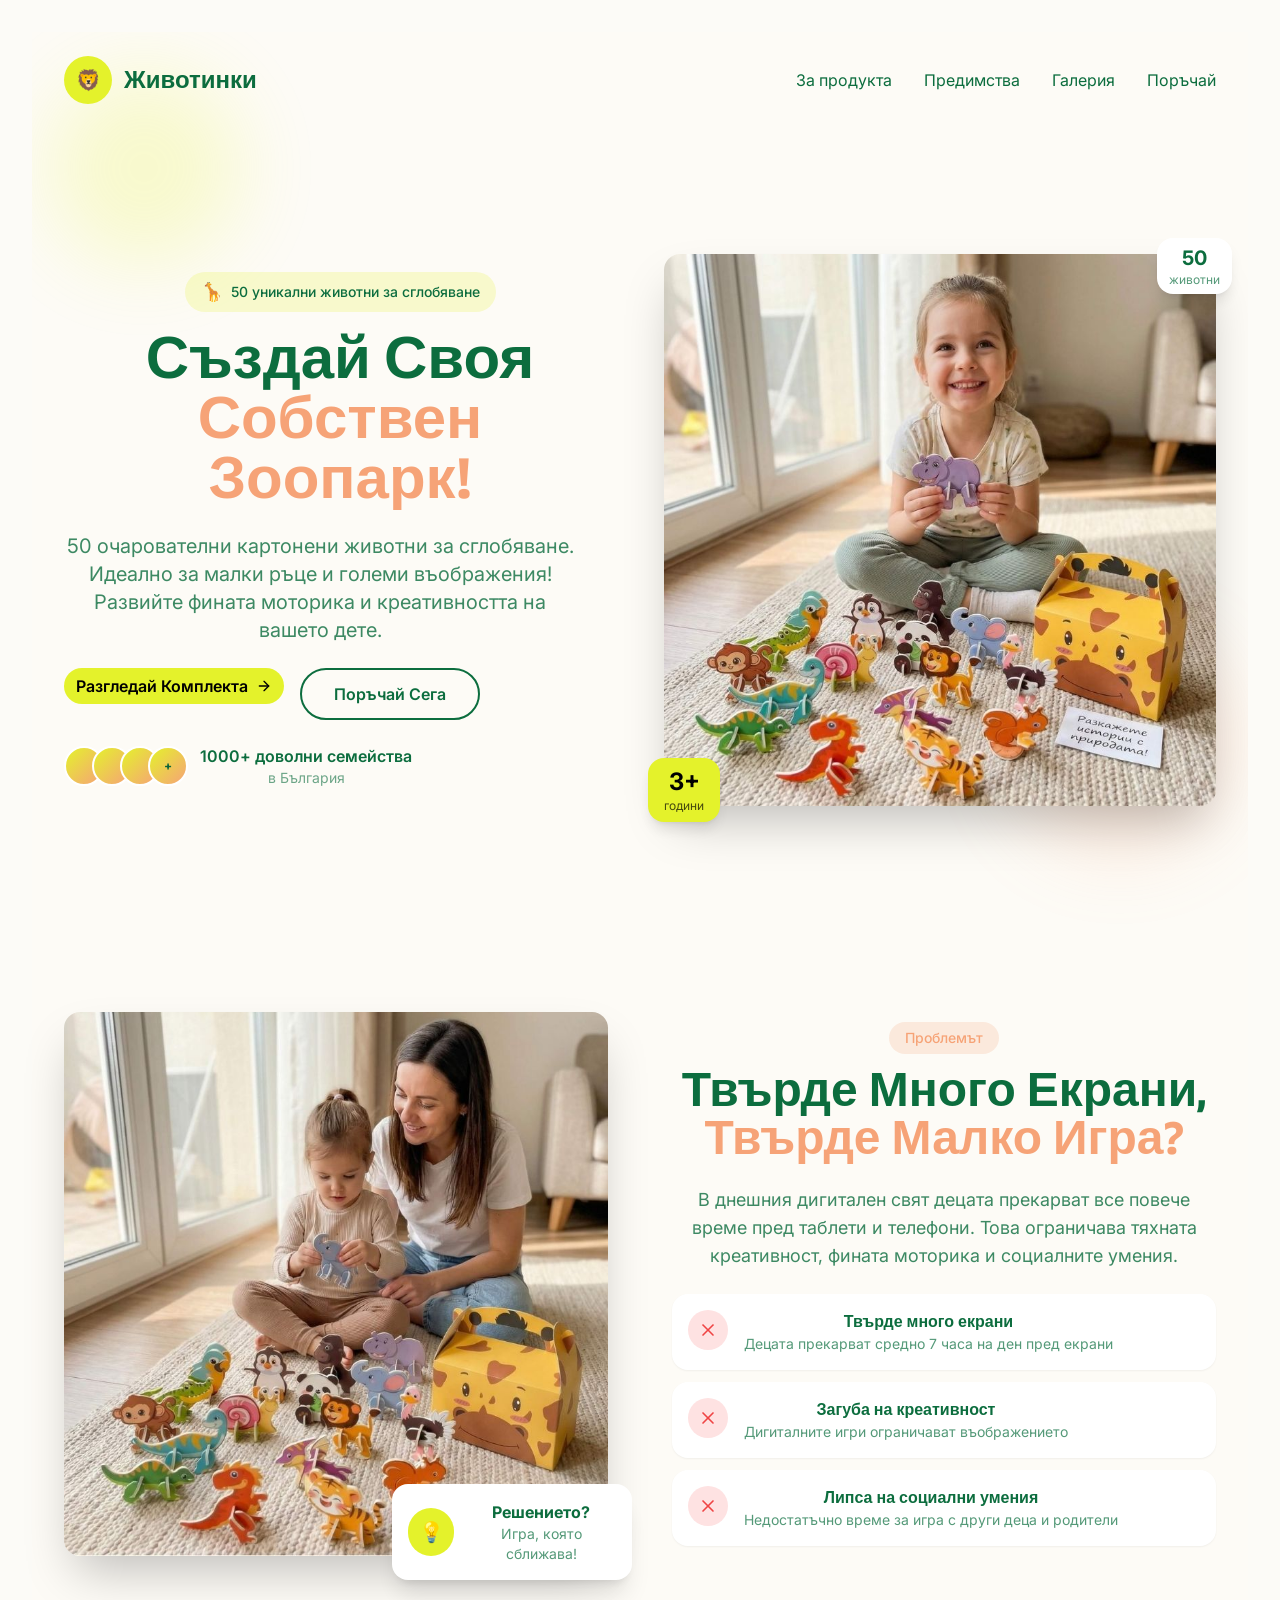
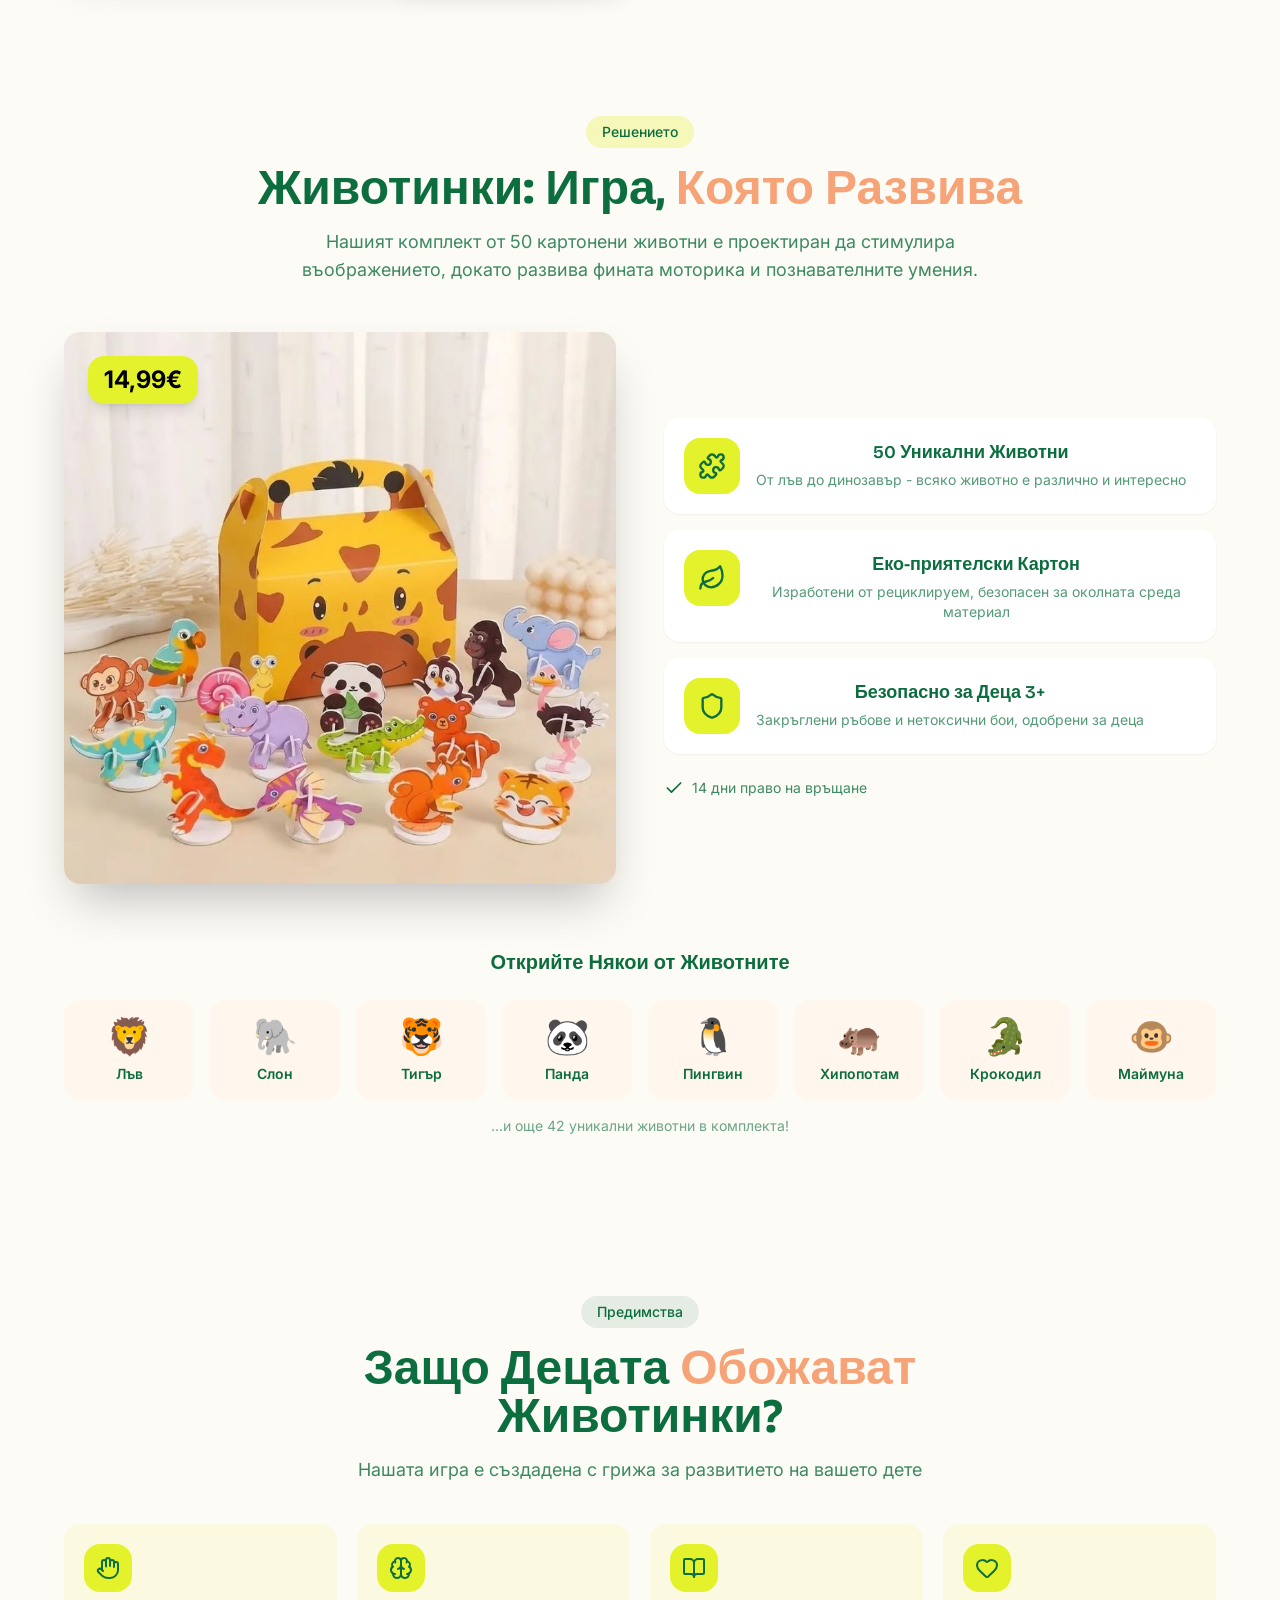
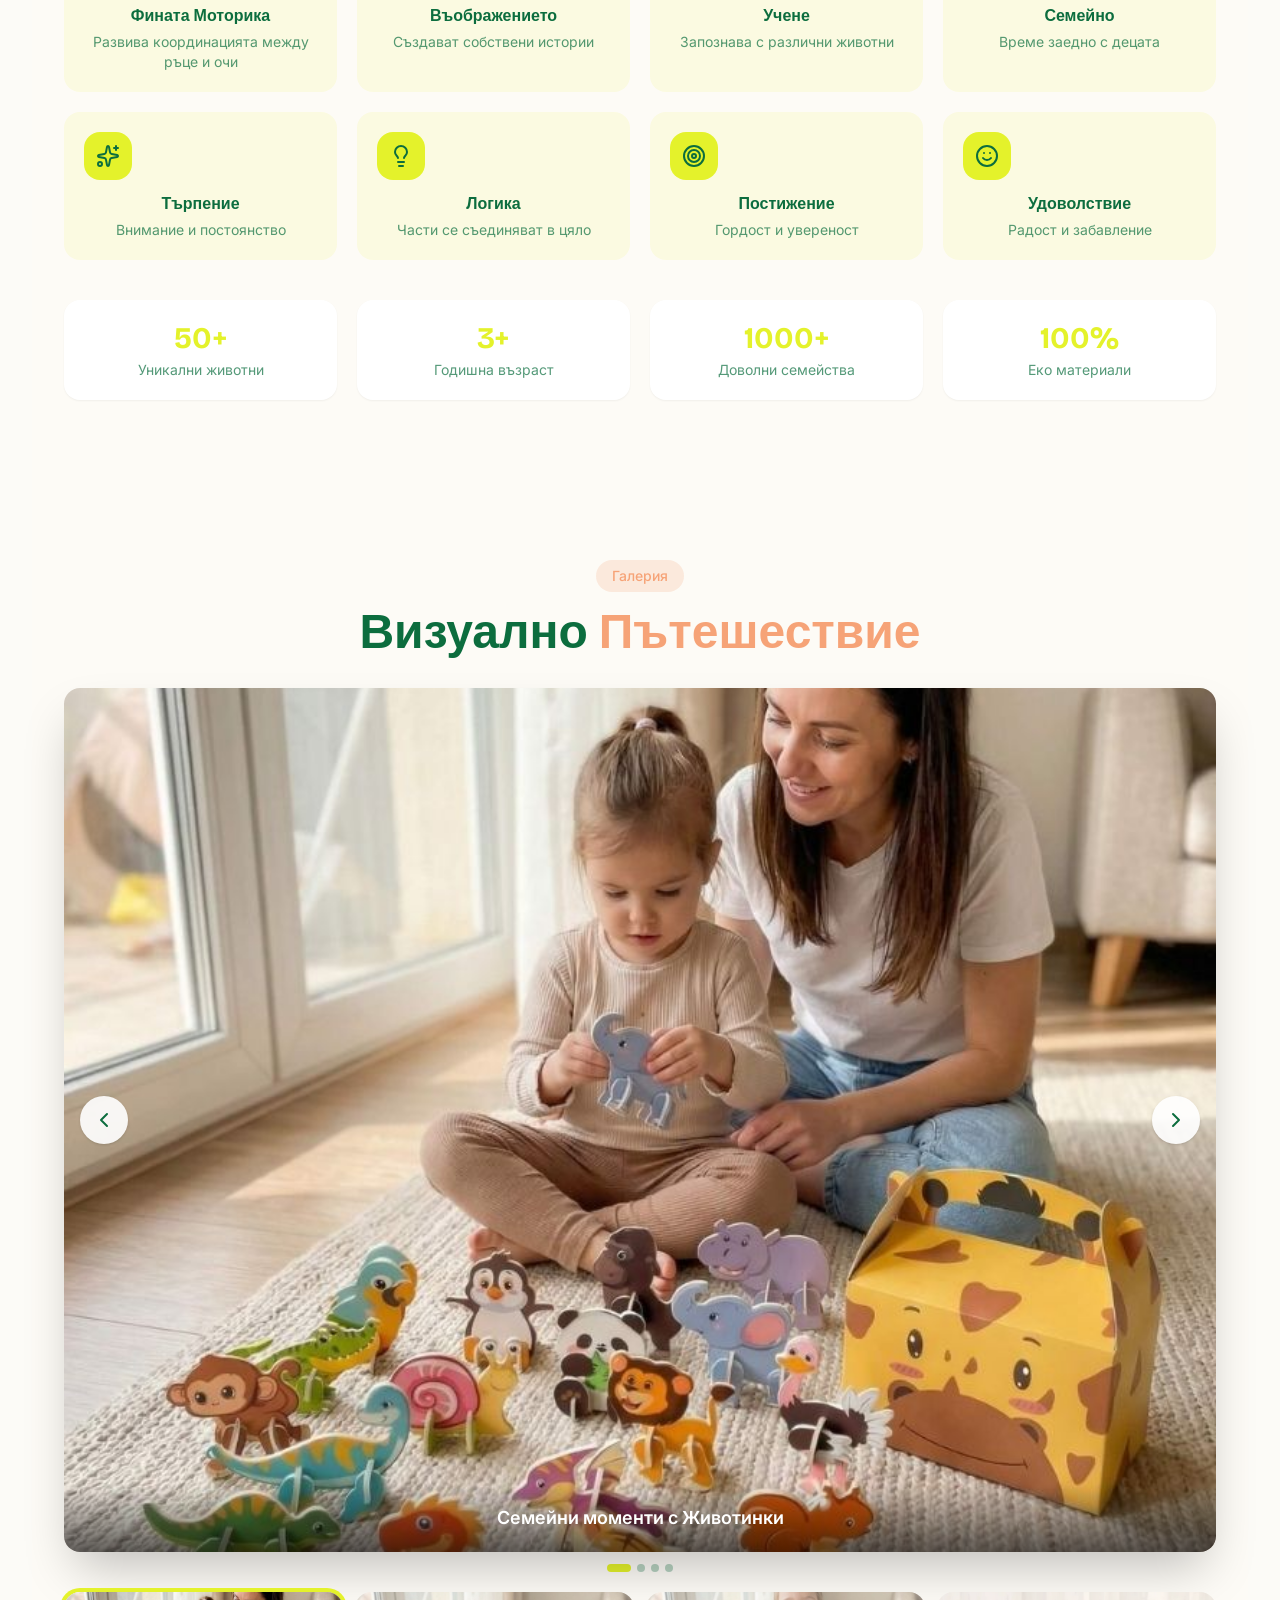
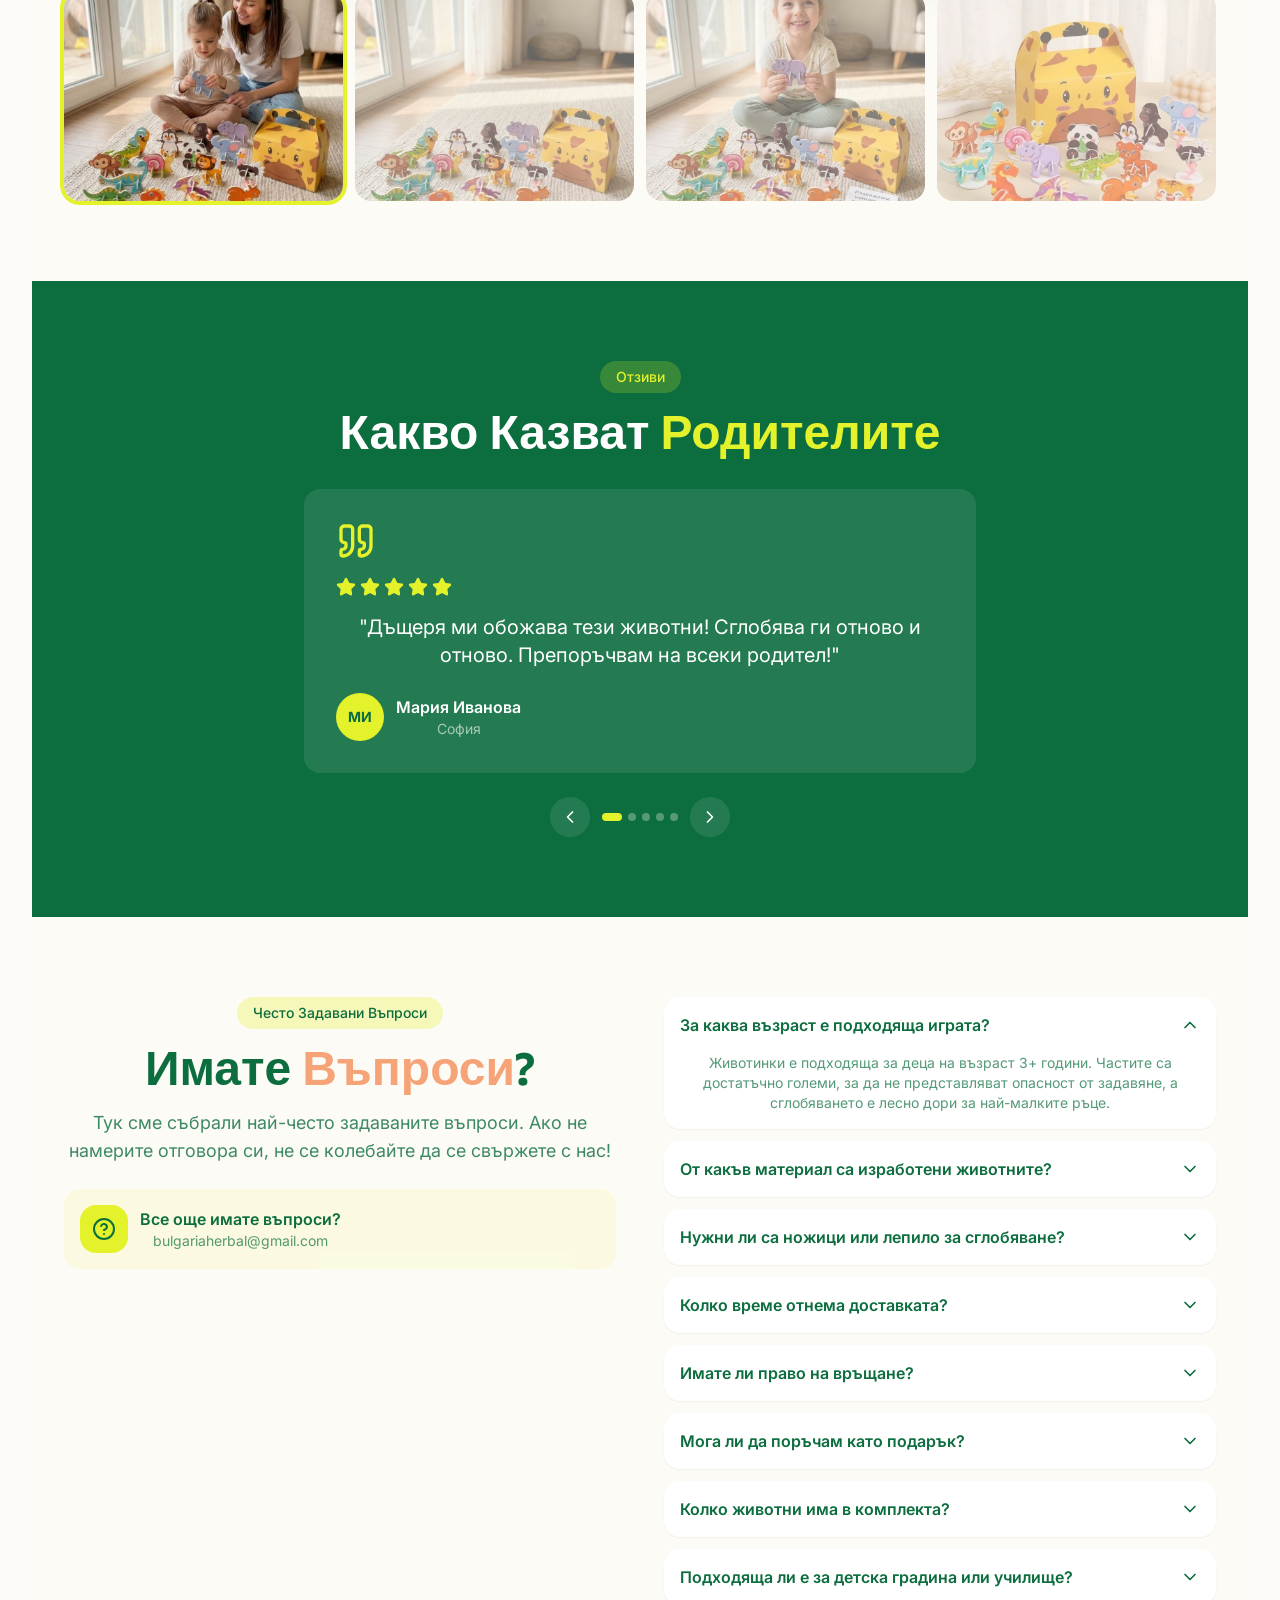
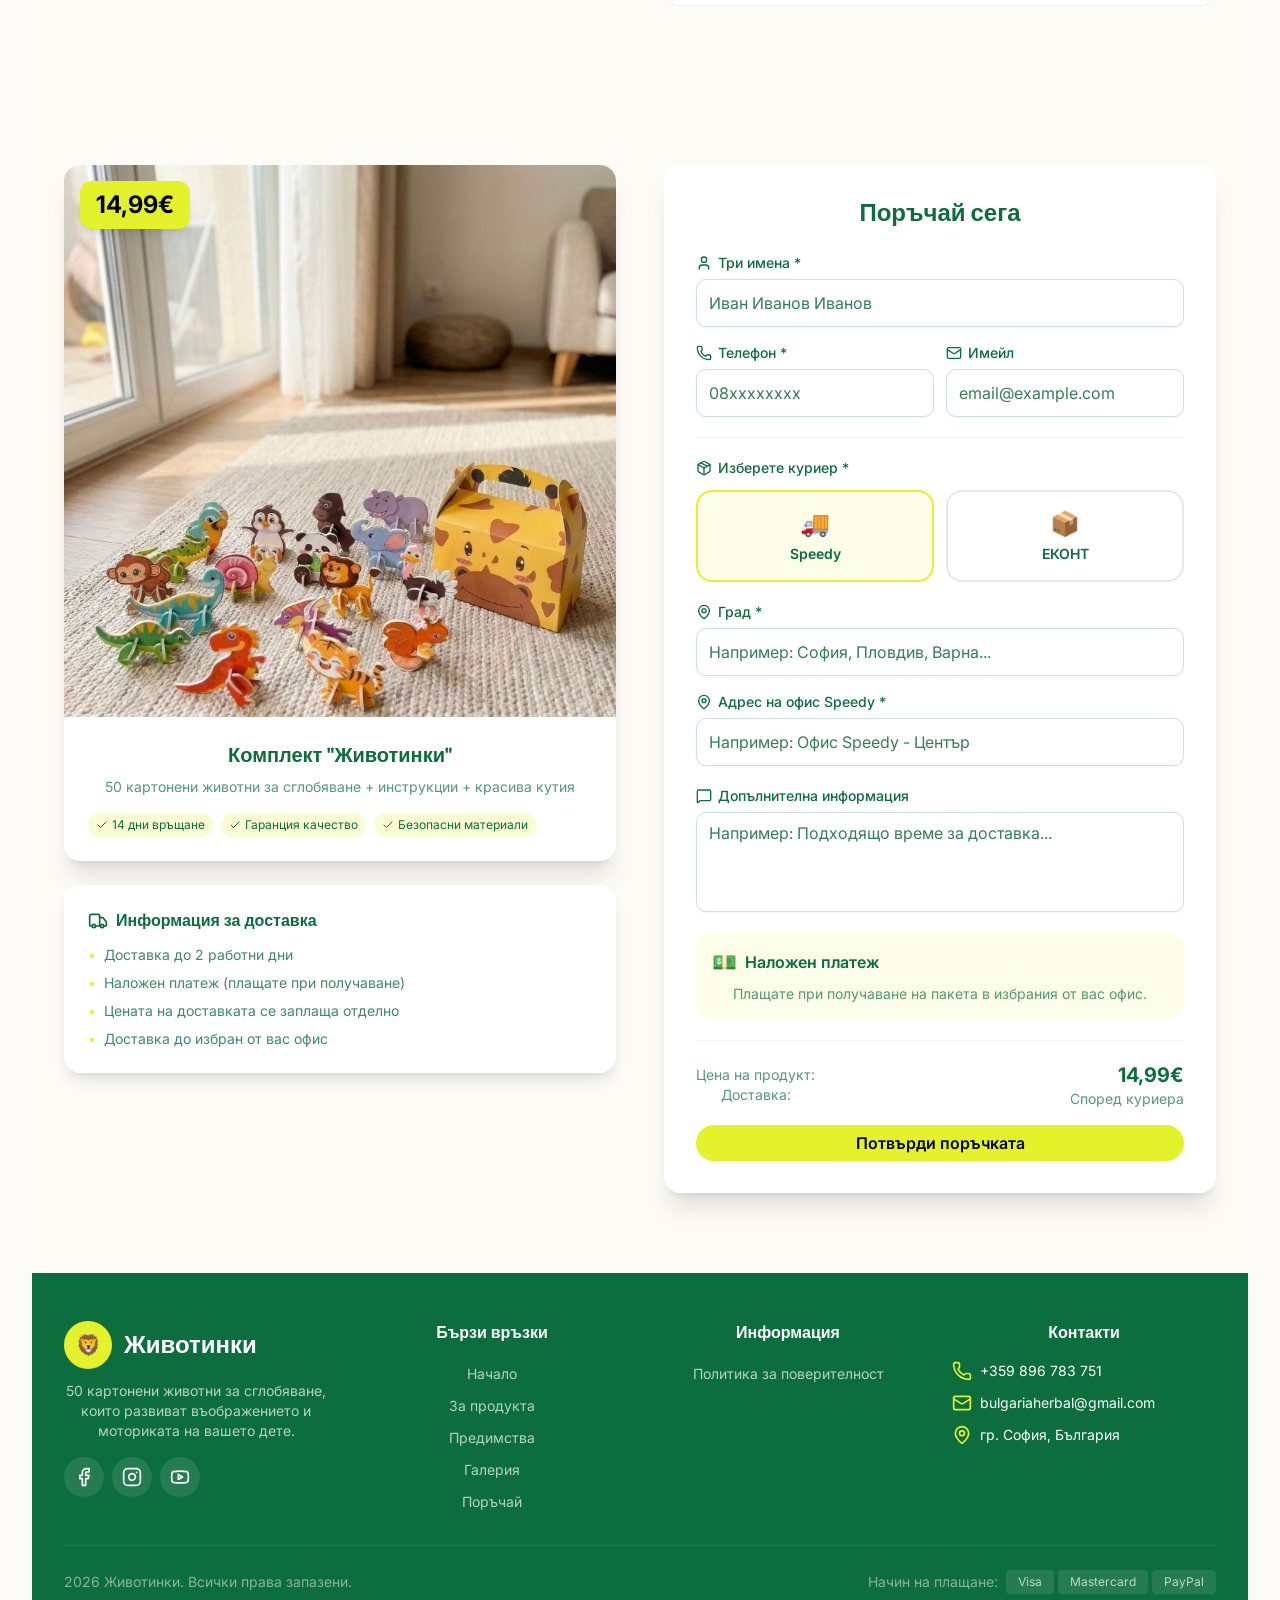
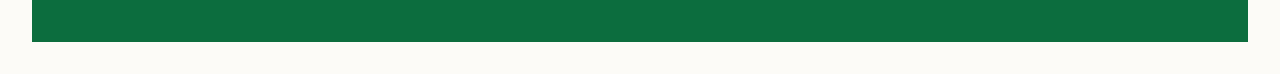
==== commit ea09e2df: "Updates" ====
--- a/index.html
+++ b/index.html
@@ -25,7 +25,7 @@
 
 
 
-    <script type="module" crossorigin src="/assets/index-B3BdnlYj.js"></script>
+    <script type="module" crossorigin src="/assets/index-aygEdDBB.js"></script>
     <link rel="stylesheet" crossorigin href="/assets/index-rApcd2D3.css">
   </head>
   <body>
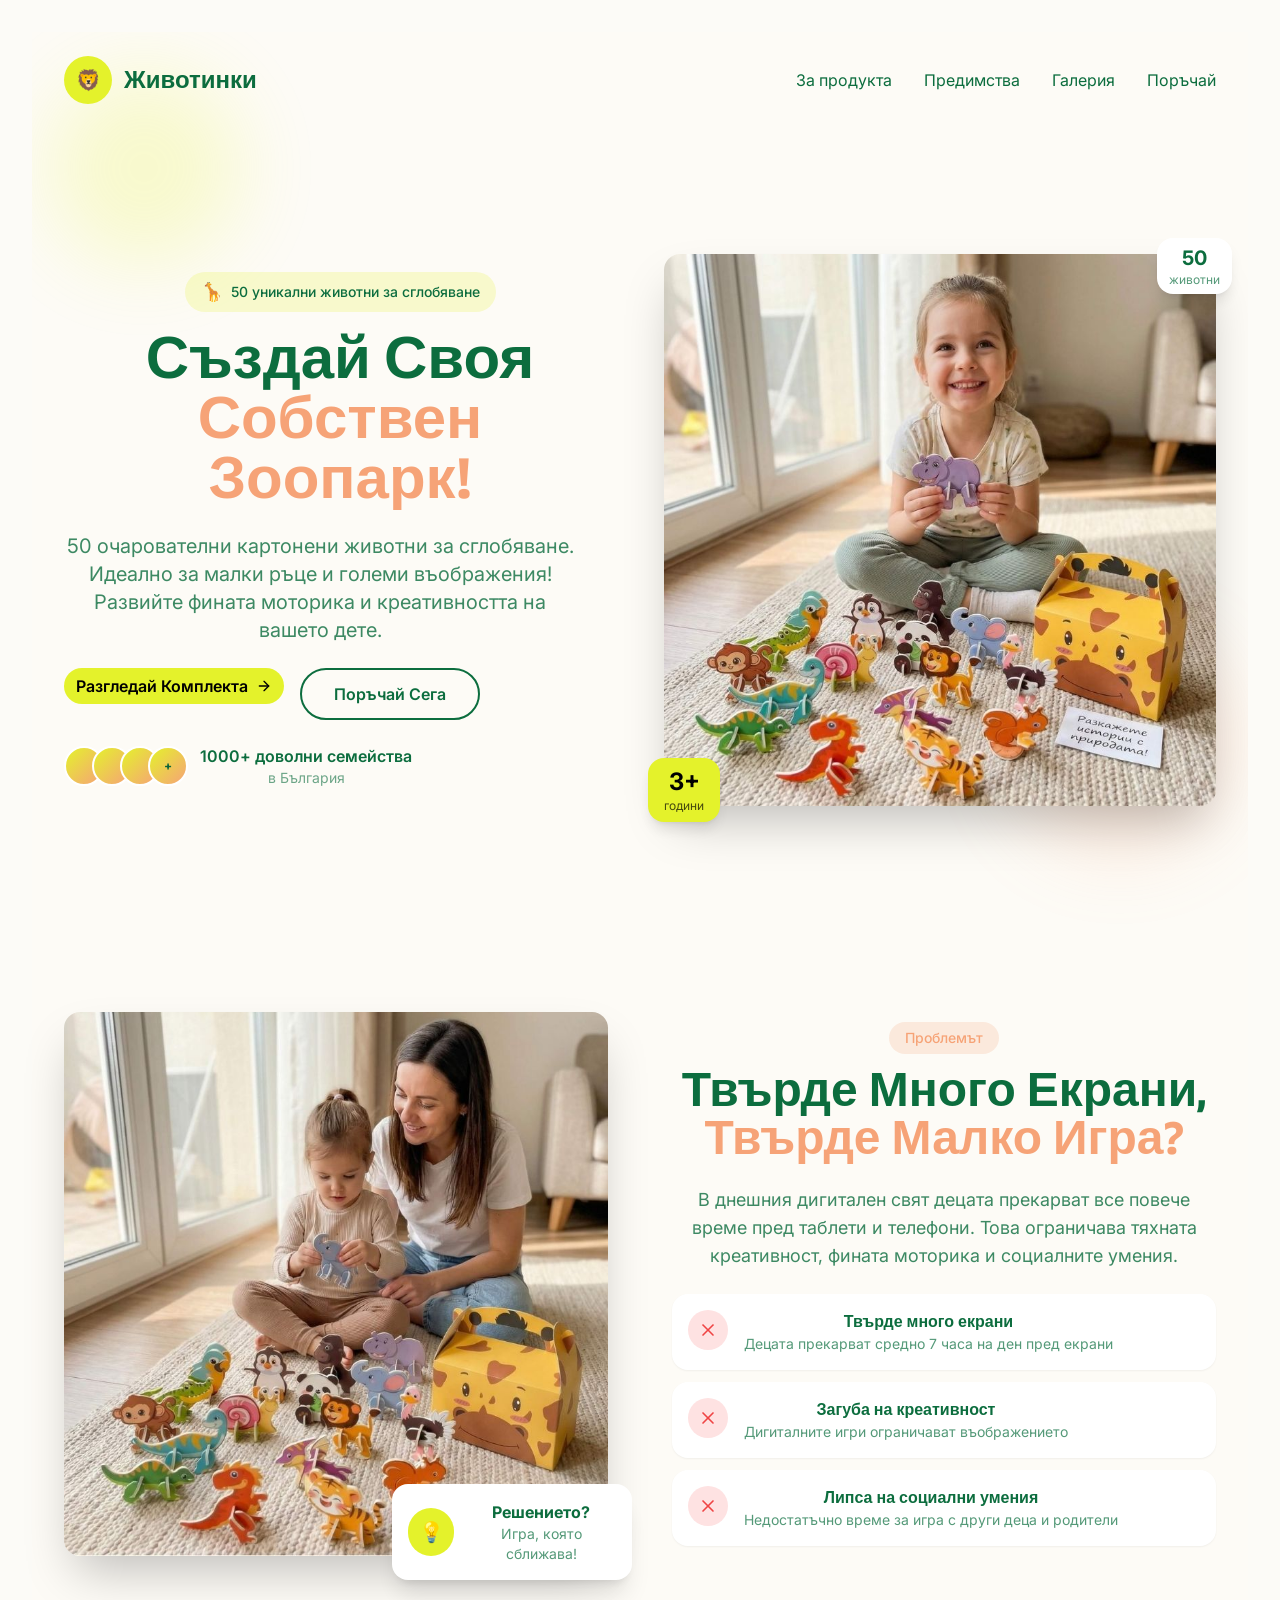
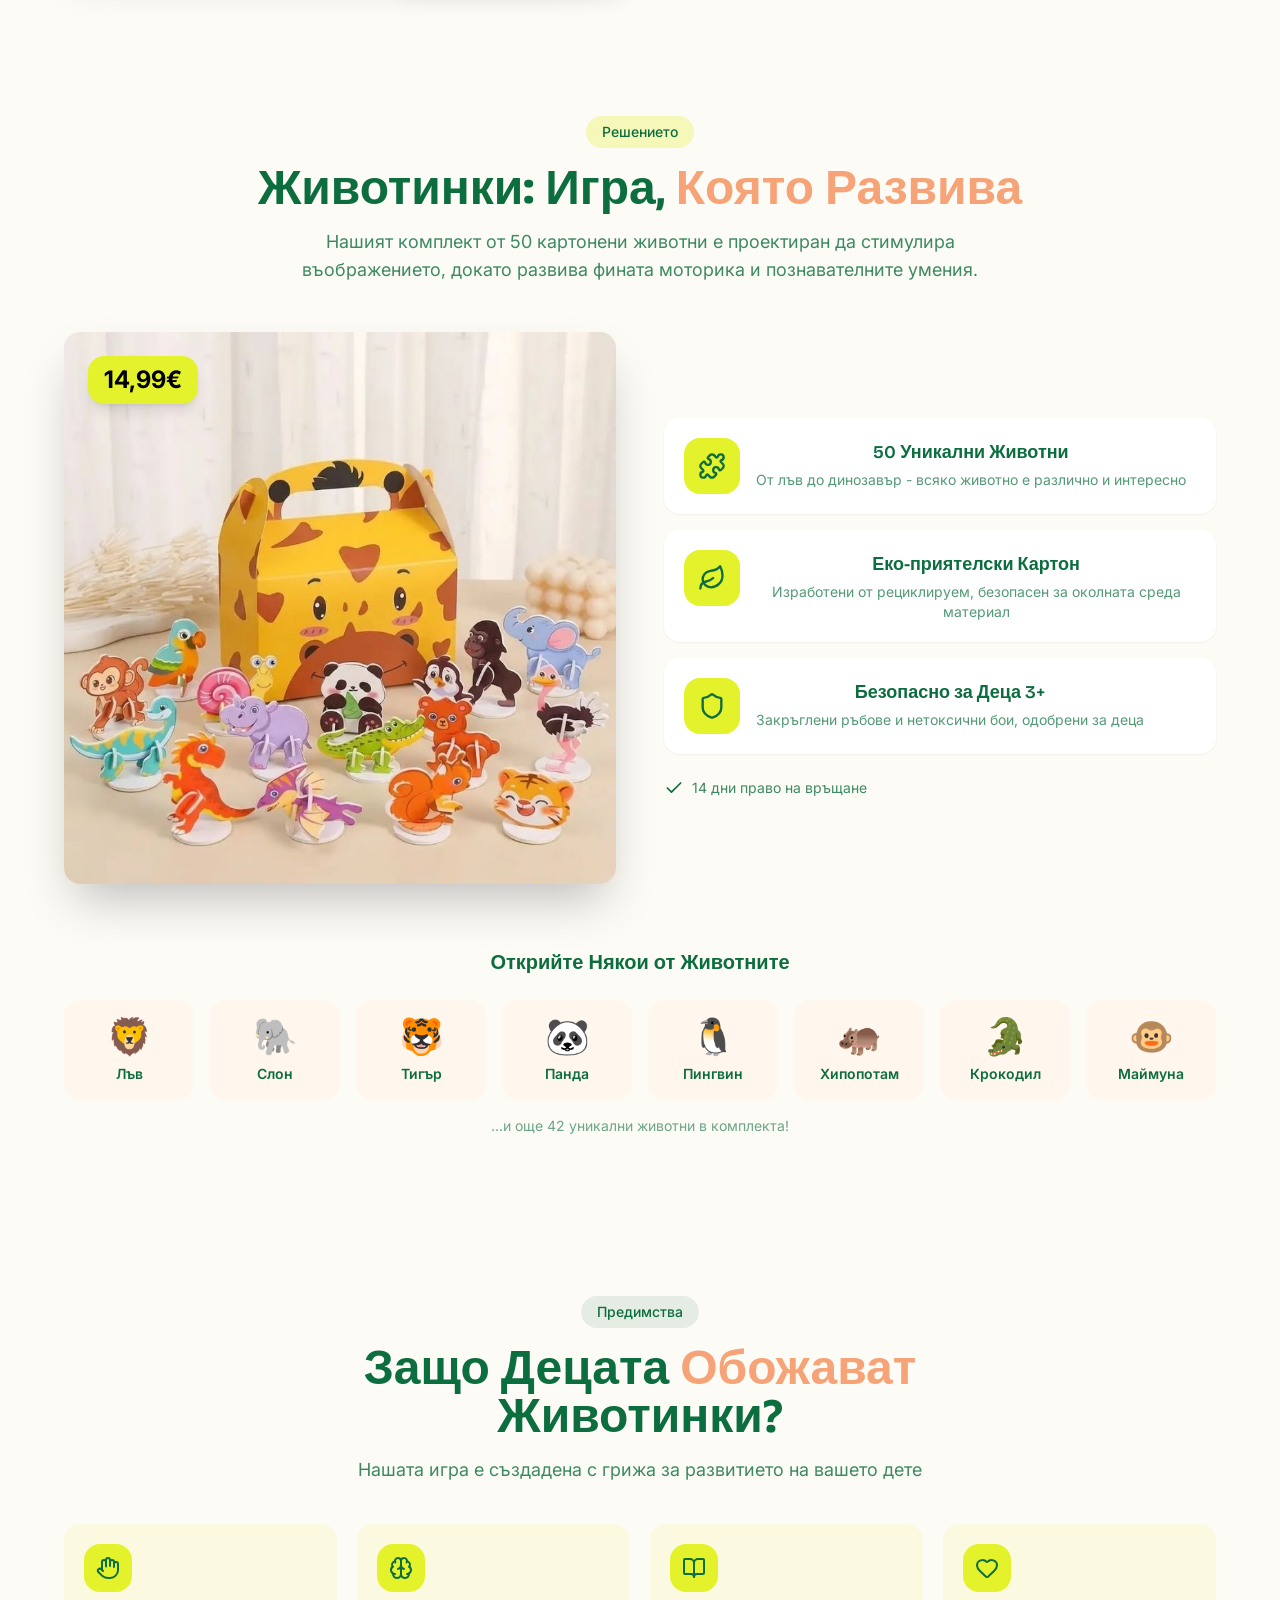
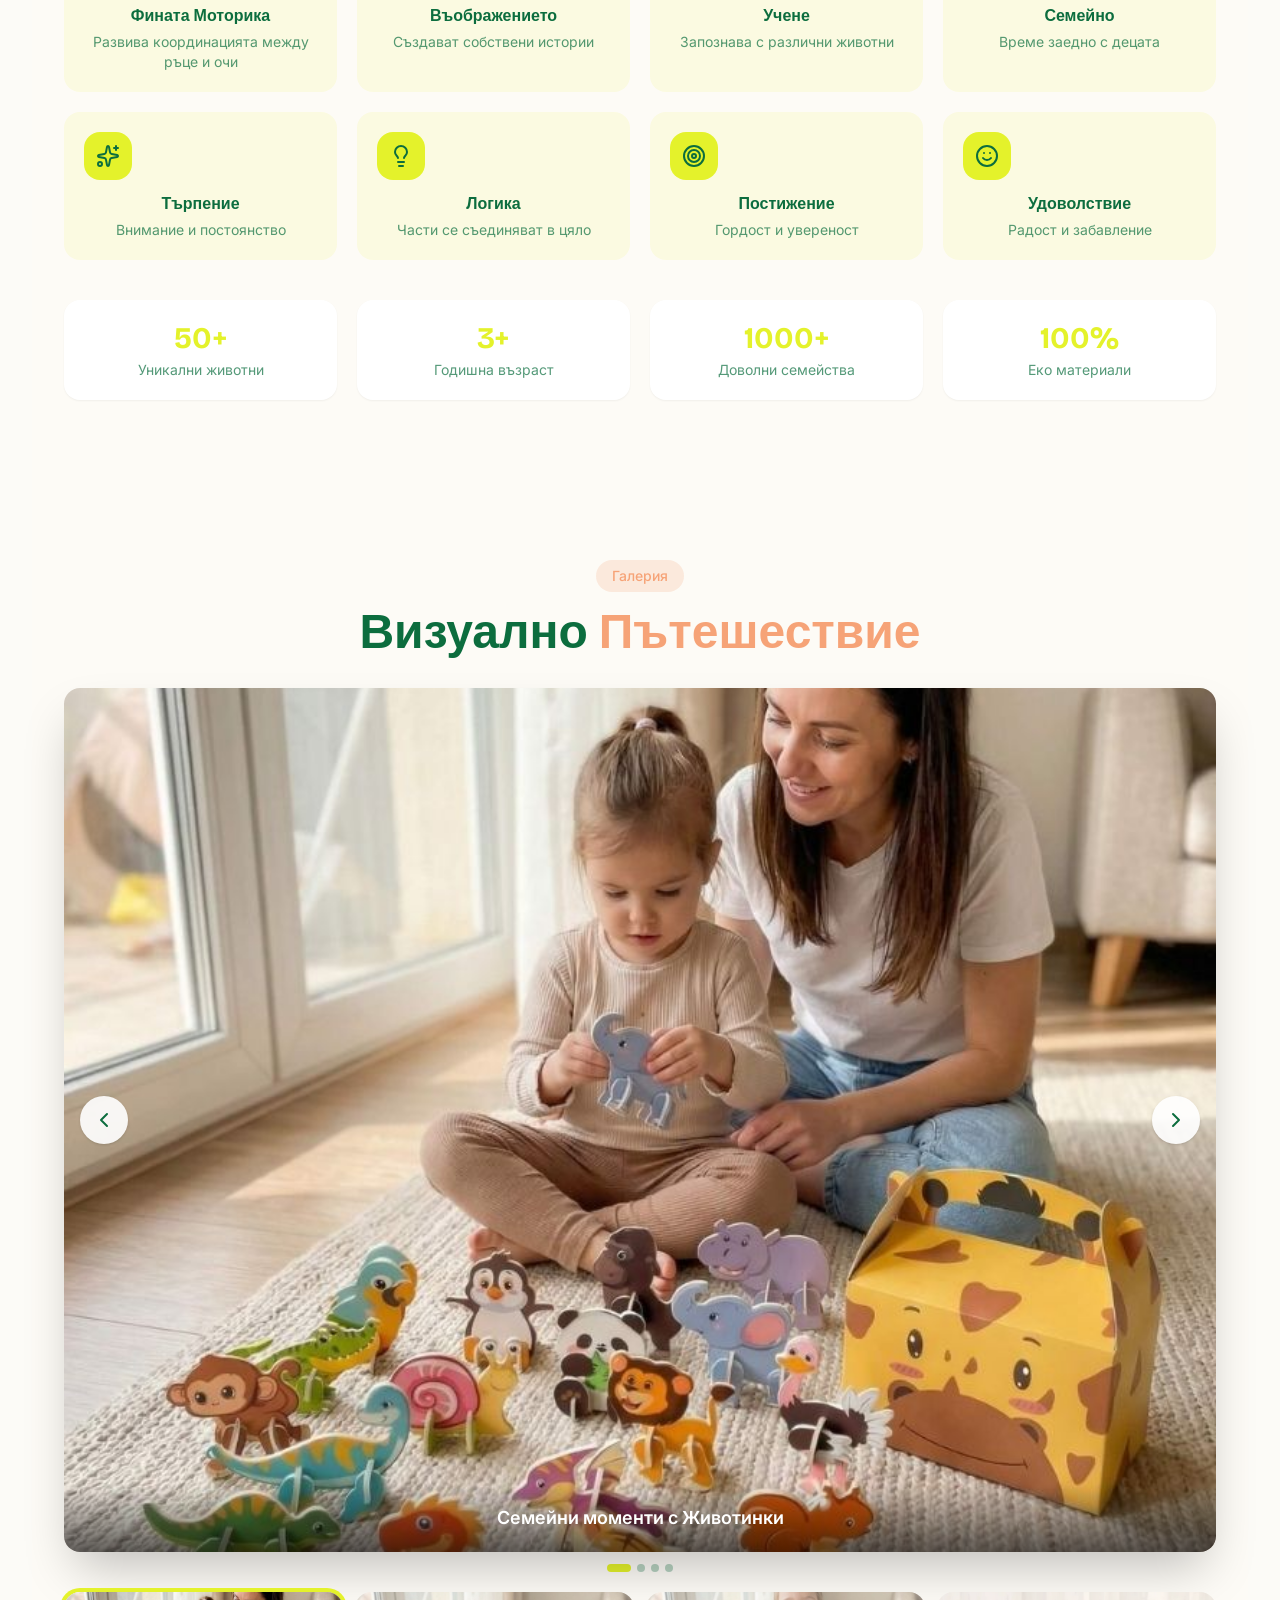
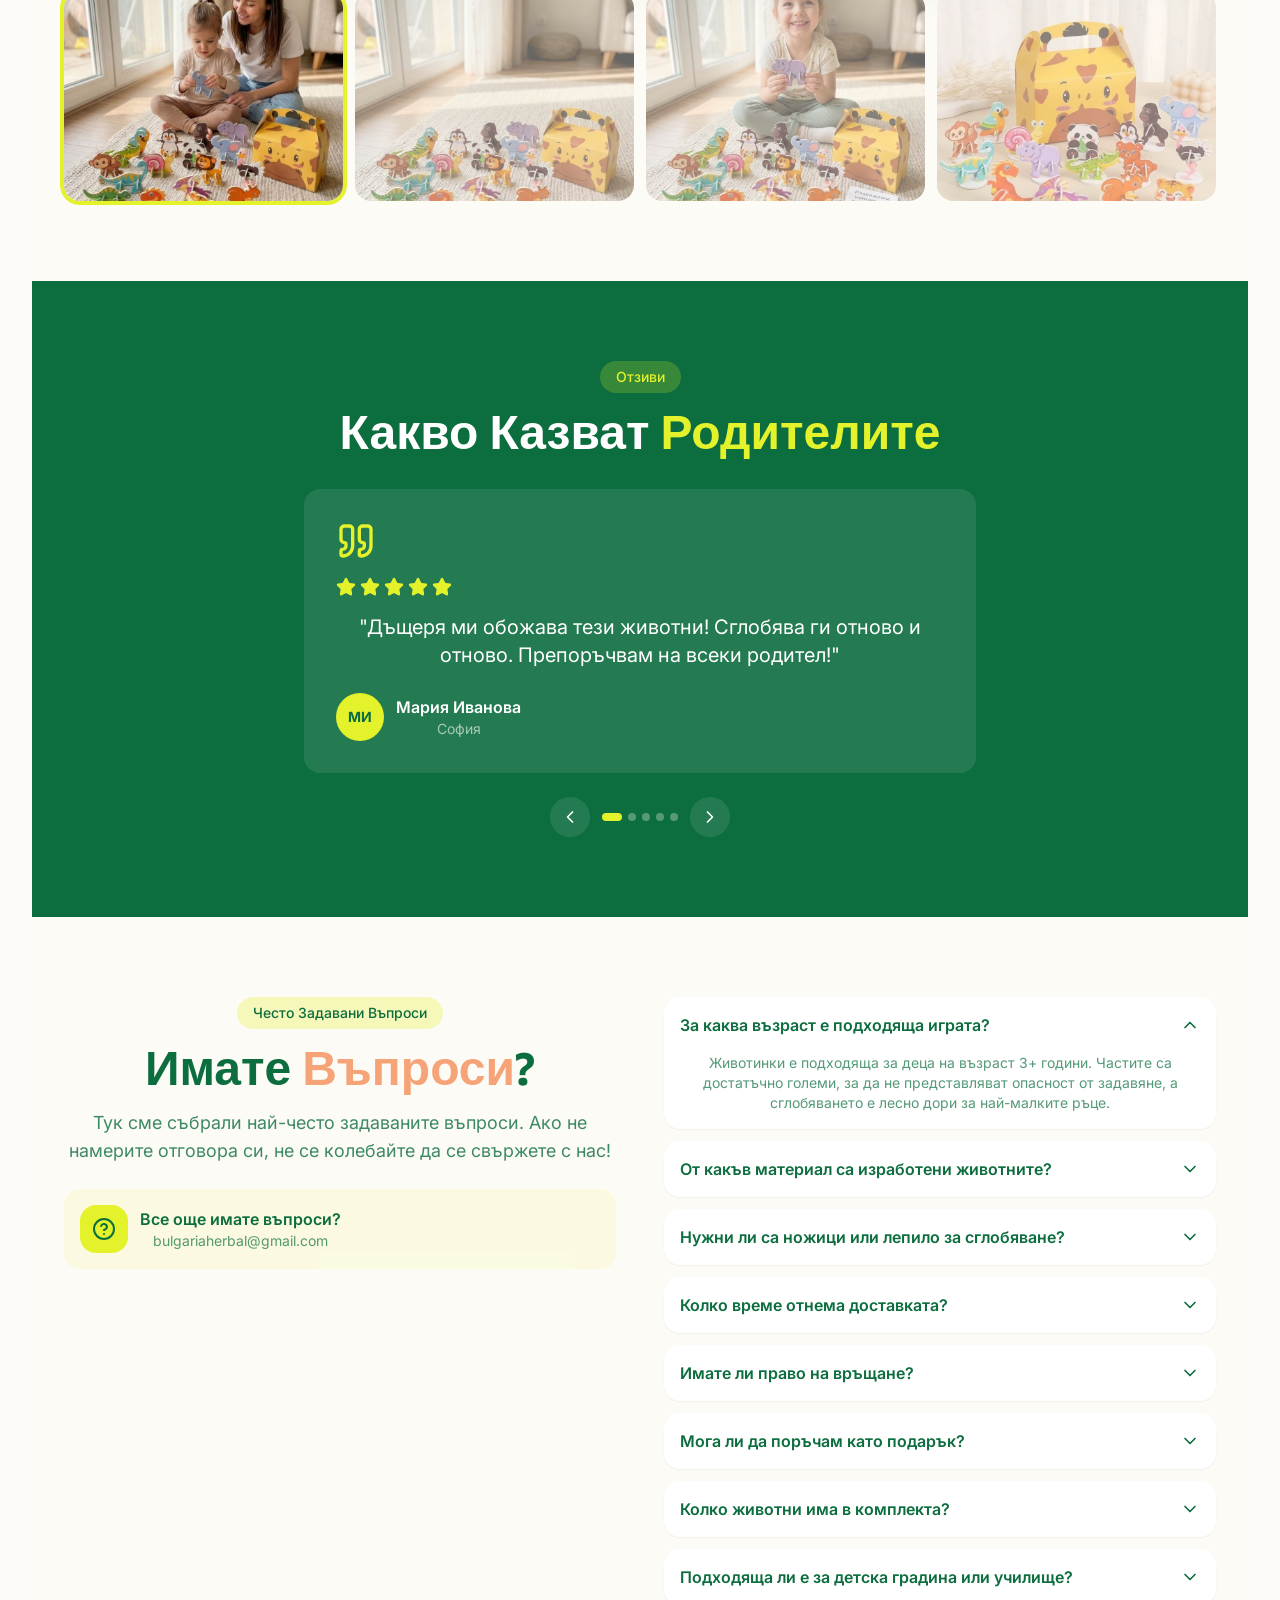
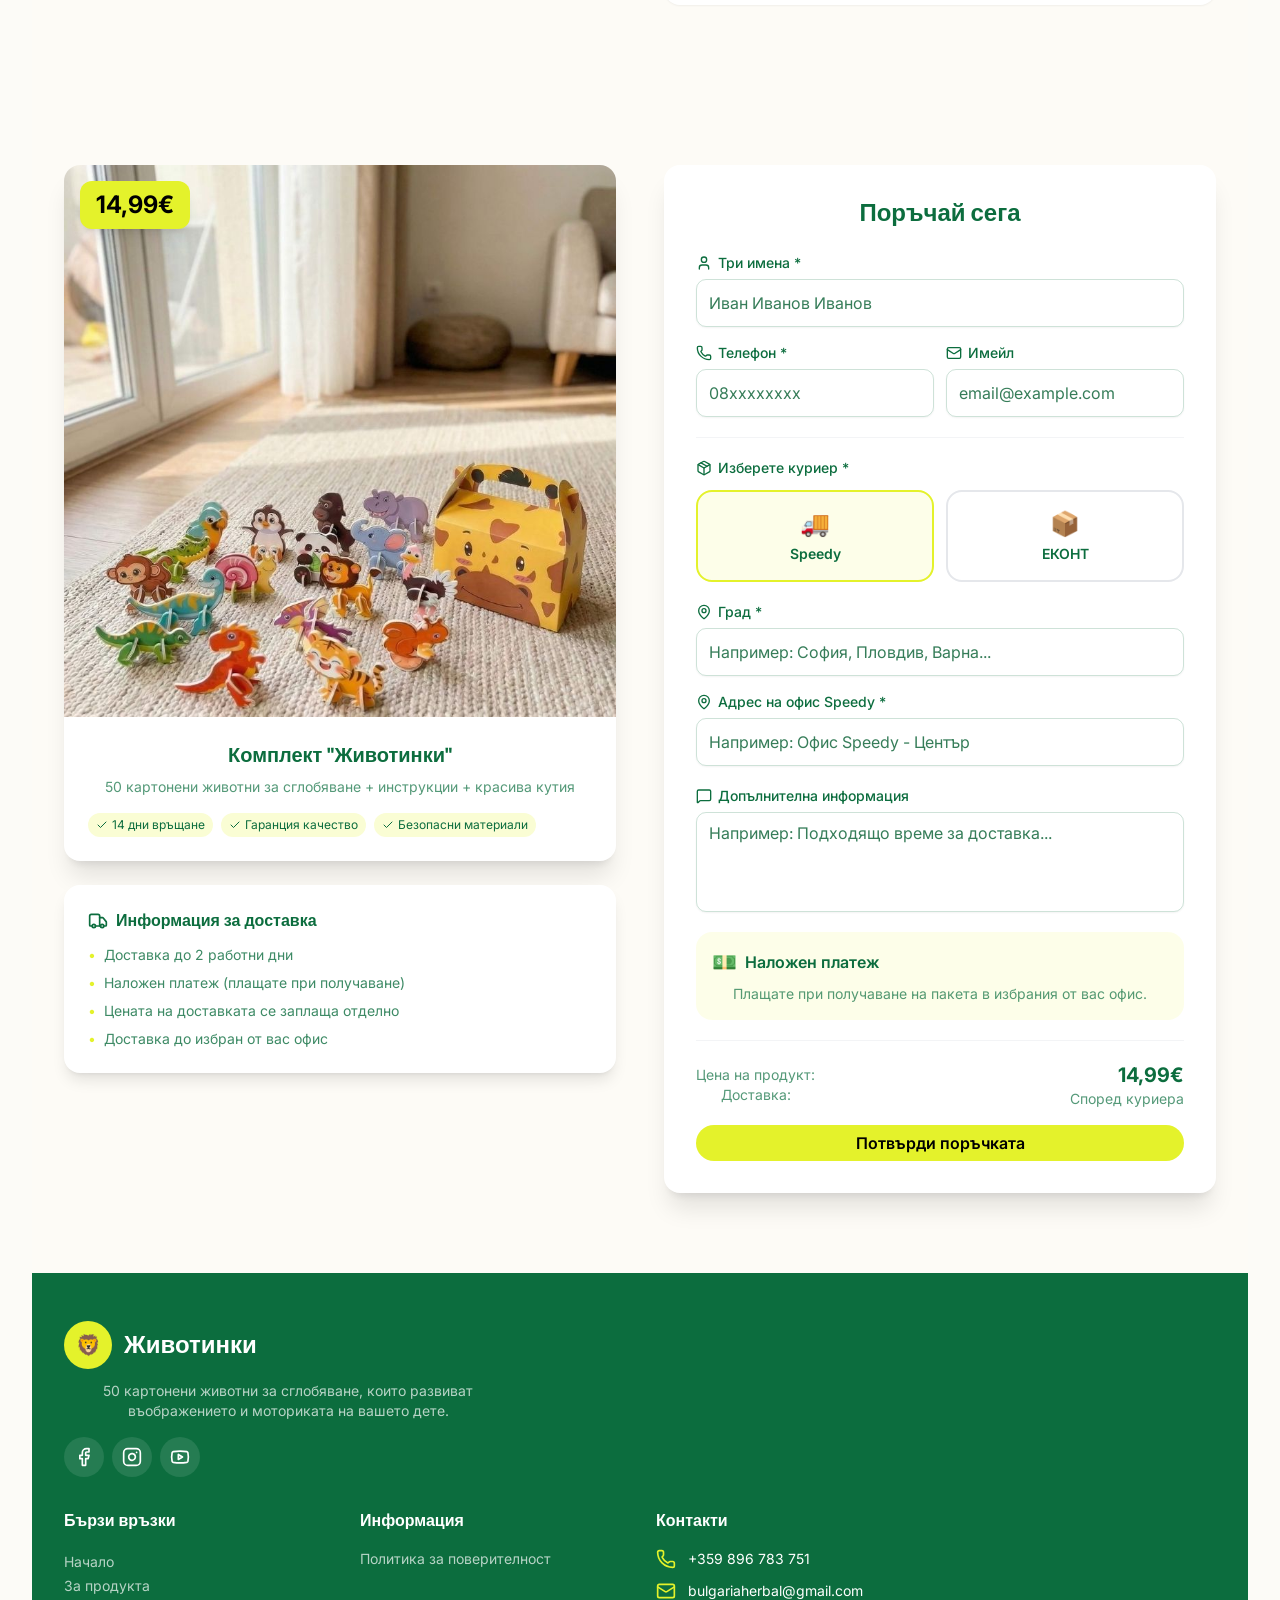
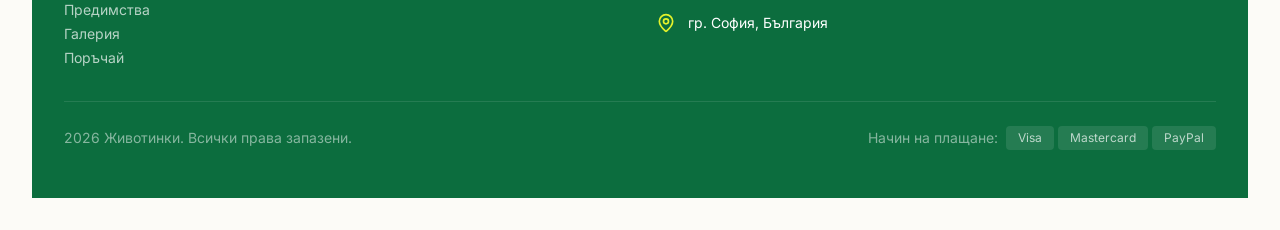
==== commit 81f0f2a0: "Updates" ====
--- a/index.html
+++ b/index.html
@@ -1,34 +1,33 @@
 <!doctype html>
-<html lang="en">
+<html lang="bg">
   <head>
     <meta charset="UTF-8" />
     <meta name="viewport" content="width=device-width, initial-scale=1.0" />
     <title>Животинки - Детска Игра</title>
 
-<!-- Meta Pixel Code -->
-<script>
-!function(f,b,e,v,n,t,s)
-{if(f.fbq)return;n=f.fbq=function(){n.callMethod?
-n.callMethod.apply(n,arguments):n.queue.push(arguments)};
-if(!f._fbq)f._fbq=n;n.push=n;n.loaded=!0;n.version='2.0';
-n.queue=[];t=b.createElement(e);t.async=!0;
-t.src=v;s=b.getElementsByTagName(e)[0];
-s.parentNode.insertBefore(t,s)}(window, document,'script',
-'https://connect.facebook.net/en_US/fbevents.js');
-fbq('init', '1901636227383975');
-fbq('track', 'PageView');
-</script>
-<noscript><img height="1" width="1" style="display:none"
-src="https://www.facebook.com/tr?id=1901636227383975&ev=PageView&noscript=1"
-/></noscript>
-<!-- End Meta Pixel Code -->
+    <script>
+    !function(f,b,e,v,n,t,s)
+    {if(f.fbq)return;n=f.fbq=function(){n.callMethod?
+    n.callMethod.apply(n,arguments):n.queue.push(arguments)};
+    if(!f._fbq)f._fbq=n;n.push=n;n.loaded=!0;n.version='2.0';
+    n.queue=[];t=b.createElement(e);t.async=!0;
+    t.src=v;s=b.getElementsByTagName(e)[0];
+    s.parentNode.insertBefore(t,s)}(window, document,'script',
+    'https://connect.facebook.net/en_US/fbevents.js');
+    fbq('init', '1901636227383975');
+    fbq('track', 'PageView');
+    </script>
 
+    <meta name="facebook-domain-verification" content="vuf7q6385w2u5dcuuhwltlhrticmd5" />
 
-
-    <script type="module" crossorigin src="/assets/index-aygEdDBB.js"></script>
-    <link rel="stylesheet" crossorigin href="/assets/index-rApcd2D3.css">
-  </head>
+      <script type="module" crossorigin src="/assets/index-DqEnnxqq.js"></script>
+      <link rel="stylesheet" crossorigin href="/assets/index-M30Aimg0.css">
+    </head>
   <body>
+    <noscript><img height="1" width="1" style="display:none"
+    src="https://www.facebook.com/tr?id=1901636227383975&ev=PageView&noscript=1"
+    /></noscript>
+    
     <div id="root"></div>
   </body>
-</html>
+</html>
--- a/assets/index-M30Aimg0.css
+++ b/assets/index-M30Aimg0.css
@@ -0,0 +1 @@
+@import"https://fonts.googleapis.com/css2?family=Bricolage+Grotesque:opsz,wght@12..96,400;12..96,500;12..96,600;12..96,700&family=Inter:wght@400;500;600;700&display=swap";*,:before,:after{--tw-border-spacing-x: 0;--tw-border-spacing-y: 0;--tw-translate-x: 0;--tw-translate-y: 0;--tw-rotate: 0;--tw-skew-x: 0;--tw-skew-y: 0;--tw-scale-x: 1;--tw-scale-y: 1;--tw-pan-x: ;--tw-pan-y: ;--tw-pinch-zoom: ;--tw-scroll-snap-strictness: proximity;--tw-gradient-from-position: ;--tw-gradient-via-position: ;--tw-gradient-to-position: ;--tw-ordinal: ;--tw-slashed-zero: ;--tw-numeric-figure: ;--tw-numeric-spacing: ;--tw-numeric-fraction: ;--tw-ring-inset: ;--tw-ring-offset-width: 0px;--tw-ring-offset-color: #fff;--tw-ring-color: rgb(59 130 246 / .5);--tw-ring-offset-shadow: 0 0 #0000;--tw-ring-shadow: 0 0 #0000;--tw-shadow: 0 0 #0000;--tw-shadow-colored: 0 0 #0000;--tw-blur: ;--tw-brightness: ;--tw-contrast: ;--tw-grayscale: ;--tw-hue-rotate: ;--tw-invert: ;--tw-saturate: ;--tw-sepia: ;--tw-drop-shadow: ;--tw-backdrop-blur: ;--tw-backdrop-brightness: ;--tw-backdrop-contrast: ;--tw-backdrop-grayscale: ;--tw-backdrop-hue-rotate: ;--tw-backdrop-invert: ;--tw-backdrop-opacity: ;--tw-backdrop-saturate: ;--tw-backdrop-sepia: ;--tw-contain-size: ;--tw-contain-layout: ;--tw-contain-paint: ;--tw-contain-style: }::backdrop{--tw-border-spacing-x: 0;--tw-border-spacing-y: 0;--tw-translate-x: 0;--tw-translate-y: 0;--tw-rotate: 0;--tw-skew-x: 0;--tw-skew-y: 0;--tw-scale-x: 1;--tw-scale-y: 1;--tw-pan-x: ;--tw-pan-y: ;--tw-pinch-zoom: ;--tw-scroll-snap-strictness: proximity;--tw-gradient-from-position: ;--tw-gradient-via-position: ;--tw-gradient-to-position: ;--tw-ordinal: ;--tw-slashed-zero: ;--tw-numeric-figure: ;--tw-numeric-spacing: ;--tw-numeric-fraction: ;--tw-ring-inset: ;--tw-ring-offset-width: 0px;--tw-ring-offset-color: #fff;--tw-ring-color: rgb(59 130 246 / .5);--tw-ring-offset-shadow: 0 0 #0000;--tw-ring-shadow: 0 0 #0000;--tw-shadow: 0 0 #0000;--tw-shadow-colored: 0 0 #0000;--tw-blur: ;--tw-brightness: ;--tw-contrast: ;--tw-grayscale: ;--tw-hue-rotate: ;--tw-invert: ;--tw-saturate: ;--tw-sepia: ;--tw-drop-shadow: ;--tw-backdrop-blur: ;--tw-backdrop-brightness: ;--tw-backdrop-contrast: ;--tw-backdrop-grayscale: ;--tw-backdrop-hue-rotate: ;--tw-backdrop-invert: ;--tw-backdrop-opacity: ;--tw-backdrop-saturate: ;--tw-backdrop-sepia: ;--tw-contain-size: ;--tw-contain-layout: ;--tw-contain-paint: ;--tw-contain-style: }*,:before,:after{box-sizing:border-box;border-width:0;border-style:solid;border-color:#e5e7eb}:before,:after{--tw-content: ""}html,:host{line-height:1.5;-webkit-text-size-adjust:100%;-moz-tab-size:4;-o-tab-size:4;tab-size:4;font-family:ui-sans-serif,system-ui,sans-serif,"Apple Color Emoji","Segoe UI Emoji",Segoe UI Symbol,"Noto Color Emoji";font-feature-settings:normal;font-variation-settings:normal;-webkit-tap-highlight-color:transparent}body{margin:0;line-height:inherit}hr{height:0;color:inherit;border-top-width:1px}abbr:where([title]){-webkit-text-decoration:underline dotted;text-decoration:underline dotted}h1,h2,h3,h4,h5,h6{font-size:inherit;font-weight:inherit}a{color:inherit;text-decoration:inherit}b,strong{font-weight:bolder}code,kbd,samp,pre{font-family:ui-monospace,SFMono-Regular,Menlo,Monaco,Consolas,Liberation Mono,Courier New,monospace;font-feature-settings:normal;font-variation-settings:normal;font-size:1em}small{font-size:80%}sub,sup{font-size:75%;line-height:0;position:relative;vertical-align:baseline}sub{bottom:-.25em}sup{top:-.5em}table{text-indent:0;border-color:inherit;border-collapse:collapse}button,input,optgroup,select,textarea{font-family:inherit;font-feature-settings:inherit;font-variation-settings:inherit;font-size:100%;font-weight:inherit;line-height:inherit;letter-spacing:inherit;color:inherit;margin:0;padding:0}button,select{text-transform:none}button,input:where([type=button]),input:where([type=reset]),input:where([type=submit]){-webkit-appearance:button;background-color:transparent;background-image:none}:-moz-focusring{outline:auto}:-moz-ui-invalid{box-shadow:none}progress{vertical-align:baseline}::-webkit-inner-spin-button,::-webkit-outer-spin-button{height:auto}[type=search]{-webkit-appearance:textfield;outline-offset:-2px}::-webkit-search-decoration{-webkit-appearance:none}::-webkit-file-upload-button{-webkit-appearance:button;font:inherit}summary{display:list-item}blockquote,dl,dd,h1,h2,h3,h4,h5,h6,hr,figure,p,pre{margin:0}fieldset{margin:0;padding:0}legend{padding:0}ol,ul,menu{list-style:none;margin:0;padding:0}dialog{padding:0}textarea{resize:vertical}input::-moz-placeholder,textarea::-moz-placeholder{opacity:1;color:#9ca3af}input::placeholder,textarea::placeholder{opacity:1;color:#9ca3af}button,[role=button]{cursor:pointer}:disabled{cursor:default}img,svg,video,canvas,audio,iframe,embed,object{display:block;vertical-align:middle}img,video{max-width:100%;height:auto}[hidden]:where(:not([hidden=until-found])){display:none}:root{--background: 48 50% 98%;--foreground: 150 80% 22%;--card: 48 50% 98%;--card-foreground: 150 80% 22%;--popover: 48 50% 98%;--popover-foreground: 150 80% 22%;--primary: 68 87% 55%;--primary-foreground: 0 0% 0%;--secondary: 24 85% 71%;--secondary-foreground: 0 0% 0%;--muted: 48 30% 92%;--muted-foreground: 150 40% 35%;--accent: 68 87% 55%;--accent-foreground: 0 0% 0%;--destructive: 0 84.2% 60.2%;--destructive-foreground: 0 0% 98%;--border: 48 30% 85%;--input: 48 30% 85%;--ring: 68 87% 55%;--radius: .75rem}*{border-color:hsl(var(--border));box-sizing:border-box}html{scroll-behavior:smooth;overflow-x:hidden;width:100%}body{background-color:hsl(var(--background));font-family:ui-sans-serif,system-ui,sans-serif,"Apple Color Emoji","Segoe UI Emoji",Segoe UI Symbol,"Noto Color Emoji";color:hsl(var(--foreground));-webkit-font-smoothing:antialiased;-moz-osx-font-smoothing:grayscale;font-family:Inter,sans-serif;overflow-x:hidden;width:100%;min-height:100vh}h1,h2,h3,h4,h5,h6{font-family:Bricolage Grotesque,sans-serif;word-wrap:break-word;overflow-wrap:break-word}p,span,a,li{word-wrap:break-word;overflow-wrap:break-word}.sr-only{position:absolute;width:1px;height:1px;padding:0;margin:-1px;overflow:hidden;clip:rect(0,0,0,0);white-space:nowrap;border-width:0}.pointer-events-none{pointer-events:none}.visible{visibility:visible}.invisible{visibility:hidden}.fixed{position:fixed}.absolute{position:absolute}.relative{position:relative}.inset-0{inset:0}.inset-x-0{left:0;right:0}.inset-y-0{top:0;bottom:0}.-bottom-12{bottom:-3rem}.-bottom-2{bottom:-.5rem}.-bottom-3{bottom:-.75rem}.-left-12{left:-3rem}.-left-2{left:-.5rem}.-right-12{right:-3rem}.-right-2{right:-.5rem}.-right-3{right:-.75rem}.-top-12{top:-3rem}.-top-2{top:-.5rem}.bottom-0{bottom:0}.bottom-20{bottom:5rem}.left-0{left:0}.left-1\/2{left:50%}.left-2{left:.5rem}.left-3{left:.75rem}.left-4{left:1rem}.left-\[50\%\]{left:50%}.right-0{right:0}.right-1{right:.25rem}.right-2{right:.5rem}.right-3{right:.75rem}.right-4{right:1rem}.top-0{top:0}.top-1\.5{top:.375rem}.top-1\/2{top:50%}.top-10{top:2.5rem}.top-3{top:.75rem}.top-3\.5{top:.875rem}.top-4{top:1rem}.top-\[1px\]{top:1px}.top-\[50\%\]{top:50%}.top-\[60\%\]{top:60%}.top-full{top:100%}.isolate{isolation:isolate}.z-10{z-index:10}.z-20{z-index:20}.z-50{z-index:50}.z-\[1\]{z-index:1}.z-\[999\]{z-index:999}.order-1{order:1}.order-2{order:2}.order-first{order:-9999}.order-last{order:9999}.col-span-1{grid-column:span 1 / span 1}.col-span-2{grid-column:span 2 / span 2}.col-start-2{grid-column-start:2}.row-span-2{grid-row:span 2 / span 2}.row-start-1{grid-row-start:1}.\!m-0{margin:0!important}.-mx-1{margin-left:-.25rem;margin-right:-.25rem}.-my-2{margin-top:-.5rem;margin-bottom:-.5rem}.mx-2{margin-left:.5rem;margin-right:.5rem}.mx-3\.5{margin-left:.875rem;margin-right:.875rem}.mx-auto{margin-left:auto;margin-right:auto}.my-0{margin-top:0;margin-bottom:0}.my-0\.5{margin-top:.125rem;margin-bottom:.125rem}.my-1{margin-top:.25rem;margin-bottom:.25rem}.-ml-4{margin-left:-1rem}.-mt-4{margin-top:-1rem}.mb-0\.5{margin-bottom:.125rem}.mb-1{margin-bottom:.25rem}.mb-10{margin-bottom:2.5rem}.mb-2{margin-bottom:.5rem}.mb-3{margin-bottom:.75rem}.mb-4{margin-bottom:1rem}.mb-6{margin-bottom:1.5rem}.mb-8{margin-bottom:2rem}.ml-1{margin-left:.25rem}.ml-4{margin-left:1rem}.ml-auto{margin-left:auto}.mt-1\.5{margin-top:.375rem}.mt-2{margin-top:.5rem}.mt-3{margin-top:.75rem}.mt-4{margin-top:1rem}.mt-8{margin-top:2rem}.mt-auto{margin-top:auto}.line-clamp-1{overflow:hidden;display:-webkit-box;-webkit-box-orient:vertical;-webkit-line-clamp:1}.line-clamp-2{overflow:hidden;display:-webkit-box;-webkit-box-orient:vertical;-webkit-line-clamp:2}.block{display:block}.inline-block{display:inline-block}.flex{display:flex}.inline-flex{display:inline-flex}.table{display:table}.table-caption{display:table-caption}.table-cell{display:table-cell}.table-row{display:table-row}.grid{display:grid}.hidden{display:none}.aspect-\[4\/3\]{aspect-ratio:4/3}.aspect-square{aspect-ratio:1 / 1}.aspect-video{aspect-ratio:16 / 9}.size-10{width:2.5rem;height:2.5rem}.size-2{width:.5rem;height:.5rem}.size-2\.5{width:.625rem;height:.625rem}.size-3{width:.75rem;height:.75rem}.size-3\.5{width:.875rem;height:.875rem}.size-4{width:1rem;height:1rem}.size-6{width:1.5rem;height:1.5rem}.size-7{width:1.75rem;height:1.75rem}.size-8{width:2rem;height:2rem}.size-9{width:2.25rem;height:2.25rem}.size-auto{width:auto;height:auto}.size-full{width:100%;height:100%}.h-1\.5{height:.375rem}.h-10{height:2.5rem}.h-12{height:3rem}.h-2{height:.5rem}.h-2\.5{height:.625rem}.h-20{height:5rem}.h-24{height:6rem}.h-3{height:.75rem}.h-3\.5{height:.875rem}.h-32{height:8rem}.h-4{height:1rem}.h-5{height:1.25rem}.h-6{height:1.5rem}.h-7{height:1.75rem}.h-8{height:2rem}.h-9{height:2.25rem}.h-\[1\.15rem\]{height:1.15rem}.h-\[calc\(100\%-1px\)\]{height:calc(100% - 1px)}.h-\[var\(--radix-navigation-menu-viewport-height\)\]{height:var(--radix-navigation-menu-viewport-height)}.h-\[var\(--radix-select-trigger-height\)\]{height:var(--radix-select-trigger-height)}.h-auto{height:auto}.h-full{height:100%}.h-px{height:1px}.h-svh{height:100svh}.max-h-0{max-height:0px}.max-h-32{max-height:8rem}.max-h-\[300px\]{max-height:300px}.min-h-0{min-height:0px}.min-h-16{min-height:4rem}.min-h-4{min-height:1rem}.min-h-\[80px\]{min-height:80px}.min-h-screen{min-height:100vh}.min-h-svh{min-height:100svh}.w-0{width:0px}.w-1{width:.25rem}.w-1\.5{width:.375rem}.w-10{width:2.5rem}.w-2{width:.5rem}.w-2\.5{width:.625rem}.w-20{width:5rem}.w-24{width:6rem}.w-3{width:.75rem}.w-3\.5{width:.875rem}.w-3\/4{width:75%}.w-32{width:8rem}.w-4{width:1rem}.w-5{width:1.25rem}.w-6{width:1.5rem}.w-64{width:16rem}.w-7{width:1.75rem}.w-72{width:18rem}.w-8{width:2rem}.w-9{width:2.25rem}.w-\[100px\]{width:100px}.w-auto{width:auto}.w-fit{width:-moz-fit-content;width:fit-content}.w-full{width:100%}.w-max{width:-moz-max-content;width:max-content}.w-px{width:1px}.min-w-0{min-width:0px}.min-w-10{min-width:2.5rem}.min-w-5{min-width:1.25rem}.min-w-8{min-width:2rem}.min-w-9{min-width:2.25rem}.min-w-\[12rem\]{min-width:12rem}.min-w-\[8rem\]{min-width:8rem}.min-w-\[var\(--radix-select-trigger-width\)\]{min-width:var(--radix-select-trigger-width)}.max-w-2xl{max-width:42rem}.max-w-3xl{max-width:48rem}.max-w-7xl{max-width:80rem}.max-w-\[180px\]{max-width:180px}.max-w-\[calc\(100\%-2rem\)\]{max-width:calc(100% - 2rem)}.max-w-lg{max-width:32rem}.max-w-max{max-width:-moz-max-content;max-width:max-content}.max-w-md{max-width:28rem}.max-w-sm{max-width:24rem}.flex-1{flex:1 1 0%}.flex-shrink-0,.shrink-0{flex-shrink:0}.grow{flex-grow:1}.grow-0{flex-grow:0}.basis-full{flex-basis:100%}.caption-bottom{caption-side:bottom}.border-collapse{border-collapse:collapse}.-translate-x-1\/2{--tw-translate-x: -50%;transform:translate(var(--tw-translate-x),var(--tw-translate-y)) rotate(var(--tw-rotate)) skew(var(--tw-skew-x)) skewY(var(--tw-skew-y)) scaleX(var(--tw-scale-x)) scaleY(var(--tw-scale-y))}.-translate-x-px{--tw-translate-x: -1px;transform:translate(var(--tw-translate-x),var(--tw-translate-y)) rotate(var(--tw-rotate)) skew(var(--tw-skew-x)) skewY(var(--tw-skew-y)) scaleX(var(--tw-scale-x)) scaleY(var(--tw-scale-y))}.-translate-y-1\/2{--tw-translate-y: -50%;transform:translate(var(--tw-translate-x),var(--tw-translate-y)) rotate(var(--tw-rotate)) skew(var(--tw-skew-x)) skewY(var(--tw-skew-y)) scaleX(var(--tw-scale-x)) scaleY(var(--tw-scale-y))}.translate-x-\[-50\%\]{--tw-translate-x: -50%;transform:translate(var(--tw-translate-x),var(--tw-translate-y)) rotate(var(--tw-rotate)) skew(var(--tw-skew-x)) skewY(var(--tw-skew-y)) scaleX(var(--tw-scale-x)) scaleY(var(--tw-scale-y))}.translate-x-px{--tw-translate-x: 1px;transform:translate(var(--tw-translate-x),var(--tw-translate-y)) rotate(var(--tw-rotate)) skew(var(--tw-skew-x)) skewY(var(--tw-skew-y)) scaleX(var(--tw-scale-x)) scaleY(var(--tw-scale-y))}.translate-y-0\.5{--tw-translate-y: .125rem;transform:translate(var(--tw-translate-x),var(--tw-translate-y)) rotate(var(--tw-rotate)) skew(var(--tw-skew-x)) skewY(var(--tw-skew-y)) scaleX(var(--tw-scale-x)) scaleY(var(--tw-scale-y))}.translate-y-\[-50\%\]{--tw-translate-y: -50%;transform:translate(var(--tw-translate-x),var(--tw-translate-y)) rotate(var(--tw-rotate)) skew(var(--tw-skew-x)) skewY(var(--tw-skew-y)) scaleX(var(--tw-scale-x)) scaleY(var(--tw-scale-y))}.translate-y-\[calc\(-50\%_-_2px\)\]{--tw-translate-y: calc(-50% - 2px) ;transform:translate(var(--tw-translate-x),var(--tw-translate-y)) rotate(var(--tw-rotate)) skew(var(--tw-skew-x)) skewY(var(--tw-skew-y)) scaleX(var(--tw-scale-x)) scaleY(var(--tw-scale-y))}.rotate-180{--tw-rotate: 180deg;transform:translate(var(--tw-translate-x),var(--tw-translate-y)) rotate(var(--tw-rotate)) skew(var(--tw-skew-x)) skewY(var(--tw-skew-y)) scaleX(var(--tw-scale-x)) scaleY(var(--tw-scale-y))}.rotate-45{--tw-rotate: 45deg;transform:translate(var(--tw-translate-x),var(--tw-translate-y)) rotate(var(--tw-rotate)) skew(var(--tw-skew-x)) skewY(var(--tw-skew-y)) scaleX(var(--tw-scale-x)) scaleY(var(--tw-scale-y))}.rotate-90{--tw-rotate: 90deg;transform:translate(var(--tw-translate-x),var(--tw-translate-y)) rotate(var(--tw-rotate)) skew(var(--tw-skew-x)) skewY(var(--tw-skew-y)) scaleX(var(--tw-scale-x)) scaleY(var(--tw-scale-y))}.transform{transform:translate(var(--tw-translate-x),var(--tw-translate-y)) rotate(var(--tw-rotate)) skew(var(--tw-skew-x)) skewY(var(--tw-skew-y)) scaleX(var(--tw-scale-x)) scaleY(var(--tw-scale-y))}@keyframes caret-blink{0%,70%,to{opacity:1}20%,50%{opacity:0}}.animate-caret-blink{animation:caret-blink 1.25s ease-out infinite}@keyframes pulse{50%{opacity:.5}}.animate-pulse{animation:pulse 2s cubic-bezier(.4,0,.6,1) infinite}@keyframes spin{to{transform:rotate(360deg)}}.animate-spin{animation:spin 1s linear infinite}.cursor-default{cursor:default}.cursor-text{cursor:text}.touch-none{touch-action:none}.select-none{-webkit-user-select:none;-moz-user-select:none;user-select:none}.resize-none{resize:none}.scroll-my-1{scroll-margin-top:.25rem;scroll-margin-bottom:.25rem}.scroll-py-1{scroll-padding-top:.25rem;scroll-padding-bottom:.25rem}.list-disc{list-style-type:disc}.list-none{list-style-type:none}.auto-rows-min{grid-auto-rows:min-content}.grid-cols-2{grid-template-columns:repeat(2,minmax(0,1fr))}.grid-cols-4{grid-template-columns:repeat(4,minmax(0,1fr))}.grid-cols-\[0_1fr\]{grid-template-columns:0 1fr}.grid-rows-\[auto_auto\]{grid-template-rows:auto auto}.flex-row{flex-direction:row}.flex-col{flex-direction:column}.flex-col-reverse{flex-direction:column-reverse}.flex-wrap{flex-wrap:wrap}.place-content-center{place-content:center}.items-start{align-items:flex-start}.items-end{align-items:flex-end}.items-center{align-items:center}.items-stretch{align-items:stretch}.justify-start{justify-content:flex-start}.justify-center{justify-content:center}.justify-between{justify-content:space-between}.justify-items-start{justify-items:start}.gap-0\.5{gap:.125rem}.gap-1{gap:.25rem}.gap-1\.5{gap:.375rem}.gap-2{gap:.5rem}.gap-2\.5{gap:.625rem}.gap-3{gap:.75rem}.gap-4{gap:1rem}.gap-5{gap:1.25rem}.gap-6{gap:1.5rem}.gap-7{gap:1.75rem}.gap-8{gap:2rem}.gap-\[--spacing\(var\(--gap\)\)\]{gap:var(--spacing(var(--gap)))}.gap-y-0\.5{row-gap:.125rem}.-space-x-2>:not([hidden])~:not([hidden]){--tw-space-x-reverse: 0;margin-right:calc(-.5rem * var(--tw-space-x-reverse));margin-left:calc(-.5rem * calc(1 - var(--tw-space-x-reverse)))}.space-y-2>:not([hidden])~:not([hidden]){--tw-space-y-reverse: 0;margin-top:calc(.5rem * calc(1 - var(--tw-space-y-reverse)));margin-bottom:calc(.5rem * var(--tw-space-y-reverse))}.space-y-3>:not([hidden])~:not([hidden]){--tw-space-y-reverse: 0;margin-top:calc(.75rem * calc(1 - var(--tw-space-y-reverse)));margin-bottom:calc(.75rem * var(--tw-space-y-reverse))}.space-y-4>:not([hidden])~:not([hidden]){--tw-space-y-reverse: 0;margin-top:calc(1rem * calc(1 - var(--tw-space-y-reverse)));margin-bottom:calc(1rem * var(--tw-space-y-reverse))}.self-start{align-self:flex-start}.self-stretch{align-self:stretch}.justify-self-end{justify-self:end}.overflow-auto{overflow:auto}.overflow-hidden{overflow:hidden}.overflow-x-auto{overflow-x:auto}.overflow-y-auto{overflow-y:auto}.overflow-x-hidden{overflow-x:hidden}.whitespace-nowrap{white-space:nowrap}.text-balance{text-wrap:balance}.break-words{overflow-wrap:break-word}.break-all{word-break:break-all}.rounded{border-radius:.25rem}.rounded-2xl{border-radius:1rem}.rounded-\[2px\]{border-radius:2px}.rounded-\[4px\]{border-radius:4px}.rounded-\[calc\(var\(--radius\)-5px\)\]{border-radius:calc(var(--radius) - 5px)}.rounded-\[inherit\]{border-radius:inherit}.rounded-full{border-radius:9999px}.rounded-lg{border-radius:var(--radius)}.rounded-md{border-radius:calc(var(--radius) - 2px)}.rounded-none{border-radius:0}.rounded-sm{border-radius:calc(var(--radius) - 4px)}.rounded-xl{border-radius:calc(var(--radius) + 4px)}.rounded-xs{border-radius:calc(var(--radius) - 6px)}.rounded-l-md{border-top-left-radius:calc(var(--radius) - 2px);border-bottom-left-radius:calc(var(--radius) - 2px)}.rounded-r-md{border-top-right-radius:calc(var(--radius) - 2px);border-bottom-right-radius:calc(var(--radius) - 2px)}.rounded-tl-sm{border-top-left-radius:calc(var(--radius) - 4px)}.border{border-width:1px}.border-0{border-width:0px}.border-2{border-width:2px}.border-\[1\.5px\]{border-width:1.5px}.border-y{border-top-width:1px;border-bottom-width:1px}.border-b{border-bottom-width:1px}.border-l{border-left-width:1px}.border-r{border-right-width:1px}.border-t{border-top-width:1px}.border-dashed{border-style:dashed}.border-\[\#0C6D3E\]{--tw-border-opacity: 1;border-color:rgb(12 109 62 / var(--tw-border-opacity, 1))}.border-\[\#0C6D3E\]\/20{border-color:#0c6d3e33}.border-\[\#E4F22B\]{--tw-border-opacity: 1;border-color:rgb(228 242 43 / var(--tw-border-opacity, 1))}.border-border{border-color:hsl(var(--border))}.border-border\/50{border-color:hsl(var(--border) / .5)}.border-gray-100{--tw-border-opacity: 1;border-color:rgb(243 244 246 / var(--tw-border-opacity, 1))}.border-gray-200{--tw-border-opacity: 1;border-color:rgb(229 231 235 / var(--tw-border-opacity, 1))}.border-input{border-color:hsl(var(--input))}.border-primary{border-color:hsl(var(--primary))}.border-sidebar-border{border-color:hsl(var(--sidebar-border))}.border-transparent{border-color:transparent}.border-white{--tw-border-opacity: 1;border-color:rgb(255 255 255 / var(--tw-border-opacity, 1))}.border-white\/10{border-color:#ffffff1a}.border-l-transparent{border-left-color:transparent}.border-t-transparent{border-top-color:transparent}.bg-\[\#0C6D3E\]{--tw-bg-opacity: 1;background-color:rgb(12 109 62 / var(--tw-bg-opacity, 1))}.bg-\[\#0C6D3E\]\/10{background-color:#0c6d3e1a}.bg-\[\#0C6D3E\]\/30{background-color:#0c6d3e4d}.bg-\[\#E4F22B\]{--tw-bg-opacity: 1;background-color:rgb(228 242 43 / var(--tw-bg-opacity, 1))}.bg-\[\#E4F22B\]\/10{background-color:#e4f22b1a}.bg-\[\#E4F22B\]\/20{background-color:#e4f22b33}.bg-\[\#E4F22B\]\/30{background-color:#e4f22b4d}.bg-\[\#F6A377\]{--tw-bg-opacity: 1;background-color:rgb(246 163 119 / var(--tw-bg-opacity, 1))}.bg-\[\#F6A377\]\/20{background-color:#f6a37733}.bg-\[\#FDFBF6\]{--tw-bg-opacity: 1;background-color:rgb(253 251 246 / var(--tw-bg-opacity, 1))}.bg-accent{background-color:hsl(var(--accent))}.bg-background{background-color:hsl(var(--background))}.bg-black\/50{background-color:#00000080}.bg-black\/60{background-color:#0009}.bg-border{background-color:hsl(var(--border))}.bg-card{background-color:hsl(var(--card))}.bg-destructive{--tw-bg-opacity: 1;background-color:hsl(var(--destructive) / var(--tw-bg-opacity, 1))}.bg-foreground{background-color:hsl(var(--foreground))}.bg-input{background-color:hsl(var(--input))}.bg-muted{background-color:hsl(var(--muted))}.bg-muted\/50{background-color:hsl(var(--muted) / .5)}.bg-orange-50{--tw-bg-opacity: 1;background-color:rgb(255 247 237 / var(--tw-bg-opacity, 1))}.bg-popover{background-color:hsl(var(--popover))}.bg-primary{background-color:hsl(var(--primary))}.bg-primary\/20{background-color:hsl(var(--primary) / .2)}.bg-red-100{--tw-bg-opacity: 1;background-color:rgb(254 226 226 / var(--tw-bg-opacity, 1))}.bg-secondary{background-color:hsl(var(--secondary))}.bg-sidebar{background-color:hsl(var(--sidebar-background))}.bg-sidebar-border{background-color:hsl(var(--sidebar-border))}.bg-transparent{background-color:transparent}.bg-white{--tw-bg-opacity: 1;background-color:rgb(255 255 255 / var(--tw-bg-opacity, 1))}.bg-white\/10{background-color:#ffffff1a}.bg-white\/30{background-color:#ffffff4d}.bg-white\/90{background-color:#ffffffe6}.bg-gradient-to-br{background-image:linear-gradient(to bottom right,var(--tw-gradient-stops))}.bg-gradient-to-t{background-image:linear-gradient(to top,var(--tw-gradient-stops))}.from-\[\#E4F22B\]{--tw-gradient-from: #E4F22B var(--tw-gradient-from-position);--tw-gradient-to: rgb(228 242 43 / 0) var(--tw-gradient-to-position);--tw-gradient-stops: var(--tw-gradient-from), var(--tw-gradient-to)}.from-black\/60{--tw-gradient-from: rgb(0 0 0 / .6) var(--tw-gradient-from-position);--tw-gradient-to: rgb(0 0 0 / 0) var(--tw-gradient-to-position);--tw-gradient-stops: var(--tw-gradient-from), var(--tw-gradient-to)}.to-\[\#F6A377\]{--tw-gradient-to: #F6A377 var(--tw-gradient-to-position)}.to-transparent{--tw-gradient-to: transparent var(--tw-gradient-to-position)}.fill-\[\#E4F22B\]{fill:#e4f22b}.fill-current{fill:currentColor}.fill-foreground{fill:hsl(var(--foreground))}.fill-primary{fill:hsl(var(--primary))}.object-cover{-o-object-fit:cover;object-fit:cover}.p-0{padding:0}.p-1{padding:.25rem}.p-2{padding:.5rem}.p-2\.5{padding:.625rem}.p-3{padding:.75rem}.p-4{padding:1rem}.p-5{padding:1.25rem}.p-6{padding:1.5rem}.p-8{padding:2rem}.p-\[3px\]{padding:3px}.p-px{padding:1px}.px-0\.5{padding-left:.125rem;padding-right:.125rem}.px-1{padding-left:.25rem;padding-right:.25rem}.px-1\.5{padding-left:.375rem;padding-right:.375rem}.px-2{padding-left:.5rem;padding-right:.5rem}.px-2\.5{padding-left:.625rem;padding-right:.625rem}.px-3{padding-left:.75rem;padding-right:.75rem}.px-4{padding-left:1rem;padding-right:1rem}.px-6{padding-left:1.5rem;padding-right:1.5rem}.py-0\.5{padding-top:.125rem;padding-bottom:.125rem}.py-1{padding-top:.25rem;padding-bottom:.25rem}.py-1\.5{padding-top:.375rem;padding-bottom:.375rem}.py-2{padding-top:.5rem;padding-bottom:.5rem}.py-3{padding-top:.75rem;padding-bottom:.75rem}.py-4{padding-top:1rem;padding-bottom:1rem}.py-6{padding-top:1.5rem;padding-bottom:1.5rem}.py-8{padding-top:2rem;padding-bottom:2rem}.pb-3{padding-bottom:.75rem}.pb-4{padding-bottom:1rem}.pl-2{padding-left:.5rem}.pl-3{padding-left:.75rem}.pl-4{padding-left:1rem}.pl-8{padding-left:2rem}.pr-1{padding-right:.25rem}.pr-2{padding-right:.5rem}.pr-2\.5{padding-right:.625rem}.pr-3{padding-right:.75rem}.pr-8{padding-right:2rem}.pt-0{padding-top:0}.pt-16{padding-top:4rem}.pt-2{padding-top:.5rem}.pt-3{padding-top:.75rem}.pt-4{padding-top:1rem}.pt-6{padding-top:1.5rem}.text-left{text-align:left}.text-center{text-align:center}.text-right{text-align:right}.align-middle{vertical-align:middle}.font-mono{font-family:ui-monospace,SFMono-Regular,Menlo,Monaco,Consolas,Liberation Mono,Courier New,monospace}.font-sans{font-family:ui-sans-serif,system-ui,sans-serif,"Apple Color Emoji","Segoe UI Emoji",Segoe UI Symbol,"Noto Color Emoji"}.text-2xl{font-size:1.5rem;line-height:2rem}.text-\[0\.8rem\]{font-size:.8rem}.text-\[1\.6rem\]{font-size:1.6rem}.text-\[10px\]{font-size:10px}.text-\[11px\]{font-size:11px}.text-base{font-size:1rem;line-height:1.5rem}.text-lg{font-size:1.125rem;line-height:1.75rem}.text-sm{font-size:.875rem;line-height:1.25rem}.text-sm\/relaxed{font-size:.875rem;line-height:1.625}.text-xl{font-size:1.25rem;line-height:1.75rem}.text-xs{font-size:.75rem;line-height:1rem}.font-bold{font-weight:700}.font-medium{font-weight:500}.font-normal{font-weight:400}.font-semibold{font-weight:600}.tabular-nums{--tw-numeric-spacing: tabular-nums;font-variant-numeric:var(--tw-ordinal) var(--tw-slashed-zero) var(--tw-numeric-figure) var(--tw-numeric-spacing) var(--tw-numeric-fraction)}.leading-none{line-height:1}.leading-normal{line-height:1.5}.leading-relaxed{line-height:1.625}.leading-snug{line-height:1.375}.leading-tight{line-height:1.25}.tracking-tight{letter-spacing:-.025em}.tracking-widest{letter-spacing:.1em}.text-\[\#0C6D3E\]{--tw-text-opacity: 1;color:rgb(12 109 62 / var(--tw-text-opacity, 1))}.text-\[\#0C6D3E\]\/60{color:#0c6d3e99}.text-\[\#0C6D3E\]\/70{color:#0c6d3eb3}.text-\[\#0C6D3E\]\/80{color:#0c6d3ecc}.text-\[\#E4F22B\]{--tw-text-opacity: 1;color:rgb(228 242 43 / var(--tw-text-opacity, 1))}.text-\[\#F6A377\]{--tw-text-opacity: 1;color:rgb(246 163 119 / var(--tw-text-opacity, 1))}.text-accent-foreground{color:hsl(var(--accent-foreground))}.text-background{color:hsl(var(--background))}.text-black{--tw-text-opacity: 1;color:rgb(0 0 0 / var(--tw-text-opacity, 1))}.text-black\/70{color:#000000b3}.text-card-foreground{color:hsl(var(--card-foreground))}.text-current{color:currentColor}.text-destructive{--tw-text-opacity: 1;color:hsl(var(--destructive) / var(--tw-text-opacity, 1))}.text-foreground{color:hsl(var(--foreground))}.text-muted-foreground{color:hsl(var(--muted-foreground))}.text-popover-foreground{color:hsl(var(--popover-foreground))}.text-primary{color:hsl(var(--primary))}.text-primary-foreground{color:hsl(var(--primary-foreground))}.text-red-500{--tw-text-opacity: 1;color:rgb(239 68 68 / var(--tw-text-opacity, 1))}.text-secondary-foreground{color:hsl(var(--secondary-foreground))}.text-sidebar-foreground{color:hsl(var(--sidebar-foreground))}.text-sidebar-foreground\/70{color:hsl(var(--sidebar-foreground) / .7)}.text-white{--tw-text-opacity: 1;color:rgb(255 255 255 / var(--tw-text-opacity, 1))}.text-white\/50{color:#ffffff80}.text-white\/60{color:#fff9}.text-white\/70{color:#ffffffb3}.underline-offset-4{text-underline-offset:4px}.opacity-0{opacity:0}.opacity-20{opacity:.2}.opacity-50{opacity:.5}.opacity-60{opacity:.6}.opacity-70{opacity:.7}.shadow{--tw-shadow: 0 1px 3px 0 rgb(0 0 0 / .1), 0 1px 2px -1px rgb(0 0 0 / .1);--tw-shadow-colored: 0 1px 3px 0 var(--tw-shadow-color), 0 1px 2px -1px var(--tw-shadow-color);box-shadow:var(--tw-ring-offset-shadow, 0 0 #0000),var(--tw-ring-shadow, 0 0 #0000),var(--tw-shadow)}.shadow-2xl{--tw-shadow: 0 25px 50px -12px rgb(0 0 0 / .25);--tw-shadow-colored: 0 25px 50px -12px var(--tw-shadow-color);box-shadow:var(--tw-ring-offset-shadow, 0 0 #0000),var(--tw-ring-shadow, 0 0 #0000),var(--tw-shadow)}.shadow-\[0_0_0_1px_hsl\(var\(--sidebar-border\)\)\]{--tw-shadow: 0 0 0 1px hsl(var(--sidebar-border));--tw-shadow-colored: 0 0 0 1px var(--tw-shadow-color);box-shadow:var(--tw-ring-offset-shadow, 0 0 #0000),var(--tw-ring-shadow, 0 0 #0000),var(--tw-shadow)}.shadow-lg{--tw-shadow: 0 10px 15px -3px rgb(0 0 0 / .1), 0 4px 6px -4px rgb(0 0 0 / .1);--tw-shadow-colored: 0 10px 15px -3px var(--tw-shadow-color), 0 4px 6px -4px var(--tw-shadow-color);box-shadow:var(--tw-ring-offset-shadow, 0 0 #0000),var(--tw-ring-shadow, 0 0 #0000),var(--tw-shadow)}.shadow-md{--tw-shadow: 0 4px 6px -1px rgb(0 0 0 / .1), 0 2px 4px -2px rgb(0 0 0 / .1);--tw-shadow-colored: 0 4px 6px -1px var(--tw-shadow-color), 0 2px 4px -2px var(--tw-shadow-color);box-shadow:var(--tw-ring-offset-shadow, 0 0 #0000),var(--tw-ring-shadow, 0 0 #0000),var(--tw-shadow)}.shadow-none{--tw-shadow: 0 0 #0000;--tw-shadow-colored: 0 0 #0000;box-shadow:var(--tw-ring-offset-shadow, 0 0 #0000),var(--tw-ring-shadow, 0 0 #0000),var(--tw-shadow)}.shadow-sm{--tw-shadow: 0 1px 2px 0 rgb(0 0 0 / .05);--tw-shadow-colored: 0 1px 2px 0 var(--tw-shadow-color);box-shadow:var(--tw-ring-offset-shadow, 0 0 #0000),var(--tw-ring-shadow, 0 0 #0000),var(--tw-shadow)}.shadow-xl{--tw-shadow: 0 20px 25px -5px rgb(0 0 0 / .1), 0 8px 10px -6px rgb(0 0 0 / .1);--tw-shadow-colored: 0 20px 25px -5px var(--tw-shadow-color), 0 8px 10px -6px var(--tw-shadow-color);box-shadow:var(--tw-ring-offset-shadow, 0 0 #0000),var(--tw-ring-shadow, 0 0 #0000),var(--tw-shadow)}.shadow-xs{--tw-shadow: 0 1px 2px 0 rgb(0 0 0 / .05);--tw-shadow-colored: 0 1px 2px 0 var(--tw-shadow-color);box-shadow:var(--tw-ring-offset-shadow, 0 0 #0000),var(--tw-ring-shadow, 0 0 #0000),var(--tw-shadow)}.shadow-\[\#E4F22B\]\/20{--tw-shadow-color: rgb(228 242 43 / .2);--tw-shadow: var(--tw-shadow-colored)}.outline-none{outline:2px solid transparent;outline-offset:2px}.outline{outline-style:solid}.ring-0{--tw-ring-offset-shadow: var(--tw-ring-inset) 0 0 0 var(--tw-ring-offset-width) var(--tw-ring-offset-color);--tw-ring-shadow: var(--tw-ring-inset) 0 0 0 calc(0px + var(--tw-ring-offset-width)) var(--tw-ring-color);box-shadow:var(--tw-ring-offset-shadow),var(--tw-ring-shadow),var(--tw-shadow, 0 0 #0000)}.ring-2{--tw-ring-offset-shadow: var(--tw-ring-inset) 0 0 0 var(--tw-ring-offset-width) var(--tw-ring-offset-color);--tw-ring-shadow: var(--tw-ring-inset) 0 0 0 calc(2px + var(--tw-ring-offset-width)) var(--tw-ring-color);box-shadow:var(--tw-ring-offset-shadow),var(--tw-ring-shadow),var(--tw-shadow, 0 0 #0000)}.ring-\[\#E4F22B\]{--tw-ring-opacity: 1;--tw-ring-color: rgb(228 242 43 / var(--tw-ring-opacity, 1))}.ring-ring\/50{--tw-ring-color: hsl(var(--ring) / .5)}.ring-sidebar-ring{--tw-ring-color: hsl(var(--sidebar-ring))}.ring-offset-background{--tw-ring-offset-color: hsl(var(--background))}.blur-2xl{--tw-blur: blur(40px);filter:var(--tw-blur) var(--tw-brightness) var(--tw-contrast) var(--tw-grayscale) var(--tw-hue-rotate) var(--tw-invert) var(--tw-saturate) var(--tw-sepia) var(--tw-drop-shadow)}.filter{filter:var(--tw-blur) var(--tw-brightness) var(--tw-contrast) var(--tw-grayscale) var(--tw-hue-rotate) var(--tw-invert) var(--tw-saturate) var(--tw-sepia) var(--tw-drop-shadow)}.backdrop-blur-sm{--tw-backdrop-blur: blur(4px);-webkit-backdrop-filter:var(--tw-backdrop-blur) var(--tw-backdrop-brightness) var(--tw-backdrop-contrast) var(--tw-backdrop-grayscale) var(--tw-backdrop-hue-rotate) var(--tw-backdrop-invert) var(--tw-backdrop-opacity) var(--tw-backdrop-saturate) var(--tw-backdrop-sepia);backdrop-filter:var(--tw-backdrop-blur) var(--tw-backdrop-brightness) var(--tw-backdrop-contrast) var(--tw-backdrop-grayscale) var(--tw-backdrop-hue-rotate) var(--tw-backdrop-invert) var(--tw-backdrop-opacity) var(--tw-backdrop-saturate) var(--tw-backdrop-sepia)}.transition{transition-property:color,background-color,border-color,text-decoration-color,fill,stroke,opacity,box-shadow,transform,filter,backdrop-filter;transition-timing-function:cubic-bezier(.4,0,.2,1);transition-duration:.15s}.transition-\[color\,box-shadow\]{transition-property:color,box-shadow;transition-timing-function:cubic-bezier(.4,0,.2,1);transition-duration:.15s}.transition-\[left\,right\,width\]{transition-property:left,right,width;transition-timing-function:cubic-bezier(.4,0,.2,1);transition-duration:.15s}.transition-\[margin\,opacity\]{transition-property:margin,opacity;transition-timing-function:cubic-bezier(.4,0,.2,1);transition-duration:.15s}.transition-\[width\,height\,padding\]{transition-property:width,height,padding;transition-timing-function:cubic-bezier(.4,0,.2,1);transition-duration:.15s}.transition-\[width\]{transition-property:width;transition-timing-function:cubic-bezier(.4,0,.2,1);transition-duration:.15s}.transition-all{transition-property:all;transition-timing-function:cubic-bezier(.4,0,.2,1);transition-duration:.15s}.transition-colors{transition-property:color,background-color,border-color,text-decoration-color,fill,stroke;transition-timing-function:cubic-bezier(.4,0,.2,1);transition-duration:.15s}.transition-none{transition-property:none}.transition-opacity{transition-property:opacity;transition-timing-function:cubic-bezier(.4,0,.2,1);transition-duration:.15s}.transition-shadow{transition-property:box-shadow;transition-timing-function:cubic-bezier(.4,0,.2,1);transition-duration:.15s}.transition-transform{transition-property:transform;transition-timing-function:cubic-bezier(.4,0,.2,1);transition-duration:.15s}.duration-100{transition-duration:.1s}.duration-1000{transition-duration:1s}.duration-200{transition-duration:.2s}.duration-300{transition-duration:.3s}.duration-500{transition-duration:.5s}.ease-in-out{transition-timing-function:cubic-bezier(.4,0,.2,1)}.ease-linear{transition-timing-function:linear}@keyframes enter{0%{opacity:var(--tw-enter-opacity, 1);transform:translate3d(var(--tw-enter-translate-x, 0),var(--tw-enter-translate-y, 0),0) scale3d(var(--tw-enter-scale, 1),var(--tw-enter-scale, 1),var(--tw-enter-scale, 1)) rotate(var(--tw-enter-rotate, 0))}}@keyframes exit{to{opacity:var(--tw-exit-opacity, 1);transform:translate3d(var(--tw-exit-translate-x, 0),var(--tw-exit-translate-y, 0),0) scale3d(var(--tw-exit-scale, 1),var(--tw-exit-scale, 1),var(--tw-exit-scale, 1)) rotate(var(--tw-exit-rotate, 0))}}.animate-in{animation-name:enter;animation-duration:.15s;--tw-enter-opacity: initial;--tw-enter-scale: initial;--tw-enter-rotate: initial;--tw-enter-translate-x: initial;--tw-enter-translate-y: initial}.fade-in,.fade-in-0{--tw-enter-opacity: 0}.zoom-in{--tw-enter-scale: 0}.zoom-in-95{--tw-enter-scale: .95}.duration-100{animation-duration:.1s}.duration-1000{animation-duration:1s}.duration-200{animation-duration:.2s}.duration-300{animation-duration:.3s}.duration-500{animation-duration:.5s}.ease-in-out{animation-timing-function:cubic-bezier(.4,0,.2,1)}.ease-linear{animation-timing-function:linear}.\[--cell-size\:--spacing\(8\)\]{--cell-size: var(--spacing(8))}@keyframes float{0%,to{transform:translateY(0)}50%{transform:translateY(-10px)}}@keyframes pulse-scale{0%,to{transform:scale(1)}50%{transform:scale(1.05)}}@keyframes slide-up{0%{opacity:0;transform:translateY(30px)}to{opacity:1;transform:translateY(0)}}.animate-float{animation:float 3s ease-in-out infinite}.animate-pulse-scale{animation:pulse-scale 2s ease-in-out infinite}.animate-slide-up{animation:slide-up .6s ease-out forwards}.stagger-1{animation-delay:.1s}.stagger-2{animation-delay:.2s}.stagger-3{animation-delay:.3s}.stagger-4{animation-delay:.4s}.section-padding{padding-top:2rem;padding-bottom:2rem}@media(min-width:1024px){.section-padding{padding-top:5rem;padding-bottom:5rem}}.container-custom{width:100%;max-width:1280px;margin-left:auto;margin-right:auto}.card-hover{transition:transform .3s ease,box-shadow .3s ease}.card-hover:hover{transform:translateY(-4px);box-shadow:0 10px 25px #0c6d3e26}.btn-primary{border-radius:9999px;--tw-bg-opacity: 1;background-color:rgb(228 242 43 / var(--tw-bg-opacity, 1));padding:.625rem 1rem;font-size:.875rem;line-height:1.25rem;font-weight:600;--tw-text-opacity: 1;color:rgb(0 0 0 / var(--tw-text-opacity, 1));transition-property:all;transition-timing-function:cubic-bezier(.4,0,.2,1);transition-duration:.3s;animation-duration:.3s}@media(min-width:1024px){.btn-primary{padding:1rem 2rem;font-size:1rem;line-height:1.5rem}}.btn-primary:hover{--tw-bg-opacity: 1;background-color:rgb(212 226 37 / var(--tw-bg-opacity, 1));box-shadow:0 8px 20px #e4f22b66}::-webkit-scrollbar{width:6px}::-webkit-scrollbar-track{background:#fdfbf6}::-webkit-scrollbar-thumb{background:#0c6d3e;border-radius:3px}@media(max-width:640px){[data-radix-dialog-content]{width:calc(100vw - 24px)!important;max-width:calc(100vw - 24px)!important;margin:12px!important}}.selection\:bg-primary *::-moz-selection{background-color:hsl(var(--primary))}.selection\:bg-primary *::selection{background-color:hsl(var(--primary))}.selection\:text-primary-foreground *::-moz-selection{color:hsl(var(--primary-foreground))}.selection\:text-primary-foreground *::selection{color:hsl(var(--primary-foreground))}.selection\:bg-primary::-moz-selection{background-color:hsl(var(--primary))}.selection\:bg-primary::selection{background-color:hsl(var(--primary))}.selection\:text-primary-foreground::-moz-selection{color:hsl(var(--primary-foreground))}.selection\:text-primary-foreground::selection{color:hsl(var(--primary-foreground))}.file\:inline-flex::file-selector-button{display:inline-flex}.file\:h-7::file-selector-button{height:1.75rem}.file\:border-0::file-selector-button{border-width:0px}.file\:bg-transparent::file-selector-button{background-color:transparent}.file\:text-sm::file-selector-button{font-size:.875rem;line-height:1.25rem}.file\:font-medium::file-selector-button{font-weight:500}.file\:text-foreground::file-selector-button{color:hsl(var(--foreground))}.placeholder\:text-muted-foreground::-moz-placeholder{color:hsl(var(--muted-foreground))}.placeholder\:text-muted-foreground::placeholder{color:hsl(var(--muted-foreground))}.after\:absolute:after{content:var(--tw-content);position:absolute}.after\:-inset-2:after{content:var(--tw-content);inset:-.5rem}.after\:inset-y-0:after{content:var(--tw-content);top:0;bottom:0}.after\:left-1\/2:after{content:var(--tw-content);left:50%}.after\:w-1:after{content:var(--tw-content);width:.25rem}.after\:w-\[2px\]:after{content:var(--tw-content);width:2px}.after\:-translate-x-1\/2:after{content:var(--tw-content);--tw-translate-x: -50%;transform:translate(var(--tw-translate-x),var(--tw-translate-y)) rotate(var(--tw-rotate)) skew(var(--tw-skew-x)) skewY(var(--tw-skew-y)) scaleX(var(--tw-scale-x)) scaleY(var(--tw-scale-y))}.first\:rounded-l-md:first-child{border-top-left-radius:calc(var(--radius) - 2px);border-bottom-left-radius:calc(var(--radius) - 2px)}.first\:border-l:first-child{border-left-width:1px}.last\:mt-0:last-child{margin-top:0}.last\:rounded-r-md:last-child{border-top-right-radius:calc(var(--radius) - 2px);border-bottom-right-radius:calc(var(--radius) - 2px)}.last\:border-b-0:last-child{border-bottom-width:0px}.hover\:border-gray-300:hover{--tw-border-opacity: 1;border-color:rgb(209 213 219 / var(--tw-border-opacity, 1))}.hover\:bg-\[\#0C6D3E\]:hover{--tw-bg-opacity: 1;background-color:rgb(12 109 62 / var(--tw-bg-opacity, 1))}.hover\:bg-\[\#E4F22B\]:hover{--tw-bg-opacity: 1;background-color:rgb(228 242 43 / var(--tw-bg-opacity, 1))}.hover\:bg-accent:hover{background-color:hsl(var(--accent))}.hover\:bg-destructive\/90:hover{background-color:hsl(var(--destructive) / .9)}.hover\:bg-gray-50:hover{--tw-bg-opacity: 1;background-color:rgb(249 250 251 / var(--tw-bg-opacity, 1))}.hover\:bg-muted:hover{background-color:hsl(var(--muted))}.hover\:bg-muted\/50:hover{background-color:hsl(var(--muted) / .5)}.hover\:bg-primary\/90:hover{background-color:hsl(var(--primary) / .9)}.hover\:bg-secondary\/80:hover{background-color:hsl(var(--secondary) / .8)}.hover\:bg-sidebar-accent:hover{background-color:hsl(var(--sidebar-accent))}.hover\:bg-white:hover{--tw-bg-opacity: 1;background-color:rgb(255 255 255 / var(--tw-bg-opacity, 1))}.hover\:bg-white\/20:hover{background-color:#fff3}.hover\:text-\[\#095a32\]:hover{--tw-text-opacity: 1;color:rgb(9 90 50 / var(--tw-text-opacity, 1))}.hover\:text-\[\#0C6D3E\]:hover{--tw-text-opacity: 1;color:rgb(12 109 62 / var(--tw-text-opacity, 1))}.hover\:text-\[\#E4F22B\]:hover{--tw-text-opacity: 1;color:rgb(228 242 43 / var(--tw-text-opacity, 1))}.hover\:text-accent-foreground:hover{color:hsl(var(--accent-foreground))}.hover\:text-foreground:hover{color:hsl(var(--foreground))}.hover\:text-muted-foreground:hover{color:hsl(var(--muted-foreground))}.hover\:text-sidebar-accent-foreground:hover{color:hsl(var(--sidebar-accent-foreground))}.hover\:text-white:hover{--tw-text-opacity: 1;color:rgb(255 255 255 / var(--tw-text-opacity, 1))}.hover\:underline:hover{text-decoration-line:underline}.hover\:opacity-100:hover{opacity:1}.hover\:shadow-\[0_0_0_1px_hsl\(var\(--sidebar-accent\)\)\]:hover{--tw-shadow: 0 0 0 1px hsl(var(--sidebar-accent));--tw-shadow-colored: 0 0 0 1px var(--tw-shadow-color);box-shadow:var(--tw-ring-offset-shadow, 0 0 #0000),var(--tw-ring-shadow, 0 0 #0000),var(--tw-shadow)}.hover\:shadow-md:hover{--tw-shadow: 0 4px 6px -1px rgb(0 0 0 / .1), 0 2px 4px -2px rgb(0 0 0 / .1);--tw-shadow-colored: 0 4px 6px -1px var(--tw-shadow-color), 0 2px 4px -2px var(--tw-shadow-color);box-shadow:var(--tw-ring-offset-shadow, 0 0 #0000),var(--tw-ring-shadow, 0 0 #0000),var(--tw-shadow)}.hover\:ring-4:hover{--tw-ring-offset-shadow: var(--tw-ring-inset) 0 0 0 var(--tw-ring-offset-width) var(--tw-ring-offset-color);--tw-ring-shadow: var(--tw-ring-inset) 0 0 0 calc(4px + var(--tw-ring-offset-width)) var(--tw-ring-color);box-shadow:var(--tw-ring-offset-shadow),var(--tw-ring-shadow),var(--tw-shadow, 0 0 #0000)}.hover\:after\:bg-sidebar-border:hover:after{content:var(--tw-content);background-color:hsl(var(--sidebar-border))}.focus\:z-10:focus{z-index:10}.focus\:border-\[\#E4F22B\]:focus{--tw-border-opacity: 1;border-color:rgb(228 242 43 / var(--tw-border-opacity, 1))}.focus\:bg-accent:focus{background-color:hsl(var(--accent))}.focus\:text-accent-foreground:focus{color:hsl(var(--accent-foreground))}.focus\:ring-2:focus{--tw-ring-offset-shadow: var(--tw-ring-inset) 0 0 0 var(--tw-ring-offset-width) var(--tw-ring-offset-color);--tw-ring-shadow: var(--tw-ring-inset) 0 0 0 calc(2px + var(--tw-ring-offset-width)) var(--tw-ring-color);box-shadow:var(--tw-ring-offset-shadow),var(--tw-ring-shadow),var(--tw-shadow, 0 0 #0000)}.focus\:ring-\[\#E4F22B\]:focus{--tw-ring-opacity: 1;--tw-ring-color: rgb(228 242 43 / var(--tw-ring-opacity, 1))}.focus\:ring-ring:focus{--tw-ring-color: hsl(var(--ring))}.focus\:ring-offset-2:focus{--tw-ring-offset-width: 2px}.focus-visible\:z-10:focus-visible{z-index:10}.focus-visible\:border-ring:focus-visible{border-color:hsl(var(--ring))}.focus-visible\:outline-1:focus-visible{outline-width:1px}.focus-visible\:outline-ring:focus-visible{outline-color:hsl(var(--ring))}.focus-visible\:ring-0:focus-visible{--tw-ring-offset-shadow: var(--tw-ring-inset) 0 0 0 var(--tw-ring-offset-width) var(--tw-ring-offset-color);--tw-ring-shadow: var(--tw-ring-inset) 0 0 0 calc(0px + var(--tw-ring-offset-width)) var(--tw-ring-color);box-shadow:var(--tw-ring-offset-shadow),var(--tw-ring-shadow),var(--tw-shadow, 0 0 #0000)}.focus-visible\:ring-1:focus-visible{--tw-ring-offset-shadow: var(--tw-ring-inset) 0 0 0 var(--tw-ring-offset-width) var(--tw-ring-offset-color);--tw-ring-shadow: var(--tw-ring-inset) 0 0 0 calc(1px + var(--tw-ring-offset-width)) var(--tw-ring-color);box-shadow:var(--tw-ring-offset-shadow),var(--tw-ring-shadow),var(--tw-shadow, 0 0 #0000)}.focus-visible\:ring-2:focus-visible{--tw-ring-offset-shadow: var(--tw-ring-inset) 0 0 0 var(--tw-ring-offset-width) var(--tw-ring-offset-color);--tw-ring-shadow: var(--tw-ring-inset) 0 0 0 calc(2px + var(--tw-ring-offset-width)) var(--tw-ring-color);box-shadow:var(--tw-ring-offset-shadow),var(--tw-ring-shadow),var(--tw-shadow, 0 0 #0000)}.focus-visible\:ring-4:focus-visible{--tw-ring-offset-shadow: var(--tw-ring-inset) 0 0 0 var(--tw-ring-offset-width) var(--tw-ring-offset-color);--tw-ring-shadow: var(--tw-ring-inset) 0 0 0 calc(4px + var(--tw-ring-offset-width)) var(--tw-ring-color);box-shadow:var(--tw-ring-offset-shadow),var(--tw-ring-shadow),var(--tw-shadow, 0 0 #0000)}.focus-visible\:ring-\[3px\]:focus-visible{--tw-ring-offset-shadow: var(--tw-ring-inset) 0 0 0 var(--tw-ring-offset-width) var(--tw-ring-offset-color);--tw-ring-shadow: var(--tw-ring-inset) 0 0 0 calc(3px + var(--tw-ring-offset-width)) var(--tw-ring-color);box-shadow:var(--tw-ring-offset-shadow),var(--tw-ring-shadow),var(--tw-shadow, 0 0 #0000)}.focus-visible\:ring-destructive\/20:focus-visible{--tw-ring-color: hsl(var(--destructive) / .2)}.focus-visible\:ring-ring:focus-visible{--tw-ring-color: hsl(var(--ring))}.focus-visible\:ring-ring\/50:focus-visible{--tw-ring-color: hsl(var(--ring) / .5)}.focus-visible\:ring-offset-1:focus-visible{--tw-ring-offset-width: 1px}.active\:bg-sidebar-accent:active{background-color:hsl(var(--sidebar-accent))}.active\:text-sidebar-accent-foreground:active{color:hsl(var(--sidebar-accent-foreground))}.disabled\:pointer-events-none:disabled{pointer-events:none}.disabled\:cursor-not-allowed:disabled{cursor:not-allowed}.disabled\:opacity-50:disabled{opacity:.5}.group\/menu-item:focus-within .group-focus-within\/menu-item\:opacity-100{opacity:1}.group:hover .group-hover\:scale-110{--tw-scale-x: 1.1;--tw-scale-y: 1.1;transform:translate(var(--tw-translate-x),var(--tw-translate-y)) rotate(var(--tw-rotate)) skew(var(--tw-skew-x)) skewY(var(--tw-skew-y)) scaleX(var(--tw-scale-x)) scaleY(var(--tw-scale-y))}.group\/menu-item:hover .group-hover\/menu-item\:opacity-100{opacity:1}.peer\/menu-button:hover~.peer-hover\/menu-button\:text-sidebar-accent-foreground{color:hsl(var(--sidebar-accent-foreground))}.peer:disabled~.peer-disabled\:cursor-not-allowed{cursor:not-allowed}.peer:disabled~.peer-disabled\:opacity-50{opacity:.5}.has-\[\>button\]\:ml-\[-0\.45rem\]:has(>button){margin-left:-.45rem}.has-\[\>button\]\:mr-\[-0\.45rem\]:has(>button){margin-right:-.45rem}.has-\[\>kbd\]\:ml-\[-0\.35rem\]:has(>kbd){margin-left:-.35rem}.has-\[\>kbd\]\:mr-\[-0\.35rem\]:has(>kbd){margin-right:-.35rem}.has-\[\>\[data-align\=block-end\]\]\:h-auto:has(>[data-align=block-end]){height:auto}.has-\[\>\[data-align\=block-start\]\]\:h-auto:has(>[data-align=block-start]){height:auto}.has-\[\>textarea\]\:h-auto:has(>textarea){height:auto}.has-\[\>\[data-slot\=field\]\]\:w-full:has(>[data-slot=field]){width:100%}.has-\[\>svg\]\:grid-cols-\[calc\(var\(--spacing\)\*4\)_1fr\]:has(>svg){grid-template-columns:calc(var(--spacing) * 4) 1fr}.has-\[\>\[data-align\=block-end\]\]\:flex-col:has(>[data-align=block-end]){flex-direction:column}.has-\[\>\[data-align\=block-start\]\]\:flex-col:has(>[data-align=block-start]){flex-direction:column}.has-\[\>\[data-slot\=field\]\]\:flex-col:has(>[data-slot=field]){flex-direction:column}.has-\[\>\[data-slot\=field-content\]\]\:items-start:has(>[data-slot=field-content]){align-items:flex-start}.has-\[\>\[data-slot\=button-group\]\]\:gap-2:has(>[data-slot=button-group]){gap:.5rem}.has-\[\>\[data-slot\=checkbox-group\]\]\:gap-3:has(>[data-slot=checkbox-group]){gap:.75rem}.has-\[\>\[data-slot\=radio-group\]\]\:gap-3:has(>[data-slot=radio-group]){gap:.75rem}.has-\[\>svg\]\:gap-x-3:has(>svg){-moz-column-gap:.75rem;column-gap:.75rem}.has-\[\>\[data-slot\=field\]\]\:rounded-md:has(>[data-slot=field]){border-radius:calc(var(--radius) - 2px)}.has-\[\>\[data-slot\=field\]\]\:border:has(>[data-slot=field]){border-width:1px}.has-\[\[data-slot\=input-group-control\]\:focus-visible\]\:border-ring:has([data-slot=input-group-control]:focus-visible){border-color:hsl(var(--ring))}.has-\[\[data-slot\]\[aria-invalid\=true\]\]\:border-destructive:has([data-slot][aria-invalid=true]){--tw-border-opacity: 1;border-color:hsl(var(--destructive) / var(--tw-border-opacity, 1))}.has-\[\>svg\]\:p-0:has(>svg){padding:0}.has-\[\>svg\]\:px-2:has(>svg){padding-left:.5rem;padding-right:.5rem}.has-\[\>svg\]\:px-2\.5:has(>svg){padding-left:.625rem;padding-right:.625rem}.has-\[\>svg\]\:px-3:has(>svg){padding-left:.75rem;padding-right:.75rem}.has-\[\>svg\]\:px-4:has(>svg){padding-left:1rem;padding-right:1rem}.has-\[\[data-slot\=input-group-control\]\:focus-visible\]\:ring-\[3px\]:has([data-slot=input-group-control]:focus-visible){--tw-ring-offset-shadow: var(--tw-ring-inset) 0 0 0 var(--tw-ring-offset-width) var(--tw-ring-offset-color);--tw-ring-shadow: var(--tw-ring-inset) 0 0 0 calc(3px + var(--tw-ring-offset-width)) var(--tw-ring-color);box-shadow:var(--tw-ring-offset-shadow),var(--tw-ring-shadow),var(--tw-shadow, 0 0 #0000)}.has-\[\[data-slot\=input-group-control\]\:focus-visible\]\:ring-ring\/50:has([data-slot=input-group-control]:focus-visible){--tw-ring-color: hsl(var(--ring) / .5)}.has-\[\[data-slot\]\[aria-invalid\=true\]\]\:ring-destructive\/20:has([data-slot][aria-invalid=true]){--tw-ring-color: hsl(var(--destructive) / .2)}.group\/item:has([data-slot=item-description]) .group-has-\[\[data-slot\=item-description\]\]\/item\:translate-y-0\.5{--tw-translate-y: .125rem;transform:translate(var(--tw-translate-x),var(--tw-translate-y)) rotate(var(--tw-rotate)) skew(var(--tw-skew-x)) skewY(var(--tw-skew-y)) scaleX(var(--tw-scale-x)) scaleY(var(--tw-scale-y))}.group\/item:has([data-slot=item-description]) .group-has-\[\[data-slot\=item-description\]\]\/item\:self-start{align-self:flex-start}.group\/field:has([data-orientation=horizontal]) .group-has-\[\[data-orientation\=horizontal\]\]\/field\:text-balance{text-wrap:balance}.group\/input-group:has(>input) .group-has-\[\>input\]\/input-group\:pb-2\.5{padding-bottom:.625rem}.group\/input-group:has(>input) .group-has-\[\>input\]\/input-group\:pt-2\.5{padding-top:.625rem}.aria-disabled\:pointer-events-none[aria-disabled=true]{pointer-events:none}.aria-disabled\:opacity-50[aria-disabled=true]{opacity:.5}.aria-selected\:text-muted-foreground[aria-selected=true]{color:hsl(var(--muted-foreground))}.data-\[disabled\=true\]\:pointer-events-none[data-disabled=true],.data-\[disabled\]\:pointer-events-none[data-disabled]{pointer-events:none}.data-\[vaul-drawer-direction\=bottom\]\:inset-x-0[data-vaul-drawer-direction=bottom]{left:0;right:0}.data-\[vaul-drawer-direction\=left\]\:inset-y-0[data-vaul-drawer-direction=left],.data-\[vaul-drawer-direction\=right\]\:inset-y-0[data-vaul-drawer-direction=right]{top:0;bottom:0}.data-\[vaul-drawer-direction\=top\]\:inset-x-0[data-vaul-drawer-direction=top]{left:0;right:0}.data-\[vaul-drawer-direction\=bottom\]\:bottom-0[data-vaul-drawer-direction=bottom]{bottom:0}.data-\[vaul-drawer-direction\=left\]\:left-0[data-vaul-drawer-direction=left]{left:0}.data-\[vaul-drawer-direction\=right\]\:right-0[data-vaul-drawer-direction=right]{right:0}.data-\[vaul-drawer-direction\=top\]\:top-0[data-vaul-drawer-direction=top]{top:0}.data-\[active\=true\]\:z-10[data-active=true]{z-index:10}.data-\[vaul-drawer-direction\=bottom\]\:mt-24[data-vaul-drawer-direction=bottom]{margin-top:6rem}.data-\[vaul-drawer-direction\=top\]\:mb-24[data-vaul-drawer-direction=top]{margin-bottom:6rem}.data-\[orientation\=horizontal\]\:h-1\.5[data-orientation=horizontal]{height:.375rem}.data-\[orientation\=horizontal\]\:h-full[data-orientation=horizontal]{height:100%}.data-\[orientation\=horizontal\]\:h-px[data-orientation=horizontal]{height:1px}.data-\[orientation\=vertical\]\:h-auto[data-orientation=vertical]{height:auto}.data-\[orientation\=vertical\]\:h-full[data-orientation=vertical]{height:100%}.data-\[panel-group-direction\=vertical\]\:h-px[data-panel-group-direction=vertical]{height:1px}.data-\[size\=default\]\:h-9[data-size=default]{height:2.25rem}.data-\[size\=sm\]\:h-8[data-size=sm]{height:2rem}.data-\[vaul-drawer-direction\=bottom\]\:max-h-\[80vh\][data-vaul-drawer-direction=bottom],.data-\[vaul-drawer-direction\=top\]\:max-h-\[80vh\][data-vaul-drawer-direction=top]{max-height:80vh}.data-\[orientation\=vertical\]\:min-h-44[data-orientation=vertical]{min-height:11rem}.data-\[orientation\=horizontal\]\:w-full[data-orientation=horizontal]{width:100%}.data-\[orientation\=vertical\]\:w-1\.5[data-orientation=vertical]{width:.375rem}.data-\[orientation\=vertical\]\:w-auto[data-orientation=vertical]{width:auto}.data-\[orientation\=vertical\]\:w-full[data-orientation=vertical]{width:100%}.data-\[orientation\=vertical\]\:w-px[data-orientation=vertical]{width:1px}.data-\[panel-group-direction\=vertical\]\:w-full[data-panel-group-direction=vertical]{width:100%}.data-\[vaul-drawer-direction\=left\]\:w-3\/4[data-vaul-drawer-direction=left],.data-\[vaul-drawer-direction\=right\]\:w-3\/4[data-vaul-drawer-direction=right]{width:75%}.data-\[side\=bottom\]\:translate-y-1[data-side=bottom]{--tw-translate-y: .25rem;transform:translate(var(--tw-translate-x),var(--tw-translate-y)) rotate(var(--tw-rotate)) skew(var(--tw-skew-x)) skewY(var(--tw-skew-y)) scaleX(var(--tw-scale-x)) scaleY(var(--tw-scale-y))}.data-\[side\=left\]\:-translate-x-1[data-side=left]{--tw-translate-x: -.25rem;transform:translate(var(--tw-translate-x),var(--tw-translate-y)) rotate(var(--tw-rotate)) skew(var(--tw-skew-x)) skewY(var(--tw-skew-y)) scaleX(var(--tw-scale-x)) scaleY(var(--tw-scale-y))}.data-\[side\=right\]\:translate-x-1[data-side=right]{--tw-translate-x: .25rem;transform:translate(var(--tw-translate-x),var(--tw-translate-y)) rotate(var(--tw-rotate)) skew(var(--tw-skew-x)) skewY(var(--tw-skew-y)) scaleX(var(--tw-scale-x)) scaleY(var(--tw-scale-y))}.data-\[side\=top\]\:-translate-y-1[data-side=top]{--tw-translate-y: -.25rem;transform:translate(var(--tw-translate-x),var(--tw-translate-y)) rotate(var(--tw-rotate)) skew(var(--tw-skew-x)) skewY(var(--tw-skew-y)) scaleX(var(--tw-scale-x)) scaleY(var(--tw-scale-y))}.data-\[state\=checked\]\:translate-x-\[calc\(100\%-2px\)\][data-state=checked]{--tw-translate-x: calc(100% - 2px) ;transform:translate(var(--tw-translate-x),var(--tw-translate-y)) rotate(var(--tw-rotate)) skew(var(--tw-skew-x)) skewY(var(--tw-skew-y)) scaleX(var(--tw-scale-x)) scaleY(var(--tw-scale-y))}.data-\[state\=unchecked\]\:translate-x-0[data-state=unchecked]{--tw-translate-x: 0px;transform:translate(var(--tw-translate-x),var(--tw-translate-y)) rotate(var(--tw-rotate)) skew(var(--tw-skew-x)) skewY(var(--tw-skew-y)) scaleX(var(--tw-scale-x)) scaleY(var(--tw-scale-y))}@keyframes accordion-up{0%{height:var(--radix-accordion-content-height)}to{height:0}}.data-\[state\=closed\]\:animate-accordion-up[data-state=closed]{animation:accordion-up .2s ease-out}@keyframes accordion-down{0%{height:0}to{height:var(--radix-accordion-content-height)}}.data-\[state\=open\]\:animate-accordion-down[data-state=open]{animation:accordion-down .2s ease-out}.data-\[orientation\=vertical\]\:flex-col[data-orientation=vertical],.data-\[panel-group-direction\=vertical\]\:flex-col[data-panel-group-direction=vertical]{flex-direction:column}.data-\[slot\=checkbox-group\]\:gap-3[data-slot=checkbox-group]{gap:.75rem}.data-\[range-end\=true\]\:rounded-md[data-range-end=true]{border-radius:calc(var(--radius) - 2px)}.data-\[range-middle\=true\]\:rounded-none[data-range-middle=true]{border-radius:0}.data-\[range-start\=true\]\:rounded-md[data-range-start=true]{border-radius:calc(var(--radius) - 2px)}.data-\[selected\=true\]\:rounded-none[data-selected=true],.data-\[spacing\=0\]\:rounded-none[data-spacing="0"]{border-radius:0}.data-\[range-end\=true\]\:rounded-r-md[data-range-end=true]{border-top-right-radius:calc(var(--radius) - 2px);border-bottom-right-radius:calc(var(--radius) - 2px)}.data-\[range-start\=true\]\:rounded-l-md[data-range-start=true]{border-top-left-radius:calc(var(--radius) - 2px);border-bottom-left-radius:calc(var(--radius) - 2px)}.data-\[vaul-drawer-direction\=bottom\]\:rounded-t-lg[data-vaul-drawer-direction=bottom]{border-top-left-radius:var(--radius);border-top-right-radius:var(--radius)}.data-\[vaul-drawer-direction\=top\]\:rounded-b-lg[data-vaul-drawer-direction=top]{border-bottom-right-radius:var(--radius);border-bottom-left-radius:var(--radius)}.data-\[spacing\=0\]\:data-\[variant\=outline\]\:border-l-0[data-variant=outline][data-spacing="0"]{border-left-width:0px}.data-\[vaul-drawer-direction\=bottom\]\:border-t[data-vaul-drawer-direction=bottom]{border-top-width:1px}.data-\[vaul-drawer-direction\=left\]\:border-r[data-vaul-drawer-direction=left]{border-right-width:1px}.data-\[vaul-drawer-direction\=right\]\:border-l[data-vaul-drawer-direction=right]{border-left-width:1px}.data-\[vaul-drawer-direction\=top\]\:border-b[data-vaul-drawer-direction=top]{border-bottom-width:1px}.data-\[active\=true\]\:border-ring[data-active=true]{border-color:hsl(var(--ring))}.data-\[state\=checked\]\:border-primary[data-state=checked]{border-color:hsl(var(--primary))}.data-\[active\=true\]\:bg-accent\/50[data-active=true]{background-color:hsl(var(--accent) / .5)}.data-\[active\=true\]\:bg-sidebar-accent[data-active=true]{background-color:hsl(var(--sidebar-accent))}.data-\[range-end\=true\]\:bg-primary[data-range-end=true]{background-color:hsl(var(--primary))}.data-\[range-middle\=true\]\:bg-accent[data-range-middle=true]{background-color:hsl(var(--accent))}.data-\[range-start\=true\]\:bg-primary[data-range-start=true],.data-\[selected-single\=true\]\:bg-primary[data-selected-single=true]{background-color:hsl(var(--primary))}.data-\[selected\=true\]\:bg-accent[data-selected=true]{background-color:hsl(var(--accent))}.data-\[state\=active\]\:bg-background[data-state=active]{background-color:hsl(var(--background))}.data-\[state\=checked\]\:bg-primary[data-state=checked]{background-color:hsl(var(--primary))}.data-\[state\=on\]\:bg-accent[data-state=on],.data-\[state\=open\]\:bg-accent[data-state=open]{background-color:hsl(var(--accent))}.data-\[state\=open\]\:bg-accent\/50[data-state=open]{background-color:hsl(var(--accent) / .5)}.data-\[state\=open\]\:bg-secondary[data-state=open]{background-color:hsl(var(--secondary))}.data-\[state\=selected\]\:bg-muted[data-state=selected]{background-color:hsl(var(--muted))}.data-\[state\=unchecked\]\:bg-input[data-state=unchecked]{background-color:hsl(var(--input))}.data-\[inset\]\:pl-8[data-inset]{padding-left:2rem}.data-\[variant\=label\]\:text-sm[data-variant=label]{font-size:.875rem;line-height:1.25rem}.data-\[variant\=legend\]\:text-base[data-variant=legend]{font-size:1rem;line-height:1.5rem}.data-\[active\=true\]\:font-medium[data-active=true]{font-weight:500}.data-\[active\=true\]\:text-accent-foreground[data-active=true]{color:hsl(var(--accent-foreground))}.data-\[active\=true\]\:text-sidebar-accent-foreground[data-active=true]{color:hsl(var(--sidebar-accent-foreground))}.data-\[error\=true\]\:text-destructive[data-error=true],.data-\[invalid\=true\]\:text-destructive[data-invalid=true]{--tw-text-opacity: 1;color:hsl(var(--destructive) / var(--tw-text-opacity, 1))}.data-\[placeholder\]\:text-muted-foreground[data-placeholder]{color:hsl(var(--muted-foreground))}.data-\[range-end\=true\]\:text-primary-foreground[data-range-end=true]{color:hsl(var(--primary-foreground))}.data-\[range-middle\=true\]\:text-accent-foreground[data-range-middle=true]{color:hsl(var(--accent-foreground))}.data-\[range-start\=true\]\:text-primary-foreground[data-range-start=true],.data-\[selected-single\=true\]\:text-primary-foreground[data-selected-single=true]{color:hsl(var(--primary-foreground))}.data-\[selected\=true\]\:text-accent-foreground[data-selected=true]{color:hsl(var(--accent-foreground))}.data-\[state\=checked\]\:text-primary-foreground[data-state=checked]{color:hsl(var(--primary-foreground))}.data-\[state\=on\]\:text-accent-foreground[data-state=on],.data-\[state\=open\]\:text-accent-foreground[data-state=open]{color:hsl(var(--accent-foreground))}.data-\[state\=open\]\:text-muted-foreground[data-state=open]{color:hsl(var(--muted-foreground))}.data-\[variant\=destructive\]\:text-destructive[data-variant=destructive]{--tw-text-opacity: 1;color:hsl(var(--destructive) / var(--tw-text-opacity, 1))}.data-\[disabled\=true\]\:opacity-50[data-disabled=true],.data-\[disabled\]\:opacity-50[data-disabled]{opacity:.5}.data-\[state\=open\]\:opacity-100[data-state=open]{opacity:1}.data-\[spacing\=0\]\:shadow-none[data-spacing="0"]{--tw-shadow: 0 0 #0000;--tw-shadow-colored: 0 0 #0000;box-shadow:var(--tw-ring-offset-shadow, 0 0 #0000),var(--tw-ring-shadow, 0 0 #0000),var(--tw-shadow)}.data-\[spacing\=default\]\:data-\[variant\=outline\]\:shadow-xs[data-variant=outline][data-spacing=default],.data-\[state\=active\]\:shadow-sm[data-state=active]{--tw-shadow: 0 1px 2px 0 rgb(0 0 0 / .05);--tw-shadow-colored: 0 1px 2px 0 var(--tw-shadow-color);box-shadow:var(--tw-ring-offset-shadow, 0 0 #0000),var(--tw-ring-shadow, 0 0 #0000),var(--tw-shadow)}.data-\[active\=true\]\:ring-\[3px\][data-active=true]{--tw-ring-offset-shadow: var(--tw-ring-inset) 0 0 0 var(--tw-ring-offset-width) var(--tw-ring-offset-color);--tw-ring-shadow: var(--tw-ring-inset) 0 0 0 calc(3px + var(--tw-ring-offset-width)) var(--tw-ring-color);box-shadow:var(--tw-ring-offset-shadow),var(--tw-ring-shadow),var(--tw-shadow, 0 0 #0000)}.data-\[active\=true\]\:ring-ring\/50[data-active=true]{--tw-ring-color: hsl(var(--ring) / .5)}.data-\[state\=closed\]\:duration-300[data-state=closed]{transition-duration:.3s}.data-\[state\=open\]\:duration-500[data-state=open]{transition-duration:.5s}.data-\[motion\^\=from-\]\:animate-in[data-motion^=from-],.data-\[state\=open\]\:animate-in[data-state=open],.data-\[state\=visible\]\:animate-in[data-state=visible]{animation-name:enter;animation-duration:.15s;--tw-enter-opacity: initial;--tw-enter-scale: initial;--tw-enter-rotate: initial;--tw-enter-translate-x: initial;--tw-enter-translate-y: initial}.data-\[motion\^\=to-\]\:animate-out[data-motion^=to-],.data-\[state\=closed\]\:animate-out[data-state=closed],.data-\[state\=hidden\]\:animate-out[data-state=hidden]{animation-name:exit;animation-duration:.15s;--tw-exit-opacity: initial;--tw-exit-scale: initial;--tw-exit-rotate: initial;--tw-exit-translate-x: initial;--tw-exit-translate-y: initial}.data-\[motion\^\=from-\]\:fade-in[data-motion^=from-]{--tw-enter-opacity: 0}.data-\[motion\^\=to-\]\:fade-out[data-motion^=to-],.data-\[state\=closed\]\:fade-out-0[data-state=closed],.data-\[state\=hidden\]\:fade-out[data-state=hidden]{--tw-exit-opacity: 0}.data-\[state\=open\]\:fade-in-0[data-state=open],.data-\[state\=visible\]\:fade-in[data-state=visible]{--tw-enter-opacity: 0}.data-\[state\=closed\]\:zoom-out-95[data-state=closed]{--tw-exit-scale: .95}.data-\[state\=open\]\:zoom-in-90[data-state=open]{--tw-enter-scale: .9}.data-\[state\=open\]\:zoom-in-95[data-state=open]{--tw-enter-scale: .95}.data-\[motion\=from-end\]\:slide-in-from-right-52[data-motion=from-end]{--tw-enter-translate-x: 13rem}.data-\[motion\=from-start\]\:slide-in-from-left-52[data-motion=from-start]{--tw-enter-translate-x: -13rem}.data-\[motion\=to-end\]\:slide-out-to-right-52[data-motion=to-end]{--tw-exit-translate-x: 13rem}.data-\[motion\=to-start\]\:slide-out-to-left-52[data-motion=to-start]{--tw-exit-translate-x: -13rem}.data-\[side\=bottom\]\:slide-in-from-top-2[data-side=bottom]{--tw-enter-translate-y: -.5rem}.data-\[side\=left\]\:slide-in-from-right-2[data-side=left]{--tw-enter-translate-x: .5rem}.data-\[side\=right\]\:slide-in-from-left-2[data-side=right]{--tw-enter-translate-x: -.5rem}.data-\[side\=top\]\:slide-in-from-bottom-2[data-side=top]{--tw-enter-translate-y: .5rem}.data-\[state\=closed\]\:slide-out-to-bottom[data-state=closed]{--tw-exit-translate-y: 100%}.data-\[state\=closed\]\:slide-out-to-left[data-state=closed]{--tw-exit-translate-x: -100%}.data-\[state\=closed\]\:slide-out-to-right[data-state=closed]{--tw-exit-translate-x: 100%}.data-\[state\=closed\]\:slide-out-to-top[data-state=closed]{--tw-exit-translate-y: -100%}.data-\[state\=open\]\:slide-in-from-bottom[data-state=open]{--tw-enter-translate-y: 100%}.data-\[state\=open\]\:slide-in-from-left[data-state=open]{--tw-enter-translate-x: -100%}.data-\[state\=open\]\:slide-in-from-right[data-state=open]{--tw-enter-translate-x: 100%}.data-\[state\=open\]\:slide-in-from-top[data-state=open]{--tw-enter-translate-y: -100%}.data-\[state\=closed\]\:duration-300[data-state=closed]{animation-duration:.3s}.data-\[state\=open\]\:duration-500[data-state=open]{animation-duration:.5s}.\*\:data-\[slot\=select-value\]\:line-clamp-1[data-slot=select-value]>*{overflow:hidden;display:-webkit-box;-webkit-box-orient:vertical;-webkit-line-clamp:1}.\*\:data-\[slot\=select-value\]\:flex[data-slot=select-value]>*{display:flex}.\*\:data-\[slot\=select-value\]\:items-center[data-slot=select-value]>*{align-items:center}.\*\:data-\[slot\=select-value\]\:gap-2[data-slot=select-value]>*{gap:.5rem}.\*\:data-\[slot\=alert-description\]\:text-destructive\/90[data-slot=alert-description]>*{color:hsl(var(--destructive) / .9)}.data-\[panel-group-direction\=vertical\]\:after\:left-0[data-panel-group-direction=vertical]:after{content:var(--tw-content);left:0}.data-\[panel-group-direction\=vertical\]\:after\:h-1[data-panel-group-direction=vertical]:after{content:var(--tw-content);height:.25rem}.data-\[panel-group-direction\=vertical\]\:after\:w-full[data-panel-group-direction=vertical]:after{content:var(--tw-content);width:100%}.data-\[panel-group-direction\=vertical\]\:after\:-translate-y-1\/2[data-panel-group-direction=vertical]:after{content:var(--tw-content);--tw-translate-y: -50%;transform:translate(var(--tw-translate-x),var(--tw-translate-y)) rotate(var(--tw-rotate)) skew(var(--tw-skew-x)) skewY(var(--tw-skew-y)) scaleX(var(--tw-scale-x)) scaleY(var(--tw-scale-y))}.data-\[panel-group-direction\=vertical\]\:after\:translate-x-0[data-panel-group-direction=vertical]:after{content:var(--tw-content);--tw-translate-x: 0px;transform:translate(var(--tw-translate-x),var(--tw-translate-y)) rotate(var(--tw-rotate)) skew(var(--tw-skew-x)) skewY(var(--tw-skew-y)) scaleX(var(--tw-scale-x)) scaleY(var(--tw-scale-y))}.data-\[spacing\=0\]\:first\:rounded-l-md:first-child[data-spacing="0"]{border-top-left-radius:calc(var(--radius) - 2px);border-bottom-left-radius:calc(var(--radius) - 2px)}.data-\[spacing\=0\]\:data-\[variant\=outline\]\:first\:border-l:first-child[data-variant=outline][data-spacing="0"]{border-left-width:1px}.data-\[spacing\=0\]\:last\:rounded-r-md:last-child[data-spacing="0"]{border-top-right-radius:calc(var(--radius) - 2px);border-bottom-right-radius:calc(var(--radius) - 2px)}.data-\[active\=true\]\:hover\:bg-accent:hover[data-active=true],.data-\[state\=open\]\:hover\:bg-accent:hover[data-state=open]{background-color:hsl(var(--accent))}.data-\[state\=open\]\:hover\:bg-sidebar-accent:hover[data-state=open]{background-color:hsl(var(--sidebar-accent))}.data-\[state\=open\]\:hover\:text-sidebar-accent-foreground:hover[data-state=open]{color:hsl(var(--sidebar-accent-foreground))}.data-\[active\=true\]\:focus\:bg-accent:focus[data-active=true]{background-color:hsl(var(--accent))}.data-\[state\=open\]\:focus\:bg-accent:focus[data-state=open]{background-color:hsl(var(--accent))}.data-\[variant\=destructive\]\:focus\:bg-destructive\/10:focus[data-variant=destructive]{background-color:hsl(var(--destructive) / .1)}.data-\[variant\=destructive\]\:focus\:text-destructive:focus[data-variant=destructive]{--tw-text-opacity: 1;color:hsl(var(--destructive) / var(--tw-text-opacity, 1))}.group[data-disabled=true] .group-data-\[disabled\=true\]\:pointer-events-none{pointer-events:none}.group\/day[data-focused=true] .group-data-\[focused\=true\]\/day\:relative{position:relative}.group[data-collapsible=offcanvas] .group-data-\[collapsible\=offcanvas\]\:left-\[calc\(var\(--sidebar-width\)\*-1\)\]{left:calc(var(--sidebar-width) * -1)}.group[data-collapsible=offcanvas] .group-data-\[collapsible\=offcanvas\]\:right-\[calc\(var\(--sidebar-width\)\*-1\)\]{right:calc(var(--sidebar-width) * -1)}.group[data-side=left] .group-data-\[side\=left\]\:-right-4{right:-1rem}.group[data-side=right] .group-data-\[side\=right\]\:left-0{left:0}.group\/navigation-menu[data-viewport=false] .group-data-\[viewport\=false\]\/navigation-menu\:top-full{top:100%}.group\/day[data-focused=true] .group-data-\[focused\=true\]\/day\:z-10{z-index:10}.group[data-collapsible=icon] .group-data-\[collapsible\=icon\]\:-mt-8{margin-top:-2rem}.group\/field-group[data-variant=outline] .group-data-\[variant\=outline\]\/field-group\:-mb-2{margin-bottom:-.5rem}.group\/navigation-menu[data-viewport=false] .group-data-\[viewport\=false\]\/navigation-menu\:mt-1\.5{margin-top:.375rem}.group\/drawer-content[data-vaul-drawer-direction=bottom] .group-data-\[vaul-drawer-direction\=bottom\]\/drawer-content\:block{display:block}.group[data-collapsible=icon] .group-data-\[collapsible\=icon\]\:hidden{display:none}.group[data-collapsible=icon] .group-data-\[collapsible\=icon\]\:w-\[calc\(var\(--sidebar-width-icon\)\+\(--spacing\(4\)\)\)\]{width:calc(var(--sidebar-width-icon) + (--spacing(4)))}.group[data-collapsible=icon] .group-data-\[collapsible\=icon\]\:w-\[calc\(var\(--sidebar-width-icon\)\+\(--spacing\(4\)\)\+2px\)\]{width:calc(var(--sidebar-width-icon) + (--spacing(4)) + 2px)}.group[data-collapsible=offcanvas] .group-data-\[collapsible\=offcanvas\]\:w-0{width:0px}.group[data-collapsible=offcanvas] .group-data-\[collapsible\=offcanvas\]\:translate-x-0{--tw-translate-x: 0px;transform:translate(var(--tw-translate-x),var(--tw-translate-y)) rotate(var(--tw-rotate)) skew(var(--tw-skew-x)) skewY(var(--tw-skew-y)) scaleX(var(--tw-scale-x)) scaleY(var(--tw-scale-y))}.group[data-side=right] .group-data-\[side\=right\]\:rotate-180,.group[data-state=open] .group-data-\[state\=open\]\:rotate-180{--tw-rotate: 180deg;transform:translate(var(--tw-translate-x),var(--tw-translate-y)) rotate(var(--tw-rotate)) skew(var(--tw-skew-x)) skewY(var(--tw-skew-y)) scaleX(var(--tw-scale-x)) scaleY(var(--tw-scale-y))}.group[data-collapsible=icon] .group-data-\[collapsible\=icon\]\:overflow-hidden,.group\/navigation-menu[data-viewport=false] .group-data-\[viewport\=false\]\/navigation-menu\:overflow-hidden{overflow:hidden}.group[data-variant=floating] .group-data-\[variant\=floating\]\:rounded-lg{border-radius:var(--radius)}.group\/navigation-menu[data-viewport=false] .group-data-\[viewport\=false\]\/navigation-menu\:rounded-md{border-radius:calc(var(--radius) - 2px)}.group[data-variant=floating] .group-data-\[variant\=floating\]\:border,.group\/navigation-menu[data-viewport=false] .group-data-\[viewport\=false\]\/navigation-menu\:border{border-width:1px}.group[data-side=left] .group-data-\[side\=left\]\:border-r{border-right-width:1px}.group[data-side=right] .group-data-\[side\=right\]\:border-l{border-left-width:1px}.group\/day[data-focused=true] .group-data-\[focused\=true\]\/day\:border-ring{border-color:hsl(var(--ring))}.group[data-variant=floating] .group-data-\[variant\=floating\]\:border-sidebar-border{border-color:hsl(var(--sidebar-border))}.group\/navigation-menu[data-viewport=false] .group-data-\[viewport\=false\]\/navigation-menu\:bg-popover{background-color:hsl(var(--popover))}.group\/drawer-content[data-vaul-drawer-direction=bottom] .group-data-\[vaul-drawer-direction\=bottom\]\/drawer-content\:text-center,.group\/drawer-content[data-vaul-drawer-direction=top] .group-data-\[vaul-drawer-direction\=top\]\/drawer-content\:text-center{text-align:center}.group\/navigation-menu[data-viewport=false] .group-data-\[viewport\=false\]\/navigation-menu\:text-popover-foreground{color:hsl(var(--popover-foreground))}.group[data-collapsible=icon] .group-data-\[collapsible\=icon\]\:opacity-0{opacity:0}.group\/field[data-disabled=true] .group-data-\[disabled\=true\]\/field\:opacity-50,.group\/input-group[data-disabled=true] .group-data-\[disabled\=true\]\/input-group\:opacity-50,.group[data-disabled=true] .group-data-\[disabled\=true\]\:opacity-50{opacity:.5}.group[data-variant=floating] .group-data-\[variant\=floating\]\:shadow-sm{--tw-shadow: 0 1px 2px 0 rgb(0 0 0 / .05);--tw-shadow-colored: 0 1px 2px 0 var(--tw-shadow-color);box-shadow:var(--tw-ring-offset-shadow, 0 0 #0000),var(--tw-ring-shadow, 0 0 #0000),var(--tw-shadow)}.group\/navigation-menu[data-viewport=false] .group-data-\[viewport\=false\]\/navigation-menu\:shadow{--tw-shadow: 0 1px 3px 0 rgb(0 0 0 / .1), 0 1px 2px -1px rgb(0 0 0 / .1);--tw-shadow-colored: 0 1px 3px 0 var(--tw-shadow-color), 0 1px 2px -1px var(--tw-shadow-color);box-shadow:var(--tw-ring-offset-shadow, 0 0 #0000),var(--tw-ring-shadow, 0 0 #0000),var(--tw-shadow)}.group\/day[data-focused=true] .group-data-\[focused\=true\]\/day\:ring-\[3px\]{--tw-ring-offset-shadow: var(--tw-ring-inset) 0 0 0 var(--tw-ring-offset-width) var(--tw-ring-offset-color);--tw-ring-shadow: var(--tw-ring-inset) 0 0 0 calc(3px + var(--tw-ring-offset-width)) var(--tw-ring-color);box-shadow:var(--tw-ring-offset-shadow),var(--tw-ring-shadow),var(--tw-shadow, 0 0 #0000)}.group\/day[data-focused=true] .group-data-\[focused\=true\]\/day\:ring-ring\/50{--tw-ring-color: hsl(var(--ring) / .5)}.group\/navigation-menu[data-viewport=false] .group-data-\[viewport\=false\]\/navigation-menu\:duration-200{transition-duration:.2s;animation-duration:.2s}.group[data-collapsible=offcanvas] .group-data-\[collapsible\=offcanvas\]\:after\:left-full:after{content:var(--tw-content);left:100%}.group[data-collapsible=offcanvas] .hover\:group-data-\[collapsible\=offcanvas\]\:bg-sidebar:hover{background-color:hsl(var(--sidebar-background))}.group\/navigation-menu[data-viewport=false] .group-data-\[viewport\=false\]\/navigation-menu\:data-\[state\=open\]\:animate-in[data-state=open]{animation-name:enter;animation-duration:.15s;--tw-enter-opacity: initial;--tw-enter-scale: initial;--tw-enter-rotate: initial;--tw-enter-translate-x: initial;--tw-enter-translate-y: initial}.group\/navigation-menu[data-viewport=false] .group-data-\[viewport\=false\]\/navigation-menu\:data-\[state\=closed\]\:animate-out[data-state=closed]{animation-name:exit;animation-duration:.15s;--tw-exit-opacity: initial;--tw-exit-scale: initial;--tw-exit-rotate: initial;--tw-exit-translate-x: initial;--tw-exit-translate-y: initial}.group\/navigation-menu[data-viewport=false] .group-data-\[viewport\=false\]\/navigation-menu\:data-\[state\=closed\]\:fade-out-0[data-state=closed]{--tw-exit-opacity: 0}.group\/navigation-menu[data-viewport=false] .group-data-\[viewport\=false\]\/navigation-menu\:data-\[state\=open\]\:fade-in-0[data-state=open]{--tw-enter-opacity: 0}.group\/navigation-menu[data-viewport=false] .group-data-\[viewport\=false\]\/navigation-menu\:data-\[state\=closed\]\:zoom-out-95[data-state=closed]{--tw-exit-scale: .95}.group\/navigation-menu[data-viewport=false] .group-data-\[viewport\=false\]\/navigation-menu\:data-\[state\=open\]\:zoom-in-95[data-state=open]{--tw-enter-scale: .95}.peer\/menu-button[data-size=default]~.peer-data-\[size\=default\]\/menu-button\:top-1\.5{top:.375rem}.peer\/menu-button[data-size=lg]~.peer-data-\[size\=lg\]\/menu-button\:top-2\.5{top:.625rem}.peer\/menu-button[data-size=sm]~.peer-data-\[size\=sm\]\/menu-button\:top-1{top:.25rem}.peer\/menu-button[data-active=true]~.peer-data-\[active\=true\]\/menu-button\:text-sidebar-accent-foreground{color:hsl(var(--sidebar-accent-foreground))}.dark\:border-input:is(.dark *){border-color:hsl(var(--input))}.dark\:bg-destructive\/60:is(.dark *){background-color:hsl(var(--destructive) / .6)}.dark\:bg-input\/30:is(.dark *){background-color:hsl(var(--input) / .3)}.dark\:bg-transparent:is(.dark *){background-color:transparent}.dark\:text-muted-foreground:is(.dark *){color:hsl(var(--muted-foreground))}.dark\:hover\:bg-accent\/50:hover:is(.dark *){background-color:hsl(var(--accent) / .5)}.dark\:hover\:bg-input\/50:hover:is(.dark *){background-color:hsl(var(--input) / .5)}.dark\:hover\:text-accent-foreground:hover:is(.dark *){color:hsl(var(--accent-foreground))}.dark\:focus-visible\:ring-destructive\/40:focus-visible:is(.dark *){--tw-ring-color: hsl(var(--destructive) / .4)}.dark\:has-\[\[data-slot\]\[aria-invalid\=true\]\]\:ring-destructive\/40:has([data-slot][aria-invalid=true]):is(.dark *){--tw-ring-color: hsl(var(--destructive) / .4)}.dark\:data-\[state\=active\]\:border-input[data-state=active]:is(.dark *){border-color:hsl(var(--input))}.dark\:data-\[state\=active\]\:bg-input\/30[data-state=active]:is(.dark *){background-color:hsl(var(--input) / .3)}.dark\:data-\[state\=checked\]\:bg-primary[data-state=checked]:is(.dark *){background-color:hsl(var(--primary))}.dark\:data-\[state\=checked\]\:bg-primary-foreground[data-state=checked]:is(.dark *){background-color:hsl(var(--primary-foreground))}.dark\:data-\[state\=unchecked\]\:bg-foreground[data-state=unchecked]:is(.dark *){background-color:hsl(var(--foreground))}.dark\:data-\[state\=unchecked\]\:bg-input\/80[data-state=unchecked]:is(.dark *){background-color:hsl(var(--input) / .8)}.dark\:data-\[state\=active\]\:text-foreground[data-state=active]:is(.dark *){color:hsl(var(--foreground))}.dark\:data-\[variant\=destructive\]\:focus\:bg-destructive\/20:focus[data-variant=destructive]:is(.dark *){background-color:hsl(var(--destructive) / .2)}@media(min-width:640px){.sm\:block{display:block}.sm\:flex{display:flex}.sm\:max-w-lg{max-width:32rem}.sm\:max-w-sm{max-width:24rem}.sm\:flex-row{flex-direction:row}.sm\:justify-end{justify-content:flex-end}.sm\:gap-2\.5{gap:.625rem}.sm\:pl-2\.5{padding-left:.625rem}.sm\:pr-2\.5{padding-right:.625rem}.sm\:text-left{text-align:left}.data-\[vaul-drawer-direction\=left\]\:sm\:max-w-sm[data-vaul-drawer-direction=left],.data-\[vaul-drawer-direction\=right\]\:sm\:max-w-sm[data-vaul-drawer-direction=right]{max-width:24rem}}@media(min-width:768px){.md\:absolute{position:absolute}.md\:block{display:block}.md\:flex{display:flex}.md\:w-\[var\(--radix-navigation-menu-viewport-width\)\]{width:var(--radix-navigation-menu-viewport-width)}.md\:w-auto{width:auto}.md\:flex-row{flex-direction:row}.md\:gap-1\.5{gap:.375rem}.md\:p-12{padding:3rem}.md\:text-left{text-align:left}.md\:text-sm{font-size:.875rem;line-height:1.25rem}.md\:opacity-0{opacity:0}.md\:after\:hidden:after{content:var(--tw-content);display:none}.peer[data-variant=inset]~.md\:peer-data-\[variant\=inset\]\:m-2{margin:.5rem}.peer[data-variant=inset]~.md\:peer-data-\[variant\=inset\]\:ml-0{margin-left:0}.peer[data-variant=inset][data-state=collapsed]~.md\:peer-data-\[variant\=inset\]\:peer-data-\[state\=collapsed\]\:ml-2{margin-left:.5rem}.peer[data-variant=inset]~.md\:peer-data-\[variant\=inset\]\:rounded-xl{border-radius:calc(var(--radius) + 4px)}.peer[data-variant=inset]~.md\:peer-data-\[variant\=inset\]\:shadow-sm{--tw-shadow: 0 1px 2px 0 rgb(0 0 0 / .05);--tw-shadow-colored: 0 1px 2px 0 var(--tw-shadow-color);box-shadow:var(--tw-ring-offset-shadow, 0 0 #0000),var(--tw-ring-shadow, 0 0 #0000),var(--tw-shadow)}}@media(min-width:1024px){.lg\:sticky{position:sticky}.lg\:-bottom-4{bottom:-1rem}.lg\:-bottom-6{bottom:-1.5rem}.lg\:-left-4{left:-1rem}.lg\:-right-4{right:-1rem}.lg\:-right-6{right:-1.5rem}.lg\:-top-4{top:-1rem}.lg\:left-4{left:1rem}.lg\:left-6{left:1.5rem}.lg\:right-4{right:1rem}.lg\:top-24{top:6rem}.lg\:top-4{top:1rem}.lg\:top-6{top:1.5rem}.lg\:order-1{order:1}.lg\:order-2{order:2}.lg\:col-span-2{grid-column:span 2 / span 2}.lg\:mb-1{margin-bottom:.25rem}.lg\:mb-1\.5{margin-bottom:.375rem}.lg\:mb-10{margin-bottom:2.5rem}.lg\:mb-12{margin-bottom:3rem}.lg\:mb-16{margin-bottom:4rem}.lg\:mb-2{margin-bottom:.5rem}.lg\:mb-3{margin-bottom:.75rem}.lg\:mb-4{margin-bottom:1rem}.lg\:mb-5{margin-bottom:1.25rem}.lg\:mb-6{margin-bottom:1.5rem}.lg\:mb-8{margin-bottom:2rem}.lg\:mt-4{margin-top:1rem}.lg\:mt-6{margin-top:1.5rem}.lg\:h-10{height:2.5rem}.lg\:h-12{height:3rem}.lg\:h-14{height:3.5rem}.lg\:h-2{height:.5rem}.lg\:h-4{height:1rem}.lg\:h-48{height:12rem}.lg\:h-5{height:1.25rem}.lg\:h-56{height:14rem}.lg\:h-6{height:1.5rem}.lg\:h-7{height:1.75rem}.lg\:max-h-40{max-height:10rem}.lg\:min-h-\[100px\]{min-height:100px}.lg\:w-10{width:2.5rem}.lg\:w-12{width:3rem}.lg\:w-14{width:3.5rem}.lg\:w-2{width:.5rem}.lg\:w-4{width:1rem}.lg\:w-48{width:12rem}.lg\:w-5{width:1.25rem}.lg\:w-56{width:14rem}.lg\:w-6{width:1.5rem}.lg\:w-7{width:1.75rem}.lg\:max-w-\[240px\]{max-width:240px}.lg\:grid-cols-2{grid-template-columns:repeat(2,minmax(0,1fr))}.lg\:grid-cols-4{grid-template-columns:repeat(4,minmax(0,1fr))}.lg\:grid-cols-8{grid-template-columns:repeat(8,minmax(0,1fr))}.lg\:gap-1{gap:.25rem}.lg\:gap-12{gap:3rem}.lg\:gap-16{gap:4rem}.lg\:gap-2{gap:.5rem}.lg\:gap-3{gap:.75rem}.lg\:gap-4{gap:1rem}.lg\:gap-5{gap:1.25rem}.lg\:gap-8{gap:2rem}.lg\:-space-x-3>:not([hidden])~:not([hidden]){--tw-space-x-reverse: 0;margin-right:calc(-.75rem * var(--tw-space-x-reverse));margin-left:calc(-.75rem * calc(1 - var(--tw-space-x-reverse)))}.lg\:space-y-3>:not([hidden])~:not([hidden]){--tw-space-y-reverse: 0;margin-top:calc(.75rem * calc(1 - var(--tw-space-y-reverse)));margin-bottom:calc(.75rem * var(--tw-space-y-reverse))}.lg\:space-y-4>:not([hidden])~:not([hidden]){--tw-space-y-reverse: 0;margin-top:calc(1rem * calc(1 - var(--tw-space-y-reverse)));margin-bottom:calc(1rem * var(--tw-space-y-reverse))}.lg\:space-y-5>:not([hidden])~:not([hidden]){--tw-space-y-reverse: 0;margin-top:calc(1.25rem * calc(1 - var(--tw-space-y-reverse)));margin-bottom:calc(1.25rem * var(--tw-space-y-reverse))}.lg\:space-y-6>:not([hidden])~:not([hidden]){--tw-space-y-reverse: 0;margin-top:calc(1.5rem * calc(1 - var(--tw-space-y-reverse)));margin-bottom:calc(1.5rem * var(--tw-space-y-reverse))}.lg\:rounded-2xl{border-radius:1rem}.lg\:rounded-xl{border-radius:calc(var(--radius) + 4px)}.lg\:p-12{padding:3rem}.lg\:p-4{padding:1rem}.lg\:p-5{padding:1.25rem}.lg\:p-6{padding:1.5rem}.lg\:p-8{padding:2rem}.lg\:px-2{padding-left:.5rem;padding-right:.5rem}.lg\:px-3{padding-left:.75rem;padding-right:.75rem}.lg\:px-4{padding-left:1rem;padding-right:1rem}.lg\:px-8{padding-left:2rem;padding-right:2rem}.lg\:py-1{padding-top:.25rem;padding-bottom:.25rem}.lg\:py-1\.5{padding-top:.375rem;padding-bottom:.375rem}.lg\:py-12{padding-top:3rem;padding-bottom:3rem}.lg\:py-2{padding-top:.5rem;padding-bottom:.5rem}.lg\:py-20{padding-top:5rem;padding-bottom:5rem}.lg\:py-3{padding-top:.75rem;padding-bottom:.75rem}.lg\:py-4{padding-top:1rem;padding-bottom:1rem}.lg\:py-6{padding-top:1.5rem;padding-bottom:1.5rem}.lg\:pb-4{padding-bottom:1rem}.lg\:pt-24{padding-top:6rem}.lg\:pt-5{padding-top:1.25rem}.lg\:text-2xl{font-size:1.5rem;line-height:2rem}.lg\:text-3xl{font-size:1.875rem;line-height:2.25rem}.lg\:text-4xl{font-size:2.25rem;line-height:2.5rem}.lg\:text-5xl{font-size:3rem;line-height:1}.lg\:text-base{font-size:1rem;line-height:1.5rem}.lg\:text-lg{font-size:1.125rem;line-height:1.75rem}.lg\:text-sm{font-size:.875rem;line-height:1.25rem}.lg\:text-xl{font-size:1.25rem;line-height:1.75rem}.lg\:text-xs{font-size:.75rem;line-height:1rem}.lg\:shadow-2xl{--tw-shadow: 0 25px 50px -12px rgb(0 0 0 / .25);--tw-shadow-colored: 0 25px 50px -12px var(--tw-shadow-color);box-shadow:var(--tw-ring-offset-shadow, 0 0 #0000),var(--tw-ring-shadow, 0 0 #0000),var(--tw-shadow)}.lg\:ring-4{--tw-ring-offset-shadow: var(--tw-ring-inset) 0 0 0 var(--tw-ring-offset-width) var(--tw-ring-offset-color);--tw-ring-shadow: var(--tw-ring-inset) 0 0 0 calc(4px + var(--tw-ring-offset-width)) var(--tw-ring-color);box-shadow:var(--tw-ring-offset-shadow),var(--tw-ring-shadow),var(--tw-shadow, 0 0 #0000)}}@media(min-width:1280px){.xl\:text-5xl{font-size:3rem;line-height:1}.xl\:text-6xl{font-size:3.75rem;line-height:1}}.\[\&\+\[data-slot\=item-content\]\]\:flex-none+[data-slot=item-content]{flex:none}.\[\&\:first-child\[data-selected\=true\]_button\]\:rounded-l-md:first-child[data-selected=true] button{border-top-left-radius:calc(var(--radius) - 2px);border-bottom-left-radius:calc(var(--radius) - 2px)}.\[\&\:has\(\[role\=checkbox\]\)\]\:pr-0:has([role=checkbox]){padding-right:0}.\[\&\:last-child\[data-selected\=true\]_button\]\:rounded-r-md:last-child[data-selected=true] button{border-top-right-radius:calc(var(--radius) - 2px);border-bottom-right-radius:calc(var(--radius) - 2px)}.\[\&\:nth-child\(2\)\[data-selected\=true\]_button\]\:rounded-l-md:nth-child(2)[data-selected=true] button{border-top-left-radius:calc(var(--radius) - 2px);border-bottom-left-radius:calc(var(--radius) - 2px)}.\[\&\>\*\:not\(\:first-child\)\]\:rounded-l-none>*:not(:first-child){border-top-left-radius:0;border-bottom-left-radius:0}.\[\&\>\*\:not\(\:first-child\)\]\:rounded-t-none>*:not(:first-child){border-top-left-radius:0;border-top-right-radius:0}.\[\&\>\*\:not\(\:first-child\)\]\:border-l-0>*:not(:first-child){border-left-width:0px}.\[\&\>\*\:not\(\:first-child\)\]\:border-t-0>*:not(:first-child){border-top-width:0px}.\[\&\>\*\:not\(\:last-child\)\]\:rounded-b-none>*:not(:last-child){border-bottom-right-radius:0;border-bottom-left-radius:0}.\[\&\>\*\:not\(\:last-child\)\]\:rounded-r-none>*:not(:last-child){border-top-right-radius:0;border-bottom-right-radius:0}.\[\&\>\*\]\:w-full>*{width:100%}.\[\&\>\*\]\:focus-visible\:relative:focus-visible>*{position:relative}.\[\&\>\*\]\:focus-visible\:z-10:focus-visible>*{z-index:10}.\[\&\>\*\]\:data-\[slot\=field\]\:p-4[data-slot=field]>*{padding:1rem}.\[\&\>\.sr-only\]\:w-auto>.sr-only{width:auto}.\[\&\>\[data-slot\=field-group\]\]\:gap-4>[data-slot=field-group]{gap:1rem}.\[\&\>\[data-slot\=field-label\]\]\:flex-auto>[data-slot=field-label]{flex:1 1 auto}.has-\[select\[aria-hidden\=true\]\:last-child\]\:\[\&\>\[data-slot\=select-trigger\]\:last-of-type\]\:rounded-r-md>[data-slot=select-trigger]:last-of-type:has(select[aria-hidden=true]:last-child){border-top-right-radius:calc(var(--radius) - 2px);border-bottom-right-radius:calc(var(--radius) - 2px)}.\[\&\>\[data-slot\=select-trigger\]\:not\(\[class\*\=\'w-\'\]\)\]\:w-fit>[data-slot=select-trigger]:not([class*=w-]){width:-moz-fit-content;width:fit-content}.\[\&\>\[role\=checkbox\]\]\:translate-y-\[2px\]>[role=checkbox]{--tw-translate-y: 2px;transform:translate(var(--tw-translate-x),var(--tw-translate-y)) rotate(var(--tw-rotate)) skew(var(--tw-skew-x)) skewY(var(--tw-skew-y)) scaleX(var(--tw-scale-x)) scaleY(var(--tw-scale-y))}.\[\&\>a\:hover\]\:text-primary>a:hover{color:hsl(var(--primary))}.\[\&\>a\]\:underline>a{text-decoration-line:underline}.\[\&\>a\]\:underline-offset-4>a{text-underline-offset:4px}.\[\&\>button\]\:hidden>button{display:none}.\[\&\>input\]\:flex-1>input{flex:1 1 0%}.has-\[\>\[data-align\=block-end\]\]\:\[\&\>input\]\:pt-3>input:has(>[data-align=block-end]){padding-top:.75rem}.has-\[\>\[data-align\=block-start\]\]\:\[\&\>input\]\:pb-3>input:has(>[data-align=block-start]){padding-bottom:.75rem}.has-\[\>\[data-align\=inline-end\]\]\:\[\&\>input\]\:pr-2>input:has(>[data-align=inline-end]){padding-right:.5rem}.has-\[\>\[data-align\=inline-start\]\]\:\[\&\>input\]\:pl-2>input:has(>[data-align=inline-start]){padding-left:.5rem}.\[\&\>kbd\]\:rounded-\[calc\(var\(--radius\)-5px\)\]>kbd{border-radius:calc(var(--radius) - 5px)}.\[\&\>span\:last-child\]\:truncate>span:last-child{overflow:hidden;text-overflow:ellipsis;white-space:nowrap}.\[\&\>span\]\:text-xs>span{font-size:.75rem;line-height:1rem}.\[\&\>span\]\:opacity-70>span{opacity:.7}.\[\&\>svg\:not\(\[class\*\=\'size-\'\]\)\]\:size-3\.5>svg:not([class*=size-]){width:.875rem;height:.875rem}.\[\&\>svg\:not\(\[class\*\=\'size-\'\]\)\]\:size-4>svg:not([class*=size-]){width:1rem;height:1rem}.\[\&\>svg\]\:pointer-events-none>svg{pointer-events:none}.\[\&\>svg\]\:size-3>svg{width:.75rem;height:.75rem}.\[\&\>svg\]\:size-3\.5>svg{width:.875rem;height:.875rem}.\[\&\>svg\]\:size-4>svg{width:1rem;height:1rem}.\[\&\>svg\]\:h-2\.5>svg{height:.625rem}.\[\&\>svg\]\:h-3>svg{height:.75rem}.\[\&\>svg\]\:w-2\.5>svg{width:.625rem}.\[\&\>svg\]\:w-3>svg{width:.75rem}.\[\&\>svg\]\:shrink-0>svg{flex-shrink:0}.\[\&\>svg\]\:translate-y-0\.5>svg{--tw-translate-y: .125rem;transform:translate(var(--tw-translate-x),var(--tw-translate-y)) rotate(var(--tw-rotate)) skew(var(--tw-skew-x)) skewY(var(--tw-skew-y)) scaleX(var(--tw-scale-x)) scaleY(var(--tw-scale-y))}.\[\&\>svg\]\:text-current>svg{color:currentColor}.\[\&\>svg\]\:text-muted-foreground>svg{color:hsl(var(--muted-foreground))}.\[\&\>svg\]\:text-sidebar-accent-foreground>svg{color:hsl(var(--sidebar-accent-foreground))}.\[\&\>tr\]\:last\:border-b-0:last-child>tr{border-bottom-width:0px}.\[\&\[data-panel-group-direction\=vertical\]\>div\]\:rotate-90[data-panel-group-direction=vertical]>div{--tw-rotate: 90deg;transform:translate(var(--tw-translate-x),var(--tw-translate-y)) rotate(var(--tw-rotate)) skew(var(--tw-skew-x)) skewY(var(--tw-skew-y)) scaleX(var(--tw-scale-x)) scaleY(var(--tw-scale-y))}.\[\&\[data-state\=open\]\>svg\]\:rotate-180[data-state=open]>svg{--tw-rotate: 180deg;transform:translate(var(--tw-translate-x),var(--tw-translate-y)) rotate(var(--tw-rotate)) skew(var(--tw-skew-x)) skewY(var(--tw-skew-y)) scaleX(var(--tw-scale-x)) scaleY(var(--tw-scale-y))}.\[\&_\.recharts-cartesian-axis-tick_text\]\:fill-muted-foreground .recharts-cartesian-axis-tick text{fill:hsl(var(--muted-foreground))}.\[\&_\.recharts-cartesian-grid_line\[stroke\=\'\#ccc\'\]\]\:stroke-border\/50 .recharts-cartesian-grid line[stroke="#ccc"]{stroke:hsl(var(--border) / .5)}.\[\&_\.recharts-curve\.recharts-tooltip-cursor\]\:stroke-border .recharts-curve.recharts-tooltip-cursor{stroke:hsl(var(--border))}.\[\&_\.recharts-dot\[stroke\=\'\#fff\'\]\]\:stroke-transparent .recharts-dot[stroke="#fff"]{stroke:transparent}.\[\&_\.recharts-polar-grid_\[stroke\=\'\#ccc\'\]\]\:stroke-border .recharts-polar-grid [stroke="#ccc"]{stroke:hsl(var(--border))}.\[\&_\.recharts-radial-bar-background-sector\]\:fill-muted .recharts-radial-bar-background-sector,.\[\&_\.recharts-rectangle\.recharts-tooltip-cursor\]\:fill-muted .recharts-rectangle.recharts-tooltip-cursor{fill:hsl(var(--muted))}.\[\&_\.recharts-reference-line_\[stroke\=\'\#ccc\'\]\]\:stroke-border .recharts-reference-line [stroke="#ccc"]{stroke:hsl(var(--border))}.\[\&_\.recharts-sector\[stroke\=\'\#fff\'\]\]\:stroke-transparent .recharts-sector[stroke="#fff"]{stroke:transparent}.\[\&_\[cmdk-group-heading\]\]\:px-2 [cmdk-group-heading]{padding-left:.5rem;padding-right:.5rem}.\[\&_\[cmdk-group-heading\]\]\:py-1\.5 [cmdk-group-heading]{padding-top:.375rem;padding-bottom:.375rem}.\[\&_\[cmdk-group-heading\]\]\:text-xs [cmdk-group-heading]{font-size:.75rem;line-height:1rem}.\[\&_\[cmdk-group-heading\]\]\:font-medium [cmdk-group-heading]{font-weight:500}.\[\&_\[cmdk-group-heading\]\]\:text-muted-foreground [cmdk-group-heading]{color:hsl(var(--muted-foreground))}.\[\&_\[cmdk-group\]\:not\(\[hidden\]\)_\~\[cmdk-group\]\]\:pt-0 [cmdk-group]:not([hidden])~[cmdk-group]{padding-top:0}.\[\&_\[cmdk-group\]\]\:px-2 [cmdk-group]{padding-left:.5rem;padding-right:.5rem}.\[\&_\[cmdk-input-wrapper\]_svg\]\:h-5 [cmdk-input-wrapper] svg{height:1.25rem}.\[\&_\[cmdk-input-wrapper\]_svg\]\:w-5 [cmdk-input-wrapper] svg{width:1.25rem}.\[\&_\[cmdk-input\]\]\:h-12 [cmdk-input]{height:3rem}.\[\&_\[cmdk-item\]\]\:px-2 [cmdk-item]{padding-left:.5rem;padding-right:.5rem}.\[\&_\[cmdk-item\]\]\:py-3 [cmdk-item]{padding-top:.75rem;padding-bottom:.75rem}.\[\&_\[cmdk-item\]_svg\]\:h-5 [cmdk-item] svg{height:1.25rem}.\[\&_\[cmdk-item\]_svg\]\:w-5 [cmdk-item] svg{width:1.25rem}.\[\&_img\]\:size-full img{width:100%;height:100%}.\[\&_img\]\:object-cover img{-o-object-fit:cover;object-fit:cover}.\[\&_p\]\:leading-relaxed p{line-height:1.625}.\[\&_svg\:not\(\[class\*\=\'size-\'\]\)\]\:size-3 svg:not([class*=size-]){width:.75rem;height:.75rem}.\[\&_svg\:not\(\[class\*\=\'size-\'\]\)\]\:size-4 svg:not([class*=size-]){width:1rem;height:1rem}.\[\&_svg\:not\(\[class\*\=\'size-\'\]\)\]\:size-6 svg:not([class*=size-]){width:1.5rem;height:1.5rem}.\[\&_svg\:not\(\[class\*\=\'text-\'\]\)\]\:text-muted-foreground svg:not([class*=text-]){color:hsl(var(--muted-foreground))}.\[\&_svg\]\:pointer-events-none svg{pointer-events:none}.\[\&_svg\]\:shrink-0 svg{flex-shrink:0}.\[\&_tr\:last-child\]\:border-0 tr:last-child{border-width:0px}.\[\&_tr\]\:border-b tr{border-bottom-width:1px}[data-side=left][data-collapsible=offcanvas] .\[\[data-side\=left\]\[data-collapsible\=offcanvas\]_\&\]\:-right-2{right:-.5rem}[data-side=left][data-state=collapsed] .\[\[data-side\=left\]\[data-state\=collapsed\]_\&\]\:cursor-e-resize{cursor:e-resize}[data-side=right][data-collapsible=offcanvas] .\[\[data-side\=right\]\[data-collapsible\=offcanvas\]_\&\]\:-left-2{left:-.5rem}[data-side=right][data-state=collapsed] .\[\[data-side\=right\]\[data-state\=collapsed\]_\&\]\:cursor-w-resize{cursor:w-resize}[data-slot=card-content] .\[\[data-slot\=card-content\]_\&\]\:bg-transparent,[data-slot=popover-content] .\[\[data-slot\=popover-content\]_\&\]\:bg-transparent{background-color:transparent}[data-slot=tooltip-content] .\[\[data-slot\=tooltip-content\]_\&\]\:bg-background\/20{background-color:hsl(var(--background) / .2)}[data-slot=tooltip-content] .\[\[data-slot\=tooltip-content\]_\&\]\:text-background{color:hsl(var(--background))}[data-slot=tooltip-content] .dark\:\[\[data-slot\=tooltip-content\]_\&\]\:bg-background\/10:is(.dark *){background-color:hsl(var(--background) / .1)}[data-variant=legend]+.\[\[data-variant\=legend\]\+\&\]\:-mt-1\.5{margin-top:-.375rem}a.\[a\&\]\:hover\:bg-accent:hover{background-color:hsl(var(--accent))}a.\[a\&\]\:hover\:bg-destructive\/90:hover{background-color:hsl(var(--destructive) / .9)}a.\[a\&\]\:hover\:bg-primary\/90:hover{background-color:hsl(var(--primary) / .9)}a.\[a\&\]\:hover\:bg-secondary\/90:hover{background-color:hsl(var(--secondary) / .9)}a.\[a\&\]\:hover\:text-accent-foreground:hover{color:hsl(var(--accent-foreground))}#root{max-width:1280px;margin:0 auto;padding:2rem;text-align:center}.logo{height:6em;padding:1.5em;will-change:filter;transition:filter .3s}.logo:hover{filter:drop-shadow(0 0 2em #646cffaa)}.logo.react:hover{filter:drop-shadow(0 0 2em #61dafbaa)}@keyframes logo-spin{0%{transform:rotate(0)}to{transform:rotate(360deg)}}@media(prefers-reduced-motion:no-preference){a:nth-of-type(2) .logo{animation:logo-spin infinite 20s linear}}.card{padding:2em}.read-the-docs{color:#888}
